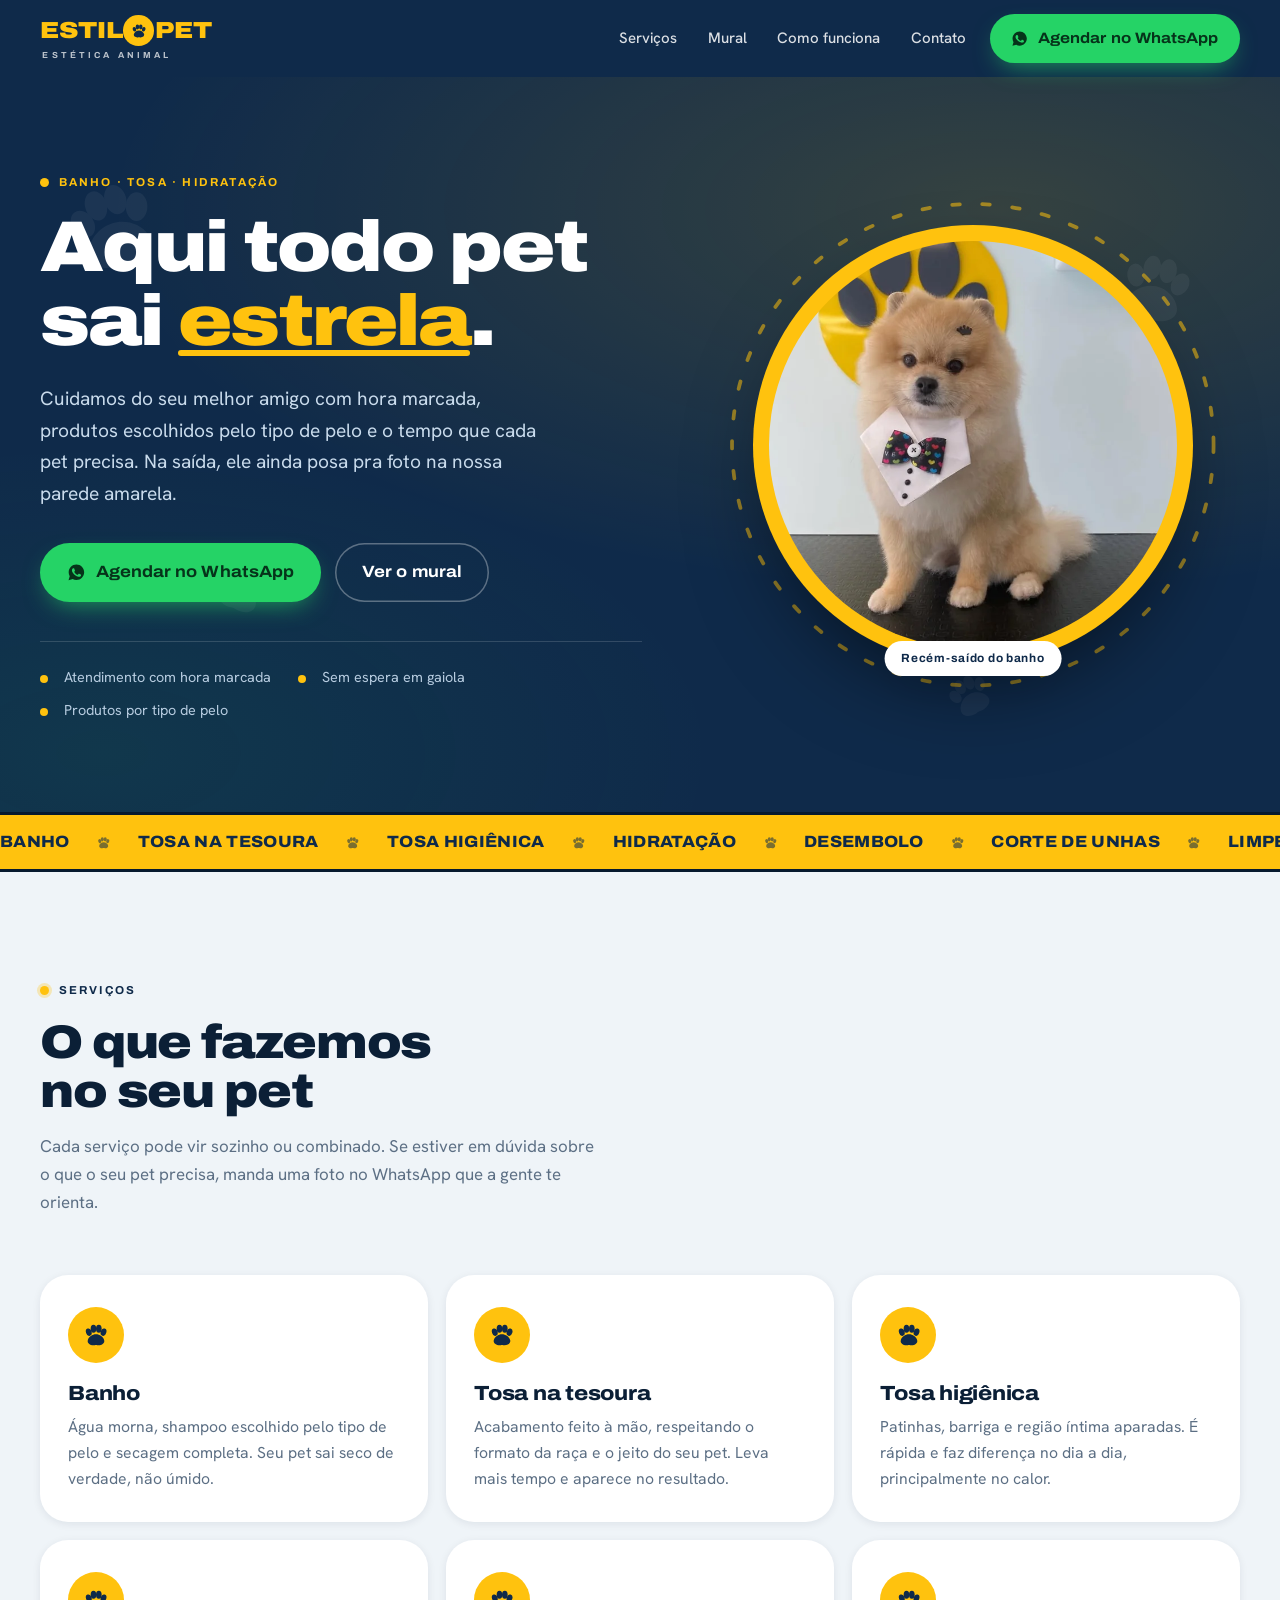
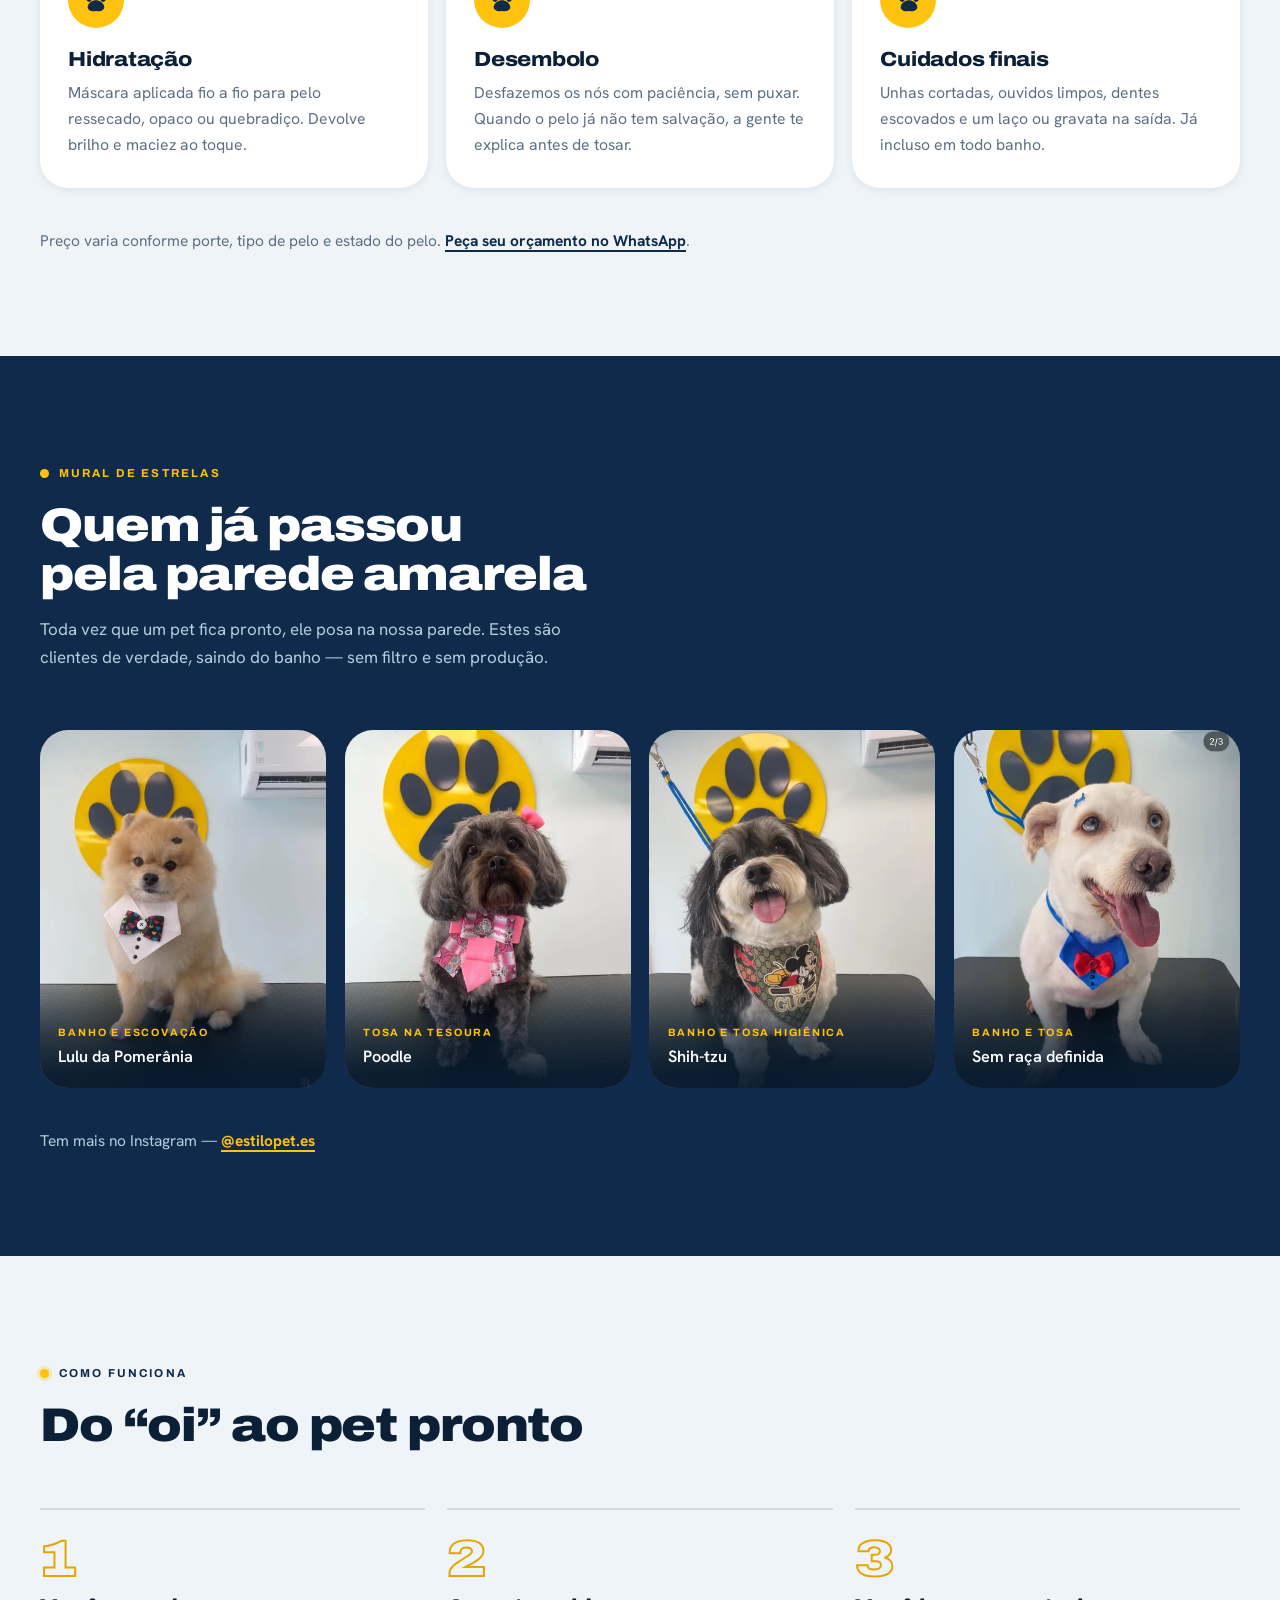
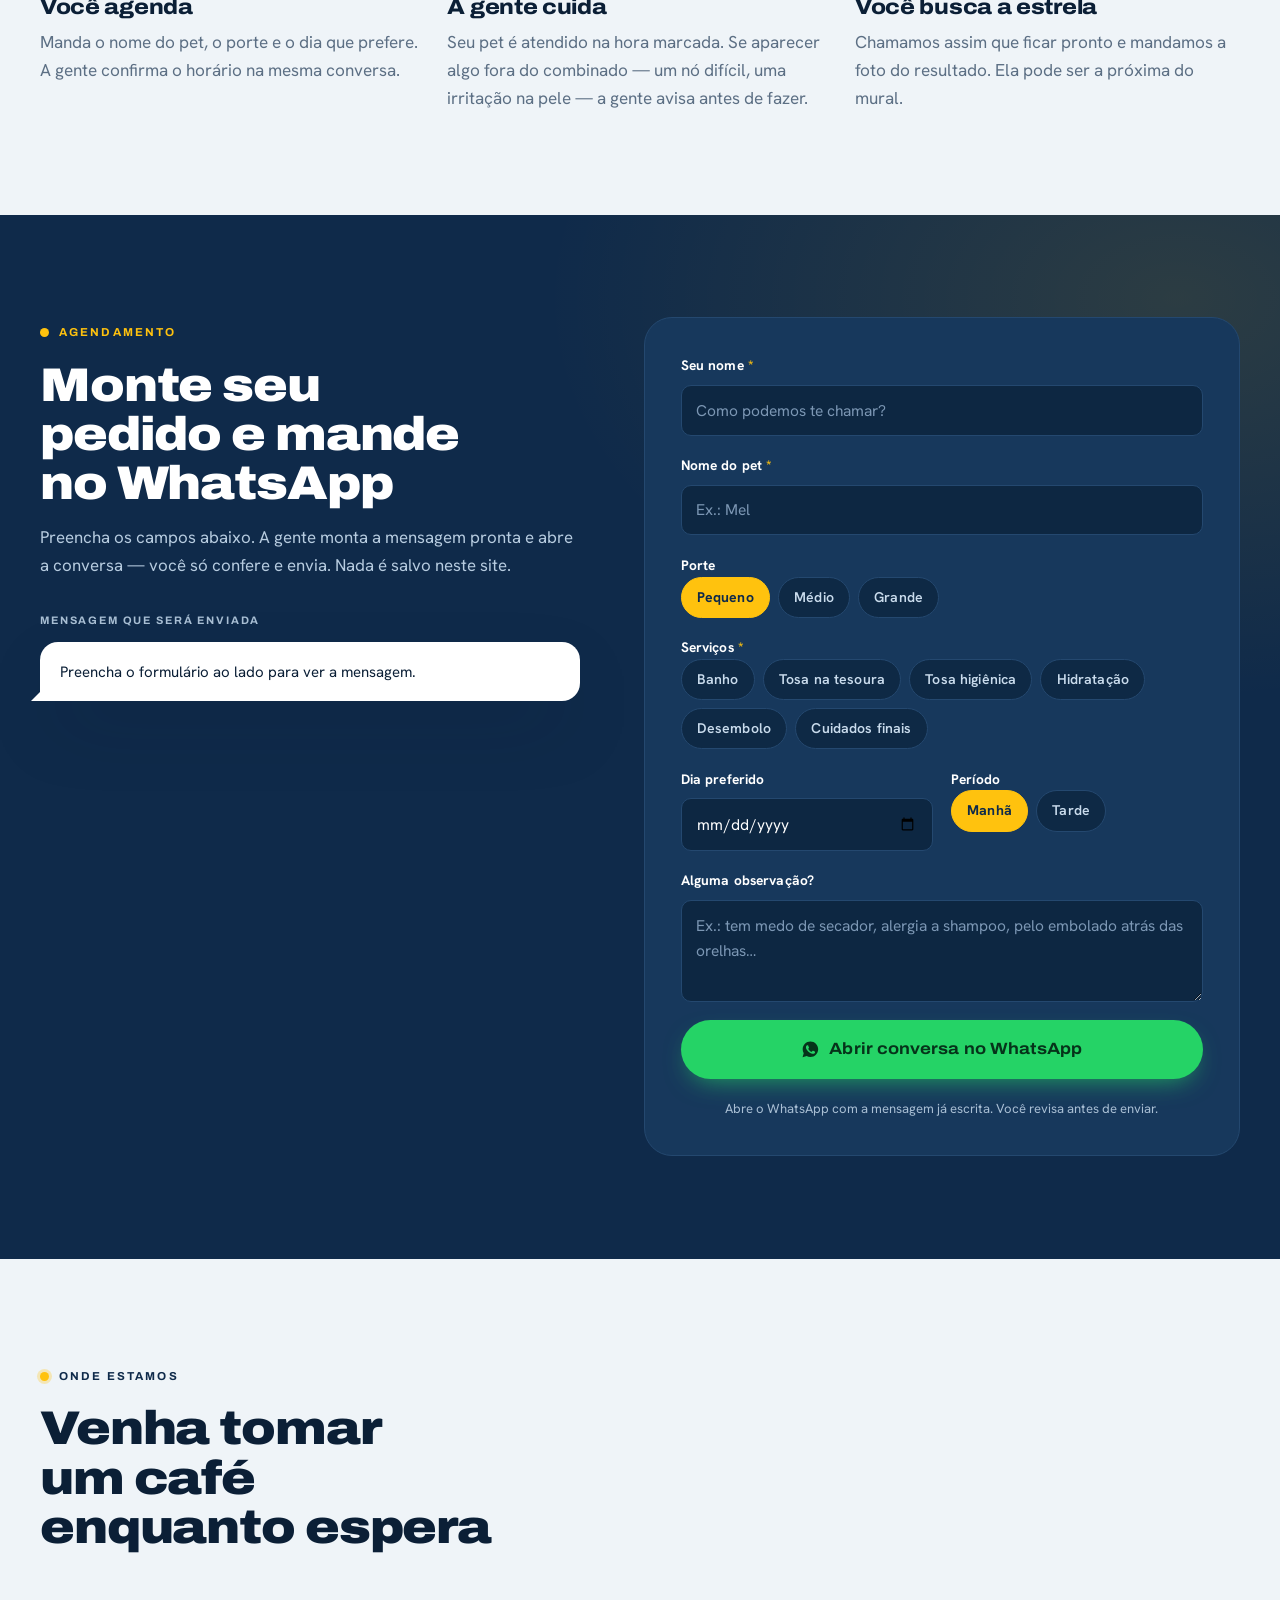
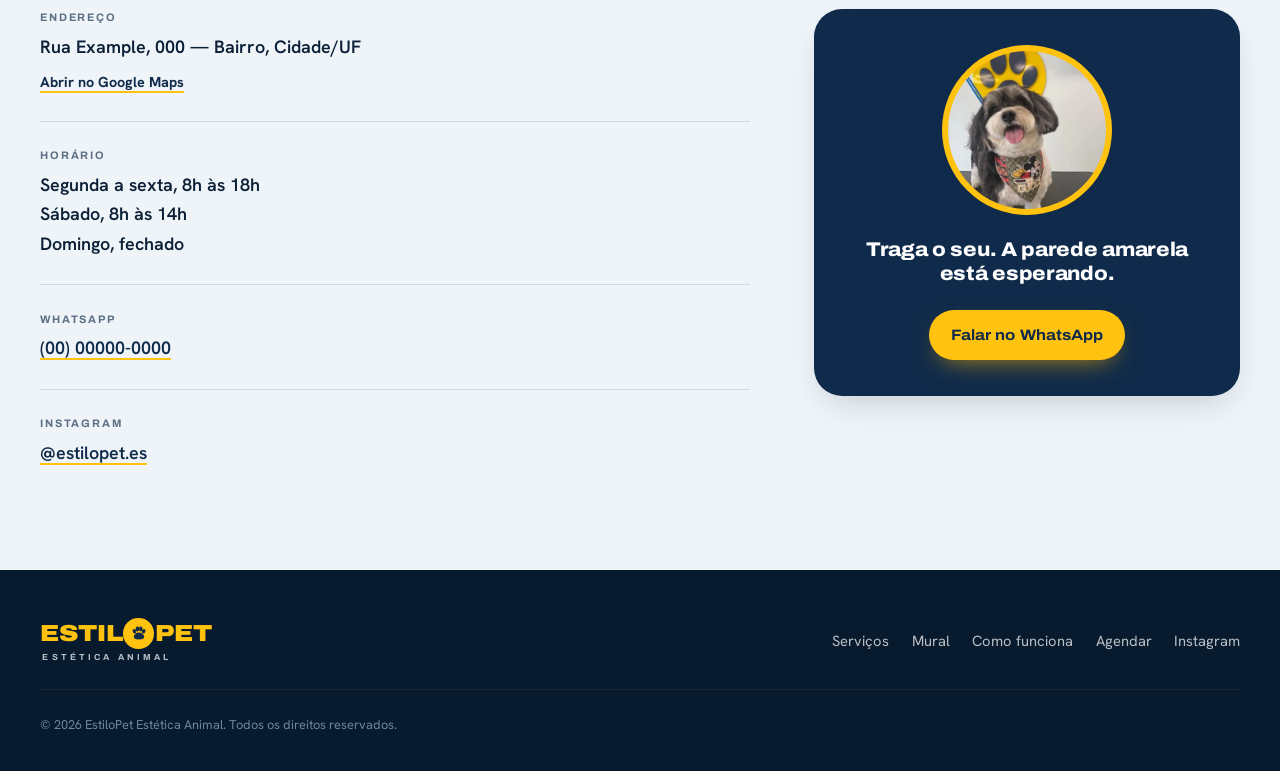
==== index.html @ cefeb0ab "Cria site institucional da EstiloPet com agendamento via WhatsApp Landing page estatica (HTML/CSS/JS" ====
<!doctype html>
<html lang="pt-BR">
<head>
<meta charset="utf-8">
<meta name="viewport" content="width=device-width, initial-scale=1">
<title>EstiloPet — Estética Animal | Banho, tosa e hidratação com hora marcada</title>
<meta name="description" content="EstiloPet Estética Animal: banho, tosa na tesoura, hidratação e cuidados finais com hora marcada. Agende pelo WhatsApp e busque seu pet cheiroso e pronto pra foto.">
<meta name="theme-color" content="#0F2A4A">
<link rel="canonical" href="https://estilopet.com.br/">

<meta property="og:type" content="website">
<meta property="og:title" content="EstiloPet — Estética Animal">
<meta property="og:description" content="Banho, tosa e hidratação com hora marcada. Agende pelo WhatsApp.">
<meta property="og:image" content="assets/img/og.jpg">
<meta property="og:locale" content="pt_BR">
<meta name="twitter:card" content="summary_large_image">

<link rel="icon" href="data:image/svg+xml,<svg xmlns='http://www.w3.org/2000/svg' viewBox='0 0 100 100'><circle cx='50' cy='50' r='50' fill='%23FFC20E'/><g fill='%230F2A4A'><ellipse cx='28' cy='42' rx='9' ry='12' transform='rotate(-18 28 42)'/><ellipse cx='43' cy='31' rx='9' ry='12.5'/><ellipse cx='60' cy='31' rx='9' ry='12.5'/><ellipse cx='75' cy='42' rx='9' ry='12' transform='rotate(18 75 42)'/><path d='M51 49c12 0 23 8 26 18 3 10-7 17-18 17-4 0-5-1-8-1s-4 1-8 1c-11 0-21-7-18-17 3-10 14-18 26-18Z'/></g></svg>">

<link rel="preload" href="assets/fonts/archivo-latin.woff2" as="font" type="font/woff2" crossorigin>
<link rel="preload" href="assets/fonts/hanken-grotesk-latin.woff2" as="font" type="font/woff2" crossorigin>
<link rel="stylesheet" href="assets/fonts/fonts.css">
<link rel="stylesheet" href="assets/css/style.css">
</head>
<body>

<a class="skip" href="#conteudo">Pular para o conteúdo</a>

<!-- Paw symbol reused throughout the page -->
<svg width="0" height="0" aria-hidden="true" style="position:absolute">
  <symbol id="paw" viewBox="0 0 100 100">
    <ellipse cx="28" cy="42" rx="9" ry="12" transform="rotate(-18 28 42)"/>
    <ellipse cx="43" cy="31" rx="9" ry="12.5"/>
    <ellipse cx="60" cy="31" rx="9" ry="12.5"/>
    <ellipse cx="75" cy="42" rx="9" ry="12" transform="rotate(18 75 42)"/>
    <path d="M51 49c12 0 23 8 26 18 3 10-7 17-18 17-4 0-5-1-8-1s-4 1-8 1c-11 0-21-7-18-17 3-10 14-18 26-18Z"/>
  </symbol>
</svg>

<header class="nav" id="nav">
  <div class="wrap nav__inner">
    <a class="logo" href="#topo" aria-label="EstiloPet, estética animal — início">
      <span class="logo__mark">
        <span class="logo__word">ESTIL</span>
        <span class="logo__disc"><svg class="logo__paw"><use href="#paw"/></svg></span>
        <span class="logo__word">PET</span>
      </span>
      <span class="logo__sub">Estética Animal</span>
    </a>

    <nav class="nav__links" aria-label="Navegação principal">
      <a href="#servicos">Serviços</a>
      <a href="#mural">Mural</a>
      <a href="#como">Como funciona</a>
      <a href="#contato">Contato</a>
    </nav>

    <a class="btn btn--zap nav__cta" data-wa data-wa-msg="Olá, EstiloPet! Gostaria de agendar um horário para o meu pet.">
      <svg class="ico-zap" viewBox="0 0 24 24" aria-hidden="true"><path d="M12.04 2C6.58 2 2.13 6.45 2.13 11.91c0 1.75.46 3.45 1.32 4.95L2 22l5.25-1.38a9.9 9.9 0 0 0 4.79 1.22h.01c5.46 0 9.91-4.45 9.91-9.91S17.5 2 12.04 2Zm5.8 14.17c-.25.69-1.44 1.31-1.99 1.36-.53.05-1.02.24-3.44-.72-2.9-1.14-4.75-4.1-4.9-4.29-.14-.19-1.17-1.56-1.17-2.97s.74-2.11 1-2.4c.26-.29.57-.36.76-.36l.55.01c.17 0 .41-.07.64.49.25.6.83 2.07.9 2.22.07.15.12.32.02.51-.1.19-.15.31-.29.48l-.44.51c-.15.14-.3.3-.13.59.17.29.75 1.24 1.61 2.01 1.11.99 2.04 1.3 2.33 1.44.29.15.46.12.63-.07.17-.19.73-.85.93-1.15.19-.29.39-.24.65-.14.26.09 1.66.78 1.95.93.29.14.48.21.55.33.07.12.07.7-.18 1.39Z"/></svg>
      Agendar no WhatsApp
    </a>

    <button class="burger" id="burger" aria-label="Abrir menu" aria-expanded="false" aria-controls="menu-mobile">
      <span></span><span></span><span></span>
    </button>
  </div>

  <div class="menu-mobile" id="menu-mobile" hidden>
    <a href="#servicos">Serviços</a>
    <a href="#mural">Mural</a>
    <a href="#como">Como funciona</a>
    <a href="#contato">Contato</a>
    <a class="btn btn--zap" data-wa data-wa-msg="Olá, EstiloPet! Gostaria de agendar um horário para o meu pet.">Agendar no WhatsApp</a>
  </div>
</header>

<main id="conteudo">

<!-- ══ HERO ══ -->
<section class="hero" id="topo">
  <div class="hero__paws" aria-hidden="true">
    <svg class="drift drift--1"><use href="#paw"/></svg>
    <svg class="drift drift--2"><use href="#paw"/></svg>
    <svg class="drift drift--3"><use href="#paw"/></svg>
    <svg class="drift drift--4"><use href="#paw"/></svg>
  </div>

  <div class="wrap hero__inner">
    <div class="hero__copy">
      <p class="eyebrow load" style="--d:0ms"><span class="eyebrow__dot"></span>Banho · Tosa · Hidratação</p>

      <h1 class="hero__title">
        <span class="line load" style="--d:80ms">Aqui todo pet</span>
        <span class="line load" style="--d:180ms">sai <em>estrela</em>.</span>
      </h1>

      <p class="hero__lead load" style="--d:300ms">
        Cuidamos do seu melhor amigo com hora marcada, produtos escolhidos pelo tipo de
        pelo e o tempo que cada pet precisa. Na saída, ele ainda posa pra foto na nossa
        parede amarela.
      </p>

      <div class="hero__actions load" style="--d:380ms">
        <a class="btn btn--zap btn--lg" data-wa data-wa-msg="Olá, EstiloPet! Gostaria de agendar um horário para o meu pet.">
          <svg class="ico-zap" viewBox="0 0 24 24" aria-hidden="true"><path d="M12.04 2C6.58 2 2.13 6.45 2.13 11.91c0 1.75.46 3.45 1.32 4.95L2 22l5.25-1.38a9.9 9.9 0 0 0 4.79 1.22h.01c5.46 0 9.91-4.45 9.91-9.91S17.5 2 12.04 2Zm5.8 14.17c-.25.69-1.44 1.31-1.99 1.36-.53.05-1.02.24-3.44-.72-2.9-1.14-4.75-4.1-4.9-4.29-.14-.19-1.17-1.56-1.17-2.97s.74-2.11 1-2.4c.26-.29.57-.36.76-.36l.55.01c.17 0 .41-.07.64.49.25.6.83 2.07.9 2.22.07.15.12.32.02.51-.1.19-.15.31-.29.48l-.44.51c-.15.14-.3.3-.13.59.17.29.75 1.24 1.61 2.01 1.11.99 2.04 1.3 2.33 1.44.29.15.46.12.63-.07.17-.19.73-.85.93-1.15.19-.29.39-.24.65-.14.26.09 1.66.78 1.95.93.29.14.48.21.55.33.07.12.07.7-.18 1.39Z"/></svg>
          Agendar no WhatsApp
        </a>
        <a class="btn btn--ghost btn--lg" href="#mural">Ver o mural</a>
      </div>

      <!-- ATUALIZAR: confirme estas três promessas com a equipe antes de publicar -->
      <ul class="hero__facts load" style="--d:460ms">
        <li>Atendimento com hora marcada</li>
        <li>Sem espera em gaiola</li>
        <li>Produtos por tipo de pelo</li>
      </ul>
    </div>

    <div class="hero__stage load load--disc" style="--d:220ms">
      <div class="disc">
        <svg class="disc__ring" viewBox="0 0 200 200" aria-hidden="true">
          <circle cx="100" cy="100" r="96" fill="none" stroke="currentColor" stroke-width="1.5"
                  stroke-dasharray="3 9" stroke-linecap="round"/>
        </svg>
        <div class="disc__plate"></div>
        <picture>
          <source type="image/webp" srcset="assets/img/pet-1-sq@sm.webp 400w, assets/img/pet-1-sq.webp 720w"
                  sizes="(max-width:720px) 78vw, 440px">
          <img class="disc__photo" src="assets/img/pet-1-sq.jpg" width="720" height="720"
               sizes="(max-width:720px) 78vw, 440px"
               srcset="assets/img/pet-1-sq@sm.jpg 400w, assets/img/pet-1-sq.jpg 720w"
               alt="Lulu da Pomerânia de pelo creme, escovado e com gravata, sentado na mesa de banho da EstiloPet."
               fetchpriority="high" decoding="async">
        </picture>
        <span class="disc__tag">Recém-saído do banho</span>
      </div>
    </div>
  </div>
</section>

<!-- ══ FAIXA DE SERVIÇOS (letreiro) ══ -->
<div class="marquee" aria-hidden="true">
  <div class="marquee__track">
    <span class="marquee__set">
      <b>Banho</b><svg class="marquee__paw"><use href="#paw"/></svg>
      <b>Tosa na tesoura</b><svg class="marquee__paw"><use href="#paw"/></svg>
      <b>Tosa higiênica</b><svg class="marquee__paw"><use href="#paw"/></svg>
      <b>Hidratação</b><svg class="marquee__paw"><use href="#paw"/></svg>
      <b>Desembolo</b><svg class="marquee__paw"><use href="#paw"/></svg>
      <b>Corte de unhas</b><svg class="marquee__paw"><use href="#paw"/></svg>
      <b>Limpeza de ouvidos</b><svg class="marquee__paw"><use href="#paw"/></svg>
      <b>Perfumaria</b><svg class="marquee__paw"><use href="#paw"/></svg>
    </span>
    <span class="marquee__set">
      <b>Banho</b><svg class="marquee__paw"><use href="#paw"/></svg>
      <b>Tosa na tesoura</b><svg class="marquee__paw"><use href="#paw"/></svg>
      <b>Tosa higiênica</b><svg class="marquee__paw"><use href="#paw"/></svg>
      <b>Hidratação</b><svg class="marquee__paw"><use href="#paw"/></svg>
      <b>Desembolo</b><svg class="marquee__paw"><use href="#paw"/></svg>
      <b>Corte de unhas</b><svg class="marquee__paw"><use href="#paw"/></svg>
      <b>Limpeza de ouvidos</b><svg class="marquee__paw"><use href="#paw"/></svg>
      <b>Perfumaria</b><svg class="marquee__paw"><use href="#paw"/></svg>
    </span>
  </div>
</div>

<!-- ══ SERVIÇOS ══ -->
<section class="sec sec--light" id="servicos">
  <div class="wrap">
    <header class="sec__head reveal">
      <p class="eyebrow eyebrow--dark"><span class="eyebrow__dot"></span>Serviços</p>
      <h2 class="sec__title">O que fazemos no seu pet</h2>
      <p class="sec__lead">
        Cada serviço pode vir sozinho ou combinado. Se estiver em dúvida sobre o que o seu
        pet precisa, manda uma foto no WhatsApp que a gente te orienta.
      </p>
    </header>

    <ul class="cards">
      <li class="card reveal">
        <span class="card__icon"><svg><use href="#paw"/></svg></span>
        <h3 class="card__title">Banho</h3>
        <p>Água morna, shampoo escolhido pelo tipo de pelo e secagem completa. Seu pet sai seco de verdade, não úmido.</p>
      </li>
      <li class="card reveal">
        <span class="card__icon"><svg><use href="#paw"/></svg></span>
        <h3 class="card__title">Tosa na tesoura</h3>
        <p>Acabamento feito à mão, respeitando o formato da raça e o jeito do seu pet. Leva mais tempo e aparece no resultado.</p>
      </li>
      <li class="card reveal">
        <span class="card__icon"><svg><use href="#paw"/></svg></span>
        <h3 class="card__title">Tosa higiênica</h3>
        <p>Patinhas, barriga e região íntima aparadas. É rápida e faz diferença no dia a dia, principalmente no calor.</p>
      </li>
      <li class="card reveal">
        <span class="card__icon"><svg><use href="#paw"/></svg></span>
        <h3 class="card__title">Hidratação</h3>
        <p>Máscara aplicada fio a fio para pelo ressecado, opaco ou quebradiço. Devolve brilho e maciez ao toque.</p>
      </li>
      <li class="card reveal">
        <span class="card__icon"><svg><use href="#paw"/></svg></span>
        <h3 class="card__title">Desembolo</h3>
        <p>Desfazemos os nós com paciência, sem puxar. Quando o pelo já não tem salvação, a gente te explica antes de tosar.</p>
      </li>
      <li class="card reveal">
        <span class="card__icon"><svg><use href="#paw"/></svg></span>
        <h3 class="card__title">Cuidados finais</h3>
        <p>Unhas cortadas, ouvidos limpos, dentes escovados e um laço ou gravata na saída. Já incluso em todo banho.</p>
      </li>
    </ul>

    <p class="sec__foot reveal">
      Preço varia conforme porte, tipo de pelo e estado do pelo.
      <a data-wa data-wa-msg="Olá, EstiloPet! Gostaria de saber o valor do banho e tosa para o meu pet.">Peça seu orçamento no WhatsApp</a>.
    </p>
  </div>
</section>

<!-- ══ MURAL ══ -->
<section class="sec sec--navy" id="mural">
  <div class="wrap">
    <header class="sec__head reveal">
      <p class="eyebrow"><span class="eyebrow__dot"></span>Mural de estrelas</p>
      <h2 class="sec__title">Quem já passou pela parede amarela</h2>
      <p class="sec__lead">
        Toda vez que um pet fica pronto, ele posa na nossa parede. Estes são clientes de
        verdade, saindo do banho — sem filtro e sem produção.
      </p>
    </header>

    <ul class="mural">
      <!-- ATUALIZAR: troque as legendas pelos nomes reais dos pets, se o tutor autorizar -->
      <li class="star reveal">
        <figure>
          <picture>
            <source type="image/webp" srcset="assets/img/pet-1@sm.webp 480w, assets/img/pet-1.webp 800w" sizes="(max-width:640px) 86vw, (max-width:1000px) 44vw, 23vw">
            <img src="assets/img/pet-1.jpg" width="800" height="1000" loading="lazy" decoding="async"
                 sizes="(max-width:640px) 86vw, (max-width:1000px) 44vw, 23vw"
                 srcset="assets/img/pet-1@sm.jpg 480w, assets/img/pet-1.jpg 800w"
                 alt="Lulu da Pomerânia creme com gravata branca, sentado em frente à parede com a pata amarela da EstiloPet.">
          </picture>
          <figcaption><span>Banho e escovação</span><b>Lulu da Pomerânia</b></figcaption>
        </figure>
      </li>
      <li class="star reveal">
        <figure>
          <picture>
            <source type="image/webp" srcset="assets/img/pet-2@sm.webp 480w, assets/img/pet-2.webp 800w" sizes="(max-width:640px) 86vw, (max-width:1000px) 44vw, 23vw">
            <img src="assets/img/pet-2.jpg" width="800" height="1000" loading="lazy" decoding="async"
                 sizes="(max-width:640px) 86vw, (max-width:1000px) 44vw, 23vw"
                 srcset="assets/img/pet-2@sm.jpg 480w, assets/img/pet-2.jpg 800w"
                 alt="Cachorro de pelo cinza cacheado com laço rosa, sentado em frente à pata amarela da EstiloPet.">
          </picture>
          <figcaption><span>Tosa na tesoura</span><b>Poodle</b></figcaption>
        </figure>
      </li>
      <li class="star reveal">
        <figure>
          <picture>
            <source type="image/webp" srcset="assets/img/pet-3@sm.webp 480w, assets/img/pet-3.webp 800w" sizes="(max-width:640px) 86vw, (max-width:1000px) 44vw, 23vw">
            <img src="assets/img/pet-3.jpg" width="800" height="1000" loading="lazy" decoding="async"
                 sizes="(max-width:640px) 86vw, (max-width:1000px) 44vw, 23vw"
                 srcset="assets/img/pet-3@sm.jpg 480w, assets/img/pet-3.jpg 800w"
                 alt="Cachorro preto e branco de pelo médio usando bandana, sorrindo em frente à pata amarela da EstiloPet.">
          </picture>
          <figcaption><span>Banho e tosa higiênica</span><b>Shih-tzu</b></figcaption>
        </figure>
      </li>
      <li class="star reveal">
        <figure>
          <picture>
            <source type="image/webp" srcset="assets/img/pet-4@sm.webp 480w, assets/img/pet-4.webp 800w" sizes="(max-width:640px) 86vw, (max-width:1000px) 44vw, 23vw">
            <img src="assets/img/pet-4.jpg" width="800" height="1000" loading="lazy" decoding="async"
                 sizes="(max-width:640px) 86vw, (max-width:1000px) 44vw, 23vw"
                 srcset="assets/img/pet-4@sm.jpg 480w, assets/img/pet-4.jpg 800w"
                 alt="Cachorro branco de olhos claros com gravata azul, sentado na mesa de banho da EstiloPet.">
          </picture>
          <figcaption><span>Banho e tosa</span><b>Sem raça definida</b></figcaption>
        </figure>
      </li>
    </ul>

    <p class="sec__foot sec__foot--light reveal">
      Tem mais no Instagram —
      <a href="https://instagram.com/estilopet.es" target="_blank" rel="noopener">@estilopet.es</a>
    </p>
  </div>
</section>

<!-- ══ COMO FUNCIONA ══ -->
<section class="sec sec--light" id="como">
  <div class="wrap">
    <header class="sec__head reveal">
      <p class="eyebrow eyebrow--dark"><span class="eyebrow__dot"></span>Como funciona</p>
      <h2 class="sec__title">Do “oi” ao pet pronto</h2>
    </header>

    <ol class="steps">
      <li class="step reveal">
        <span class="step__num">1</span>
        <h3 class="step__title">Você agenda</h3>
        <p>Manda o nome do pet, o porte e o dia que prefere. A gente confirma o horário na mesma conversa.</p>
      </li>
      <li class="step reveal">
        <span class="step__num">2</span>
        <h3 class="step__title">A gente cuida</h3>
        <p>Seu pet é atendido na hora marcada. Se aparecer algo fora do combinado — um nó difícil, uma irritação na pele — a gente avisa antes de fazer.</p>
      </li>
      <li class="step reveal">
        <span class="step__num">3</span>
        <h3 class="step__title">Você busca a estrela</h3>
        <p>Chamamos assim que ficar pronto e mandamos a foto do resultado. Ela pode ser a próxima do mural.</p>
      </li>
    </ol>
  </div>
</section>

<!-- ══ AGENDAMENTO ══ -->
<section class="sec sec--navy sec--form" id="agendar">
  <div class="wrap booking">
    <div class="booking__intro reveal">
      <p class="eyebrow"><span class="eyebrow__dot"></span>Agendamento</p>
      <h2 class="sec__title">Monte seu pedido e mande no WhatsApp</h2>
      <p class="sec__lead">
        Preencha os campos abaixo. A gente monta a mensagem pronta e abre a conversa — você
        só confere e envia. Nada é salvo neste site.
      </p>

      <div class="preview" aria-live="polite">
        <p class="preview__label">Mensagem que será enviada</p>
        <pre class="preview__text" id="preview">Preencha o formulário ao lado para ver a mensagem.</pre>
      </div>
    </div>

    <form class="form reveal" id="form-agendamento" novalidate>
      <div class="field">
        <label for="tutor">Seu nome <span class="req">*</span></label>
        <input id="tutor" name="tutor" type="text" autocomplete="name" required placeholder="Como podemos te chamar?">
        <p class="err" data-err="tutor"></p>
      </div>

      <div class="field">
        <label for="pet">Nome do pet <span class="req">*</span></label>
        <input id="pet" name="pet" type="text" required placeholder="Ex.: Mel">
        <p class="err" data-err="pet"></p>
      </div>

      <fieldset class="field">
        <legend>Porte</legend>
        <div class="chips" role="radiogroup" aria-label="Porte do pet">
          <label class="chip"><input type="radio" name="porte" value="Pequeno" checked><span>Pequeno</span></label>
          <label class="chip"><input type="radio" name="porte" value="Médio"><span>Médio</span></label>
          <label class="chip"><input type="radio" name="porte" value="Grande"><span>Grande</span></label>
        </div>
      </fieldset>

      <fieldset class="field">
        <legend>Serviços <span class="req">*</span></legend>
        <div class="chips">
          <label class="chip"><input type="checkbox" name="servico" value="Banho"><span>Banho</span></label>
          <label class="chip"><input type="checkbox" name="servico" value="Tosa na tesoura"><span>Tosa na tesoura</span></label>
          <label class="chip"><input type="checkbox" name="servico" value="Tosa higiênica"><span>Tosa higiênica</span></label>
          <label class="chip"><input type="checkbox" name="servico" value="Hidratação"><span>Hidratação</span></label>
          <label class="chip"><input type="checkbox" name="servico" value="Desembolo"><span>Desembolo</span></label>
          <label class="chip"><input type="checkbox" name="servico" value="Cuidados finais"><span>Cuidados finais</span></label>
        </div>
        <p class="err" data-err="servico"></p>
      </fieldset>

      <div class="field-row">
        <div class="field">
          <label for="dia">Dia preferido</label>
          <input id="dia" name="dia" type="date">
        </div>
        <fieldset class="field">
          <legend>Período</legend>
          <div class="chips chips--tight" role="radiogroup" aria-label="Período preferido">
            <label class="chip"><input type="radio" name="periodo" value="Manhã" checked><span>Manhã</span></label>
            <label class="chip"><input type="radio" name="periodo" value="Tarde"><span>Tarde</span></label>
          </div>
        </fieldset>
      </div>

      <div class="field">
        <label for="obs">Alguma observação?</label>
        <textarea id="obs" name="obs" rows="3" placeholder="Ex.: tem medo de secador, alergia a shampoo, pelo embolado atrás das orelhas…"></textarea>
      </div>

      <button class="btn btn--zap btn--lg btn--block" type="submit">
        <svg class="ico-zap" viewBox="0 0 24 24" aria-hidden="true"><path d="M12.04 2C6.58 2 2.13 6.45 2.13 11.91c0 1.75.46 3.45 1.32 4.95L2 22l5.25-1.38a9.9 9.9 0 0 0 4.79 1.22h.01c5.46 0 9.91-4.45 9.91-9.91S17.5 2 12.04 2Zm5.8 14.17c-.25.69-1.44 1.31-1.99 1.36-.53.05-1.02.24-3.44-.72-2.9-1.14-4.75-4.1-4.9-4.29-.14-.19-1.17-1.56-1.17-2.97s.74-2.11 1-2.4c.26-.29.57-.36.76-.36l.55.01c.17 0 .41-.07.64.49.25.6.83 2.07.9 2.22.07.15.12.32.02.51-.1.19-.15.31-.29.48l-.44.51c-.15.14-.3.3-.13.59.17.29.75 1.24 1.61 2.01 1.11.99 2.04 1.3 2.33 1.44.29.15.46.12.63-.07.17-.19.73-.85.93-1.15.19-.29.39-.24.65-.14.26.09 1.66.78 1.95.93.29.14.48.21.55.33.07.12.07.7-.18 1.39Z"/></svg>
        Abrir conversa no WhatsApp
      </button>
      <p class="form__note">Abre o WhatsApp com a mensagem já escrita. Você revisa antes de enviar.</p>
    </form>
  </div>
</section>

<!-- ══ CONTATO ══ -->
<section class="sec sec--light" id="contato">
  <div class="wrap">
    <header class="sec__head reveal">
      <p class="eyebrow eyebrow--dark"><span class="eyebrow__dot"></span>Onde estamos</p>
      <h2 class="sec__title">Venha tomar um café enquanto espera</h2>
    </header>

    <div class="contato">
      <!-- ATUALIZAR: endereço, horários e telefone reais -->
      <ul class="contato__list reveal">
        <li>
          <span class="contato__k">Endereço</span>
          <span class="contato__v" id="endereco">Rua Example, 000 — Bairro, Cidade/UF</span>
          <a class="contato__link" id="link-mapa" target="_blank" rel="noopener">Abrir no Google Maps</a>
        </li>
        <li>
          <span class="contato__k">Horário</span>
          <span class="contato__v">Segunda a sexta, 8h às 18h<br>Sábado, 8h às 14h<br>Domingo, fechado</span>
        </li>
        <li>
          <span class="contato__k">WhatsApp</span>
          <a class="contato__v contato__v--link" data-wa data-wa-text data-wa-msg="Olá, EstiloPet!"></a>
        </li>
        <li>
          <span class="contato__k">Instagram</span>
          <a class="contato__v contato__v--link" href="https://instagram.com/estilopet.es" target="_blank" rel="noopener">@estilopet.es</a>
        </li>
      </ul>

      <div class="contato__card reveal">
        <div class="contato__disc">
          <picture>
            <source type="image/webp" srcset="assets/img/pet-3-sq@sm.webp 400w, assets/img/pet-3-sq.webp 720w" sizes="(max-width:720px) 60vw, 300px">
            <img src="assets/img/pet-3-sq.jpg" width="720" height="720" loading="lazy" decoding="async"
                 sizes="(max-width:720px) 60vw, 300px"
                 srcset="assets/img/pet-3-sq@sm.jpg 400w, assets/img/pet-3-sq.jpg 720w" alt="">
          </picture>
        </div>
        <p class="contato__quote">Traga o seu. A parede amarela está esperando.</p>
        <a class="btn btn--yellow" data-wa data-wa-msg="Olá, EstiloPet! Gostaria de agendar um horário para o meu pet.">Falar no WhatsApp</a>
      </div>
    </div>
  </div>
</section>

</main>

<footer class="footer">
  <div class="wrap footer__inner">
    <a class="logo logo--footer" href="#topo">
      <span class="logo__mark">
        <span class="logo__word">ESTIL</span>
        <span class="logo__disc"><svg class="logo__paw"><use href="#paw"/></svg></span>
        <span class="logo__word">PET</span>
      </span>
      <span class="logo__sub">Estética Animal</span>
    </a>
    <nav class="footer__nav" aria-label="Rodapé">
      <a href="#servicos">Serviços</a>
      <a href="#mural">Mural</a>
      <a href="#como">Como funciona</a>
      <a href="#agendar">Agendar</a>
      <a href="https://instagram.com/estilopet.es" target="_blank" rel="noopener">Instagram</a>
    </nav>
    <p class="footer__legal">© <span id="ano"></span> EstiloPet Estética Animal. Todos os direitos reservados.</p>
  </div>
</footer>

<a class="fab" data-wa data-wa-msg="Olá, EstiloPet! Gostaria de agendar um horário para o meu pet." aria-label="Falar no WhatsApp">
  <svg viewBox="0 0 24 24" aria-hidden="true"><path d="M12.04 2C6.58 2 2.13 6.45 2.13 11.91c0 1.75.46 3.45 1.32 4.95L2 22l5.25-1.38a9.9 9.9 0 0 0 4.79 1.22h.01c5.46 0 9.91-4.45 9.91-9.91S17.5 2 12.04 2Zm5.8 14.17c-.25.69-1.44 1.31-1.99 1.36-.53.05-1.02.24-3.44-.72-2.9-1.14-4.75-4.1-4.9-4.29-.14-.19-1.17-1.56-1.17-2.97s.74-2.11 1-2.4c.26-.29.57-.36.76-.36l.55.01c.17 0 .41-.07.64.49.25.6.83 2.07.9 2.22.07.15.12.32.02.51-.1.19-.15.31-.29.48l-.44.51c-.15.14-.3.3-.13.59.17.29.75 1.24 1.61 2.01 1.11.99 2.04 1.3 2.33 1.44.29.15.46.12.63-.07.17-.19.73-.85.93-1.15.19-.29.39-.24.65-.14.26.09 1.66.78 1.95.93.29.14.48.21.55.33.07.12.07.7-.18 1.39Z"/></svg>
</a>

<script src="assets/js/main.js"></script>
</body>
</html>
---- assets/fonts/fonts.css ----
/* Archivo + Hanken Grotesk — variáveis, self-hosted (subsets latin e latin-ext) */

@font-face {
  font-family: 'Archivo';
  font-style: normal;
  font-weight: 400 900;
  font-stretch: 75% 125%;
  font-display: swap;
  src: url(archivo-latin-ext.woff2) format('woff2');
  unicode-range: U+0100-02BA, U+02BD-02C5, U+02C7-02CC, U+02CE-02D7, U+02DD-02FF, U+0304, U+0308, U+0329, U+1D00-1DBF, U+1E00-1E9F, U+1EF2-1EFF, U+2020, U+20A0-20AB, U+20AD-20C0, U+2113, U+2C60-2C7F, U+A720-A7FF;
}

@font-face {
  font-family: 'Archivo';
  font-style: normal;
  font-weight: 400 900;
  font-stretch: 75% 125%;
  font-display: swap;
  src: url(archivo-latin.woff2) format('woff2');
  unicode-range: U+0000-00FF, U+0131, U+0152-0153, U+02BB-02BC, U+02C6, U+02DA, U+02DC, U+0304, U+0308, U+0329, U+2000-206F, U+20AC, U+2122, U+2191, U+2193, U+2212, U+2215, U+FEFF, U+FFFD;
}

@font-face {
  font-family: 'Hanken Grotesk';
  font-style: normal;
  font-weight: 400 800;
  font-display: swap;
  src: url(hanken-grotesk-latin-ext.woff2) format('woff2');
  unicode-range: U+0100-02BA, U+02BD-02C5, U+02C7-02CC, U+02CE-02D7, U+02DD-02FF, U+0304, U+0308, U+0329, U+1D00-1DBF, U+1E00-1E9F, U+1EF2-1EFF, U+2020, U+20A0-20AB, U+20AD-20C0, U+2113, U+2C60-2C7F, U+A720-A7FF;
}

@font-face {
  font-family: 'Hanken Grotesk';
  font-style: normal;
  font-weight: 400 800;
  font-display: swap;
  src: url(hanken-grotesk-latin.woff2) format('woff2');
  unicode-range: U+0000-00FF, U+0131, U+0152-0153, U+02BB-02BC, U+02C6, U+02DA, U+02DC, U+0304, U+0308, U+0329, U+2000-206F, U+20AC, U+2122, U+2191, U+2193, U+2212, U+2215, U+FEFF, U+FFFD;
}
---- assets/css/style.css ----
/* ═══════════════════════════════════════════════════════════
   EstiloPet — Estética Animal
   Paleta tirada da fachada e da parede do salão:
   azul-marinho da placa, amarelo da pata, branco da parede.
   ═══════════════════════════════════════════════════════════ */

:root{
  --navy:        #0F2A4A;
  --navy-deep:   #071A2E;
  --navy-soft:   #17385C;
  --navy-line:   #24486F;

  --yellow:      #FFC20E;
  --yellow-deep: #E5A400;
  --yellow-soft: #FFE9A8;

  --white:       #FFFFFF;
  --porcelain:   #EFF4F8;
  --ink:         #0B1F36;
  --muted:       #5C6F84;
  --muted-light: #A9BFD4;

  --zap:         #25D366;
  --zap-dark:    #1EB855;

  --wrap: 1200px;
  --r-sm: 10px;
  --r-md: 18px;
  --r-lg: 28px;

  --ease: cubic-bezier(.22,.61,.36,1);
  --ease-out: cubic-bezier(.16,1,.3,1);

  --shadow-sm: 0 2px 8px rgba(11,31,54,.08);
  --shadow-md: 0 14px 34px -12px rgba(11,31,54,.22);
  --shadow-lg: 0 30px 70px -24px rgba(7,26,46,.5);
}

/* ── reset ─────────────────────────────────────────────── */
*,*::before,*::after{ box-sizing:border-box; }
html{ scroll-behavior:smooth; -webkit-text-size-adjust:100%; }
body{
  margin:0;
  background:var(--white);
  color:var(--ink);
  font-family:"Hanken Grotesk","Segoe UI",system-ui,sans-serif;
  font-size:clamp(1rem,.96rem + .2vw,1.075rem);
  line-height:1.65;
  -webkit-font-smoothing:antialiased;
  overflow-x:hidden;
}
img{ max-width:100%; height:auto; display:block; }
a{ color:inherit; }
button,input,textarea,select{ font:inherit; color:inherit; }
h1,h2,h3{ margin:0; line-height:1.04; }
p{ margin:0; }
ul,ol{ margin:0; padding:0; list-style:none; }
fieldset{ margin:0; padding:0; border:0; min-width:0; }
legend{ padding:0; }

::selection{ background:var(--yellow); color:var(--navy); }

:focus-visible{
  outline:3px solid var(--yellow);
  outline-offset:3px;
  border-radius:4px;
}

.skip{
  position:absolute; left:-9999px; top:0; z-index:200;
  background:var(--yellow); color:var(--navy);
  padding:.75rem 1.25rem; font-weight:700; border-radius:0 0 var(--r-sm) 0;
}
.skip:focus{ left:0; }

.wrap{ width:min(100% - 2.5rem, var(--wrap)); margin-inline:auto; }

/* ── tipografia de display ─────────────────────────────── */
.sec__title,
.hero__title,
.card__title,
.step__title,
.logo__word,
.marquee b,
.btn{
  font-family:Archivo,"Archivo Expanded","Segoe UI",system-ui,sans-serif;
  font-stretch:112%;
}

.eyebrow{
  display:inline-flex; align-items:center; gap:.6rem;
  font-family:Archivo,system-ui,sans-serif;
  font-stretch:100%;
  font-size:.72rem; font-weight:700; letter-spacing:.19em; text-transform:uppercase;
  color:var(--yellow); margin-bottom:1.15rem;
}
.eyebrow--dark{ color:var(--navy); }
.eyebrow__dot{
  width:9px; height:9px; border-radius:50%;
  background:var(--yellow); flex:none;
}
.eyebrow--dark .eyebrow__dot{ background:var(--yellow); box-shadow:0 0 0 3px rgba(255,194,14,.28); }

/* ── botões ────────────────────────────────────────────── */
.btn{
  --btn-bg:var(--yellow); --btn-fg:var(--navy);
  display:inline-flex; align-items:center; justify-content:center; gap:.6rem;
  background:var(--btn-bg); color:var(--btn-fg);
  font-weight:700; font-size:.94rem; letter-spacing:.005em;
  padding:.78rem 1.35rem; border:0; border-radius:100px;
  text-decoration:none; cursor:pointer; white-space:nowrap;
  transition:transform .22s var(--ease), box-shadow .22s var(--ease), background-color .22s var(--ease);
}
.btn:hover{ transform:translateY(-2px); }
.btn:active{ transform:translateY(0); }
.btn--lg{ padding:1rem 1.7rem; font-size:1.02rem; }
.btn--block{ width:100%; white-space:normal; }

.btn--zap{ --btn-bg:var(--zap); --btn-fg:#06331A; box-shadow:0 10px 26px -10px rgba(37,211,102,.75); }
.btn--zap:hover{ --btn-bg:var(--zap-dark); box-shadow:0 16px 34px -12px rgba(37,211,102,.85); }
.btn--yellow{ --btn-bg:var(--yellow); --btn-fg:var(--navy); box-shadow:0 10px 26px -12px rgba(229,164,0,.9); }
.btn--yellow:hover{ --btn-bg:var(--yellow-deep); }
.btn--ghost{
  --btn-bg:transparent; --btn-fg:var(--white);
  box-shadow:inset 0 0 0 1.5px rgba(255,255,255,.32);
}
.btn--ghost:hover{ --btn-bg:rgba(255,255,255,.09); box-shadow:inset 0 0 0 1.5px rgba(255,255,255,.6); }

.ico-zap{ width:1.15em; height:1.15em; fill:currentColor; flex:none; }

/* ── logo ──────────────────────────────────────────────── */
.logo{ display:inline-flex; flex-direction:column; gap:.12rem; text-decoration:none; flex:none; }
.logo__mark{ display:flex; align-items:center; gap:.06em; }
.logo__word{
  font-size:1.45rem; font-weight:900; letter-spacing:-.005em;
  color:var(--yellow); font-stretch:118%;
  line-height:1;
}
.logo__disc{
  width:1.32em; height:1.32em; font-size:1.45rem;
  display:grid; place-items:center; border-radius:50%;
  background:var(--yellow); flex:none;
  transition:transform .5s var(--ease-out);
}
.logo__paw{ width:64%; height:64%; fill:var(--navy); }
.logo:hover .logo__disc{ transform:rotate(-14deg) scale(1.06); }
.logo__sub{
  font-family:Archivo,system-ui,sans-serif; font-stretch:100%;
  font-size:.545rem; font-weight:700; letter-spacing:.36em; text-transform:uppercase;
  color:var(--white); opacity:.72; padding-left:.15rem;
}

/* ── navegação ─────────────────────────────────────────── */
.nav{
  position:sticky; top:0; z-index:100;
  background:var(--navy);
  transition:box-shadow .3s var(--ease), background-color .3s var(--ease);
}
.nav.is-stuck{ background:rgba(9,26,45,.93); backdrop-filter:blur(14px); box-shadow:0 10px 30px -18px rgba(0,0,0,.9); }
.nav__inner{ display:flex; align-items:center; gap:1.5rem; padding:.85rem 0; }
.nav__links{ display:flex; gap:1.9rem; margin-left:auto; }
.nav__links a{
  position:relative; text-decoration:none; color:var(--white);
  font-size:.94rem; font-weight:500; opacity:.85;
  transition:opacity .2s var(--ease);
}
.nav__links a::after{
  content:""; position:absolute; left:0; bottom:-6px;
  width:100%; height:2px; background:var(--yellow);
  transform:scaleX(0); transform-origin:left;
  transition:transform .3s var(--ease);
}
.nav__links a:hover{ opacity:1; }
.nav__links a:hover::after{ transform:scaleX(1); }

.burger{ display:none; background:none; border:0; padding:.5rem; cursor:pointer; margin-left:auto; }
.burger span{ display:block; width:24px; height:2px; background:var(--white); border-radius:2px; transition:transform .3s var(--ease), opacity .2s var(--ease); }
.burger span + span{ margin-top:5px; }
.burger[aria-expanded="true"] span:nth-child(1){ transform:translateY(7px) rotate(45deg); }
.burger[aria-expanded="true"] span:nth-child(2){ opacity:0; }
.burger[aria-expanded="true"] span:nth-child(3){ transform:translateY(-7px) rotate(-45deg); }

.menu-mobile[hidden]{ display:none; }
.menu-mobile{
  display:flex; flex-direction:column; gap:.35rem;
  padding:.5rem 1.25rem 1.5rem;
  background:var(--navy); border-top:1px solid var(--navy-line);
}
.menu-mobile a{
  text-decoration:none; color:var(--white); padding:.7rem 0;
  font-size:1.05rem; font-weight:500;
  border-bottom:1px solid rgba(255,255,255,.08);
}
.menu-mobile .btn{ margin-top:.9rem; border-bottom:0; justify-content:center; color:#06331A; }

/* ── hero ──────────────────────────────────────────────── */
.hero{
  position:relative; overflow:hidden;
  background:
    radial-gradient(120% 90% at 78% 18%, rgba(255,194,14,.16), transparent 58%),
    radial-gradient(80% 70% at 8% 92%, rgba(37,211,102,.08), transparent 60%),
    var(--navy);
  color:var(--white);
  padding:clamp(3.5rem,7vw,6.5rem) 0 clamp(4rem,7vw,7rem);
}
.hero__inner{
  display:grid; grid-template-columns:1.06fr .94fr;
  gap:clamp(2rem,5vw,4.5rem); align-items:center;
}
.hero__title{
  font-size:clamp(2.6rem,5.6vw,4.7rem);
  font-weight:900; letter-spacing:-.028em;
  font-stretch:116%;
  margin-bottom:1.5rem;
}
.hero__title .line{ display:block; overflow:hidden; }
.hero__title em{
  font-style:normal; position:relative; color:var(--yellow);
  white-space:nowrap;
}
.hero__title em::after{
  content:""; position:absolute; left:0; right:0; bottom:.06em;
  height:.085em; background:var(--yellow); border-radius:100px;
  transform:scaleX(0); transform-origin:left;
  animation:underline 1s var(--ease-out) 1.1s forwards;
}
.hero__lead{
  font-size:clamp(1.03rem,.98rem + .35vw,1.2rem);
  color:#C9DBEC; max-width:46ch; margin-bottom:2.1rem;
}
.hero__actions{ display:flex; flex-wrap:wrap; gap:.85rem; margin-bottom:2.4rem; }
.hero__facts{
  display:flex; flex-wrap:wrap; gap:.6rem 1.7rem;
  padding-top:1.5rem; border-top:1px solid rgba(255,255,255,.15);
}
.hero__facts li{
  position:relative; padding-left:1.5rem;
  font-size:.9rem; color:#B7CCE0;
}
.hero__facts li::before{
  content:""; position:absolute; left:0; top:.62em;
  width:8px; height:8px; border-radius:50%; background:var(--yellow);
}

/* patas flutuando ao fundo */
.hero__paws{ position:absolute; inset:0; pointer-events:none; }
.drift{
  position:absolute; fill:var(--white); opacity:.05;
  animation:drift 16s ease-in-out infinite;
}
.drift--1{ width:120px; height:120px; top:12%;  left:4%;  animation-delay:0s;   transform:rotate(-18deg); }
.drift--2{ width:74px;  height:74px;  top:64%;  left:16%; animation-delay:-4s;  transform:rotate(22deg); }
.drift--3{ width:96px;  height:96px;  top:22%;  right:6%; animation-delay:-8s;  transform:rotate(12deg); }
.drift--4{ width:58px;  height:58px;  bottom:12%; right:22%; animation-delay:-12s; transform:rotate(-28deg); }

/* ── o disco: a parede amarela virou moldura ───────────── */
.hero__stage{ display:grid; place-items:center; }
.disc{
  position:relative; width:min(100%,440px); aspect-ratio:1;
}
.disc__ring{
  position:absolute; inset:-7%; width:114%; height:114%;
  color:rgba(255,194,14,.55);
  animation:spin 46s linear infinite;
}
.disc__plate{
  position:absolute; inset:0; border-radius:50%;
  background:var(--yellow);
  box-shadow:0 40px 90px -30px rgba(0,0,0,.65);
}
.disc__photo{
  position:absolute; inset:3.6%;
  width:92.8%; height:92.8%;
  border-radius:50%; object-fit:cover; object-position:50% 32%;
}
.disc__tag{
  position:absolute; left:50%; bottom:-.7rem; transform:translateX(-50%);
  background:var(--white); color:var(--navy);
  font-family:Archivo,system-ui,sans-serif; font-stretch:100%;
  font-size:.74rem; font-weight:700; letter-spacing:.06em;
  padding:.5rem 1.05rem; border-radius:100px; white-space:nowrap;
  box-shadow:var(--shadow-md);
}

/* ── letreiro rolante ──────────────────────────────────── */
.marquee{
  background:var(--yellow); color:var(--navy);
  padding:.85rem 0; overflow:hidden;
  border-top:3px solid var(--navy-deep); border-bottom:3px solid var(--navy-deep);
}
.marquee__track{ display:flex; width:max-content; animation:slide 38s linear infinite; }
.marquee__set{ display:flex; align-items:center; flex:none; }
.marquee b{
  font-size:1.02rem; font-weight:800; letter-spacing:.02em;
  text-transform:uppercase; font-stretch:108%;
}
.marquee__paw{ width:17px; height:17px; fill:var(--navy); opacity:.55; margin:0 1.6rem; flex:none; }

/* ── seções ────────────────────────────────────────────── */
.sec{ padding:clamp(4rem,8vw,7rem) 0; }
.hero,.sec{ scroll-margin-top:5.5rem; }
.sec--light{ background:var(--porcelain); color:var(--ink); }
.sec--navy{ background:var(--navy); color:var(--white); }

.sec__head{ max-width:56ch; margin-bottom:clamp(2.4rem,4.5vw,3.6rem); }
.sec__title{
  font-size:clamp(1.95rem,1.35rem + 2.2vw,2.95rem);
  font-weight:900; letter-spacing:-.024em; text-wrap:balance;
  font-stretch:112%;
  margin-bottom:1.05rem;
}
.sec__lead{ font-size:1.06rem; color:var(--muted); }
.sec--navy .sec__lead{ color:#B7CCE0; }

.sec__foot{ margin-top:2.5rem; font-size:.97rem; color:var(--muted); }
.sec__foot a{ color:var(--navy); font-weight:700; text-underline-offset:4px; text-decoration-thickness:2px; }
.sec__foot--light{ color:#B7CCE0; }
.sec__foot--light a{ color:var(--yellow); }

/* ── cards de serviço ──────────────────────────────────── */
.cards{
  display:grid; gap:1.15rem;
  grid-template-columns:repeat(auto-fit,minmax(320px,1fr));
}
.card{
  position:relative; overflow:hidden;
  background:var(--white); border-radius:var(--r-lg);
  padding:2rem 1.75rem 1.85rem;
  box-shadow:var(--shadow-sm);
  transition:transform .35s var(--ease-out), box-shadow .35s var(--ease-out);
}
.card::before{
  content:""; position:absolute; top:0; left:0; right:0; height:4px;
  background:var(--yellow); transform:scaleX(0); transform-origin:left;
  transition:transform .4s var(--ease-out);
}
.card:hover{ transform:translateY(-7px); box-shadow:var(--shadow-md); }
.card:hover::before{ transform:scaleX(1); }
.card__icon{
  display:grid; place-items:center; width:56px; height:56px;
  border-radius:50%; background:var(--yellow); margin-bottom:1.3rem;
  transition:transform .45s var(--ease-out);
}
.card__icon svg{ width:56%; height:56%; fill:var(--navy); }
.card:hover .card__icon{ transform:rotate(-12deg) scale(1.08); }
.card__title{ font-size:1.28rem; font-weight:800; margin-bottom:.6rem; letter-spacing:-.012em; }
.card p{ color:var(--muted); font-size:.985rem; }

/* ── mural ─────────────────────────────────────────────── */
.mural{
  display:grid; gap:1.15rem;
  grid-template-columns:repeat(auto-fit,minmax(230px,1fr));
}
.star figure{ margin:0; position:relative; border-radius:var(--r-lg); overflow:hidden; background:var(--navy-soft); }
.star img{
  width:100%; aspect-ratio:4/5; object-fit:cover;
  transition:transform .7s var(--ease-out);
}
.star:hover img{ transform:scale(1.055); }
.star figcaption{
  position:absolute; left:0; right:0; bottom:0;
  display:flex; flex-direction:column; gap:.15rem;
  padding:2.6rem 1.15rem 1.05rem;
  background:linear-gradient(to top,rgba(7,26,46,.94) 12%,rgba(7,26,46,.6) 52%,transparent);
}
.star figcaption span{
  font-family:Archivo,system-ui,sans-serif; font-stretch:100%;
  font-size:.66rem; font-weight:700; letter-spacing:.17em; text-transform:uppercase;
  color:var(--yellow);
}
.star figcaption b{ font-size:1.02rem; font-weight:600; color:var(--white); }
.star figure::after{
  content:""; position:absolute; inset:0; border-radius:var(--r-lg);
  box-shadow:inset 0 0 0 0 var(--yellow);
  transition:box-shadow .35s var(--ease-out); pointer-events:none;
}
.star:hover figure::after{ box-shadow:inset 0 0 0 3px var(--yellow); }

/* ── passos ────────────────────────────────────────────── */
.steps{
  display:grid; gap:1.4rem;
  grid-template-columns:repeat(auto-fit,minmax(275px,1fr));
  counter-reset:passo;
}
.step{ position:relative; padding-top:1.5rem; border-top:2px solid rgba(15,42,74,.14); }
.step__num{
  display:block;
  font-family:Archivo,system-ui,sans-serif; font-stretch:118%;
  font-size:3.2rem; font-weight:900; line-height:1;
  color:transparent; -webkit-text-stroke:2px var(--yellow-deep);
  margin-bottom:.7rem;
}
.step__title{ font-size:1.34rem; font-weight:800; margin-bottom:.55rem; letter-spacing:-.014em; }
.step p{ color:var(--muted); }

/* ── agendamento ───────────────────────────────────────── */
.sec--form{
  background:
    radial-gradient(90% 70% at 92% 8%, rgba(255,194,14,.12), transparent 55%),
    var(--navy);
}
.booking > *{ min-width:0; }
.booking{ display:grid; grid-template-columns:.95fr 1.05fr; gap:clamp(2rem,5vw,4rem); align-items:start; }
.booking__intro .sec__title{ margin-bottom:1rem; }

/* balão de pré-visualização — parece a mensagem que vai sair */
.preview{ margin-top:2rem; }
.preview__label{
  font-family:Archivo,system-ui,sans-serif; font-stretch:100%;
  font-size:.68rem; font-weight:700; letter-spacing:.17em; text-transform:uppercase;
  color:var(--muted-light); margin-bottom:.75rem;
}
.preview__text{
  position:relative; margin:0;
  background:var(--white); color:var(--ink);
  border-radius:var(--r-md) var(--r-md) var(--r-md) 4px;
  padding:1.1rem 1.25rem;
  font-family:inherit; font-size:.94rem; line-height:1.6;
  white-space:pre-wrap; word-break:break-word;
  box-shadow:var(--shadow-lg);
}
.preview__text::after{
  content:""; position:absolute; left:-9px; bottom:0;
  border:10px solid transparent;
  border-right-color:var(--white); border-bottom-color:var(--white);
}

.form > *{ min-width:0; }
.form{
  background:var(--navy-soft); border:1px solid var(--navy-line);
  border-radius:var(--r-lg); padding:clamp(1.5rem,3vw,2.25rem);
  display:grid; gap:1.15rem;
}
.field{ display:grid; gap:.5rem; }
.field label,.field legend{
  font-size:.86rem; font-weight:700; color:var(--white); letter-spacing:.01em;
}
.req{ color:var(--yellow); }
.field input[type="text"],
.field input[type="date"],
.field textarea{
  width:100%; background:rgba(7,26,46,.55); color:var(--white);
  border:1.5px solid var(--navy-line); border-radius:var(--r-sm);
  padding:.72rem .9rem; font-size:.97rem;
  transition:border-color .2s var(--ease), background-color .2s var(--ease);
}
.field input::placeholder,.field textarea::placeholder{ color:#7C97B4; }
.field input:focus,.field textarea:focus{
  outline:none; border-color:var(--yellow); background:rgba(7,26,46,.8);
}
.field textarea{ resize:vertical; min-height:80px; }
.field-row{ display:grid; grid-template-columns:1fr 1fr; gap:1.15rem; align-items:start; }

.chips{ display:flex; flex-wrap:wrap; gap:.5rem; }
.chip{ position:relative; cursor:pointer; }
.chip input{ position:absolute; opacity:0; width:0; height:0; }
.chip span{
  display:block; padding:.5rem .95rem; border-radius:100px;
  background:rgba(7,26,46,.5); border:1.5px solid var(--navy-line);
  font-size:.88rem; font-weight:600; color:#C9DBEC;
  transition:all .2s var(--ease); user-select:none;
}
.chip:hover span{ border-color:var(--muted-light); color:var(--white); }
.chip input:checked + span{
  background:var(--yellow); border-color:var(--yellow);
  color:var(--navy); font-weight:700;
}
.chip input:focus-visible + span{ outline:3px solid var(--white); outline-offset:2px; }

.err{ font-size:.82rem; color:#FFB4A8; min-height:0; }
.err:empty{ display:none; }
.form__note{ font-size:.82rem; color:var(--muted-light); text-align:center; }

/* ── contato ───────────────────────────────────────────── */
.contato{ display:grid; grid-template-columns:1.25fr .75fr; gap:clamp(2rem,5vw,4rem); align-items:start; }
.contato__list{ display:grid; gap:1.6rem; }
.contato__list li{
  display:grid; gap:.3rem;
  padding-bottom:1.6rem; border-bottom:1px solid rgba(15,42,74,.13);
}
.contato__list li:last-child{ border-bottom:0; padding-bottom:0; }
.contato__k{
  font-family:Archivo,system-ui,sans-serif; font-stretch:100%;
  font-size:.68rem; font-weight:700; letter-spacing:.17em; text-transform:uppercase;
  color:var(--muted);
}
.contato__v{ font-size:1.12rem; font-weight:600; color:var(--ink); }
.contato__v--link,.contato__link{
  color:var(--navy); text-decoration:underline; text-underline-offset:4px;
  text-decoration-thickness:2px; text-decoration-color:var(--yellow);
  cursor:pointer; transition:color .2s var(--ease);
}
.contato__v--link:hover,.contato__link:hover{ color:var(--yellow-deep); }
.contato__link{ font-size:.9rem; font-weight:700; justify-self:start; margin-top:.3rem; }

.contato__card{
  background:var(--navy); color:var(--white);
  border-radius:var(--r-lg); padding:2.25rem 1.75rem;
  text-align:center; box-shadow:var(--shadow-md);
}
.contato__disc{
  width:170px; aspect-ratio:1; margin:0 auto 1.4rem;
  border-radius:50%; padding:6px; background:var(--yellow);
}
.contato__disc img{ width:100%; height:100%; border-radius:50%; object-fit:cover; object-position:50% 30%; }
.contato__quote{
  font-family:Archivo,system-ui,sans-serif; font-stretch:110%;
  font-size:1.24rem; font-weight:800; line-height:1.22; letter-spacing:-.015em;
  margin-bottom:1.5rem;
}

/* ── rodapé ────────────────────────────────────────────── */
.footer{ background:var(--navy-deep); color:var(--white); padding:3rem 0 2.25rem; }
.footer__inner{ display:flex; flex-wrap:wrap; align-items:center; gap:1.5rem 2.5rem; }
.footer__nav{ display:flex; flex-wrap:wrap; gap:1.4rem; margin-left:auto; }
.footer__nav a{ text-decoration:none; font-size:.92rem; opacity:.72; transition:opacity .2s var(--ease); }
.footer__nav a:hover{ opacity:1; color:var(--yellow); }
.footer__legal{ width:100%; font-size:.8rem; color:var(--muted-light); opacity:.65;
  padding-top:1.5rem; border-top:1px solid rgba(255,255,255,.1); }

/* ── botão flutuante ───────────────────────────────────── */
.fab{
  position:fixed; right:1.15rem; bottom:1.15rem; z-index:90;
  display:grid; place-items:center; width:56px; height:56px;
  border-radius:50%; background:var(--zap); color:#fff;
  box-shadow:0 12px 30px -8px rgba(37,211,102,.7);
  opacity:0; visibility:hidden; transform:scale(.7);
  transition:opacity .3s var(--ease), transform .3s var(--ease-out), visibility .3s;
}
.fab.is-on{ opacity:1; visibility:visible; transform:scale(1); }
.fab:hover{ transform:scale(1.08); }
.fab svg{ width:29px; height:29px; fill:currentColor; }

/* ── animações ─────────────────────────────────────────── */
@keyframes rise{ from{ opacity:0; transform:translateY(26px); } to{ opacity:1; transform:none; } }
@keyframes pop{ from{ opacity:0; transform:scale(.86); } to{ opacity:1; transform:none; } }
@keyframes spin{ to{ transform:rotate(360deg); } }
@keyframes slide{ to{ transform:translateX(-50%); } }
@keyframes underline{ to{ transform:scaleX(1); } }
@keyframes drift{
  0%,100%{ transform:translate(0,0) rotate(0deg); }
  50%    { transform:translate(14px,-22px) rotate(9deg); }
}

.load{ animation:rise .85s var(--ease-out) both; animation-delay:var(--d,0ms); }
.load--disc{ animation-name:pop; animation-duration:1s; }

html.js .reveal{ opacity:0; transform:translateY(26px); }
html.js .reveal.is-in{
  opacity:1; transform:none;
  transition:opacity .75s var(--ease-out), transform .75s var(--ease-out);
  transition-delay:var(--d,0ms);
}

/* ── responsivo ────────────────────────────────────────── */
@media (max-width:1000px){
  .hero__inner{ grid-template-columns:1fr; text-align:left; }
  .hero__stage{ order:-1; }
  .disc{ width:min(78%,340px); }
  .booking,.contato{ grid-template-columns:1fr; }
  .contato__card{ max-width:420px; }
}

@media (max-width:860px){
  .nav__links,.nav__cta{ display:none; }
  .burger{ display:block; }
}

@media (min-width:861px){
  .menu-mobile{ display:none !important; }
}

@media (max-width:560px){
  .wrap{ width:min(100% - 2rem, var(--wrap)); }
  .hero__actions .btn{ flex:1 1 100%; }
  .btn--lg{ padding:.95rem 1.15rem; }
  .hero__facts{ gap:.55rem; flex-direction:column; }
  .field-row{ grid-template-columns:1fr; }
  .footer__nav{ margin-left:0; }
  .mural{ grid-template-columns:1fr 1fr; gap:.75rem; }
  .star figcaption{ padding:1.9rem .8rem .8rem; }
  .star figcaption b{ font-size:.88rem; }
  .marquee b{ font-size:.9rem; }
  .marquee__paw{ margin:0 1.1rem; }
}

/* ── movimento reduzido ────────────────────────────────── */
@media (prefers-reduced-motion:reduce){
  html{ scroll-behavior:auto; }
  *,*::before,*::after{
    animation-duration:.001ms !important;
    animation-iteration-count:1 !important;
    transition-duration:.001ms !important;
  }
  .load{ opacity:1; transform:none; }
  html.js .reveal{ opacity:1; transform:none; }
  .hero__title em::after{ transform:scaleX(1); }
  .marquee__track{ animation:none; }
}
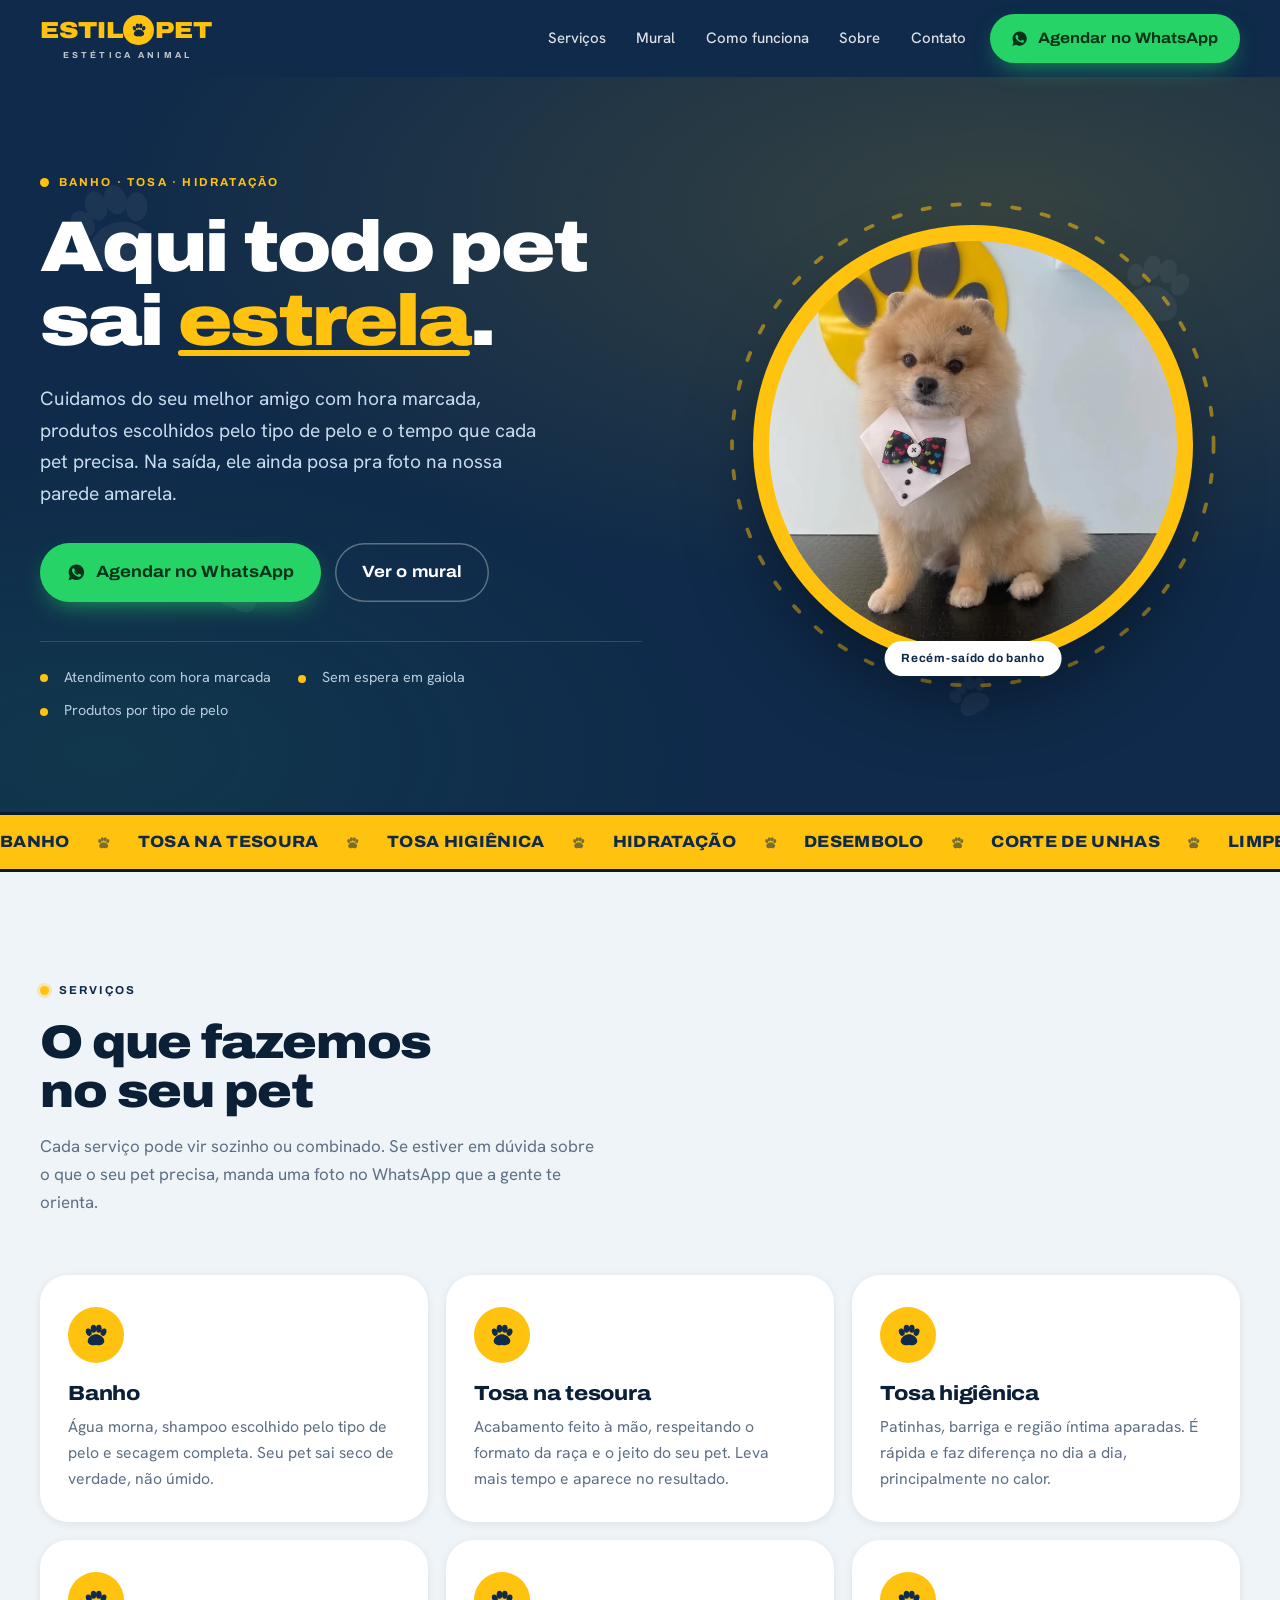
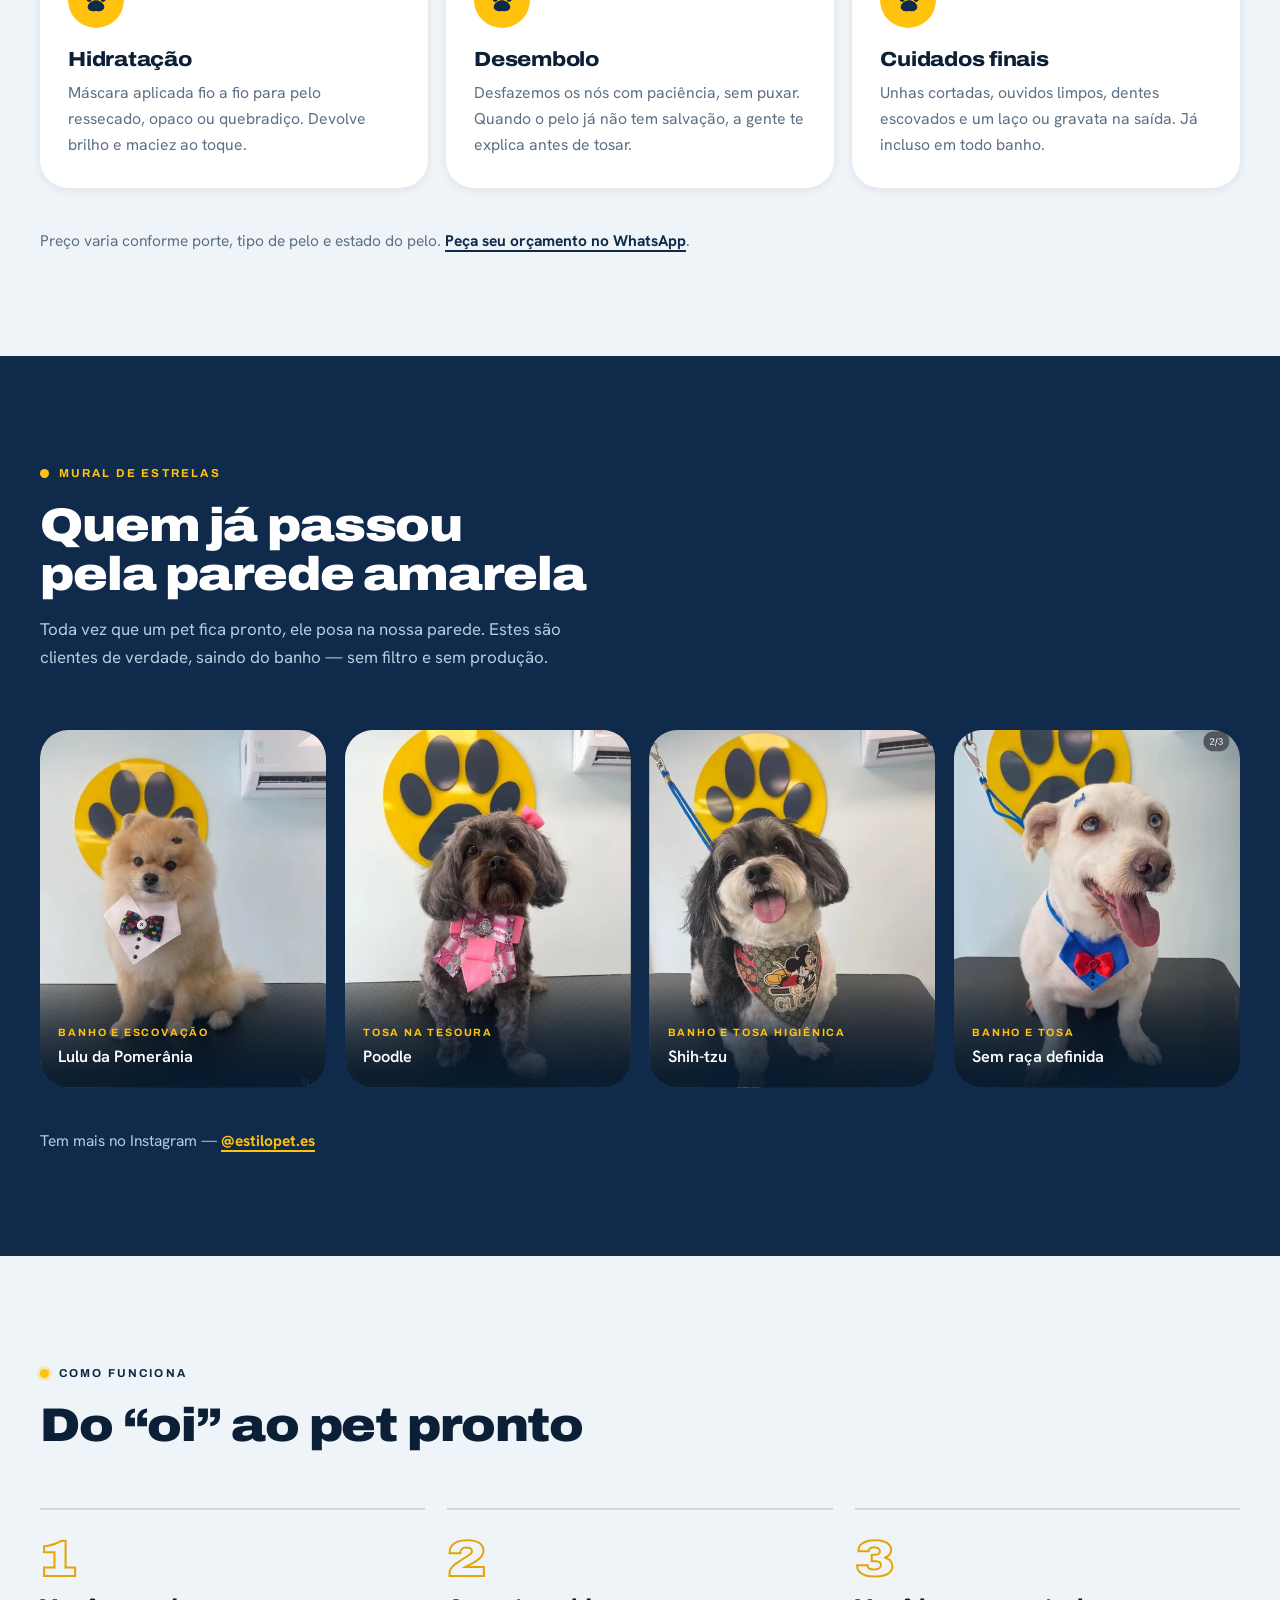
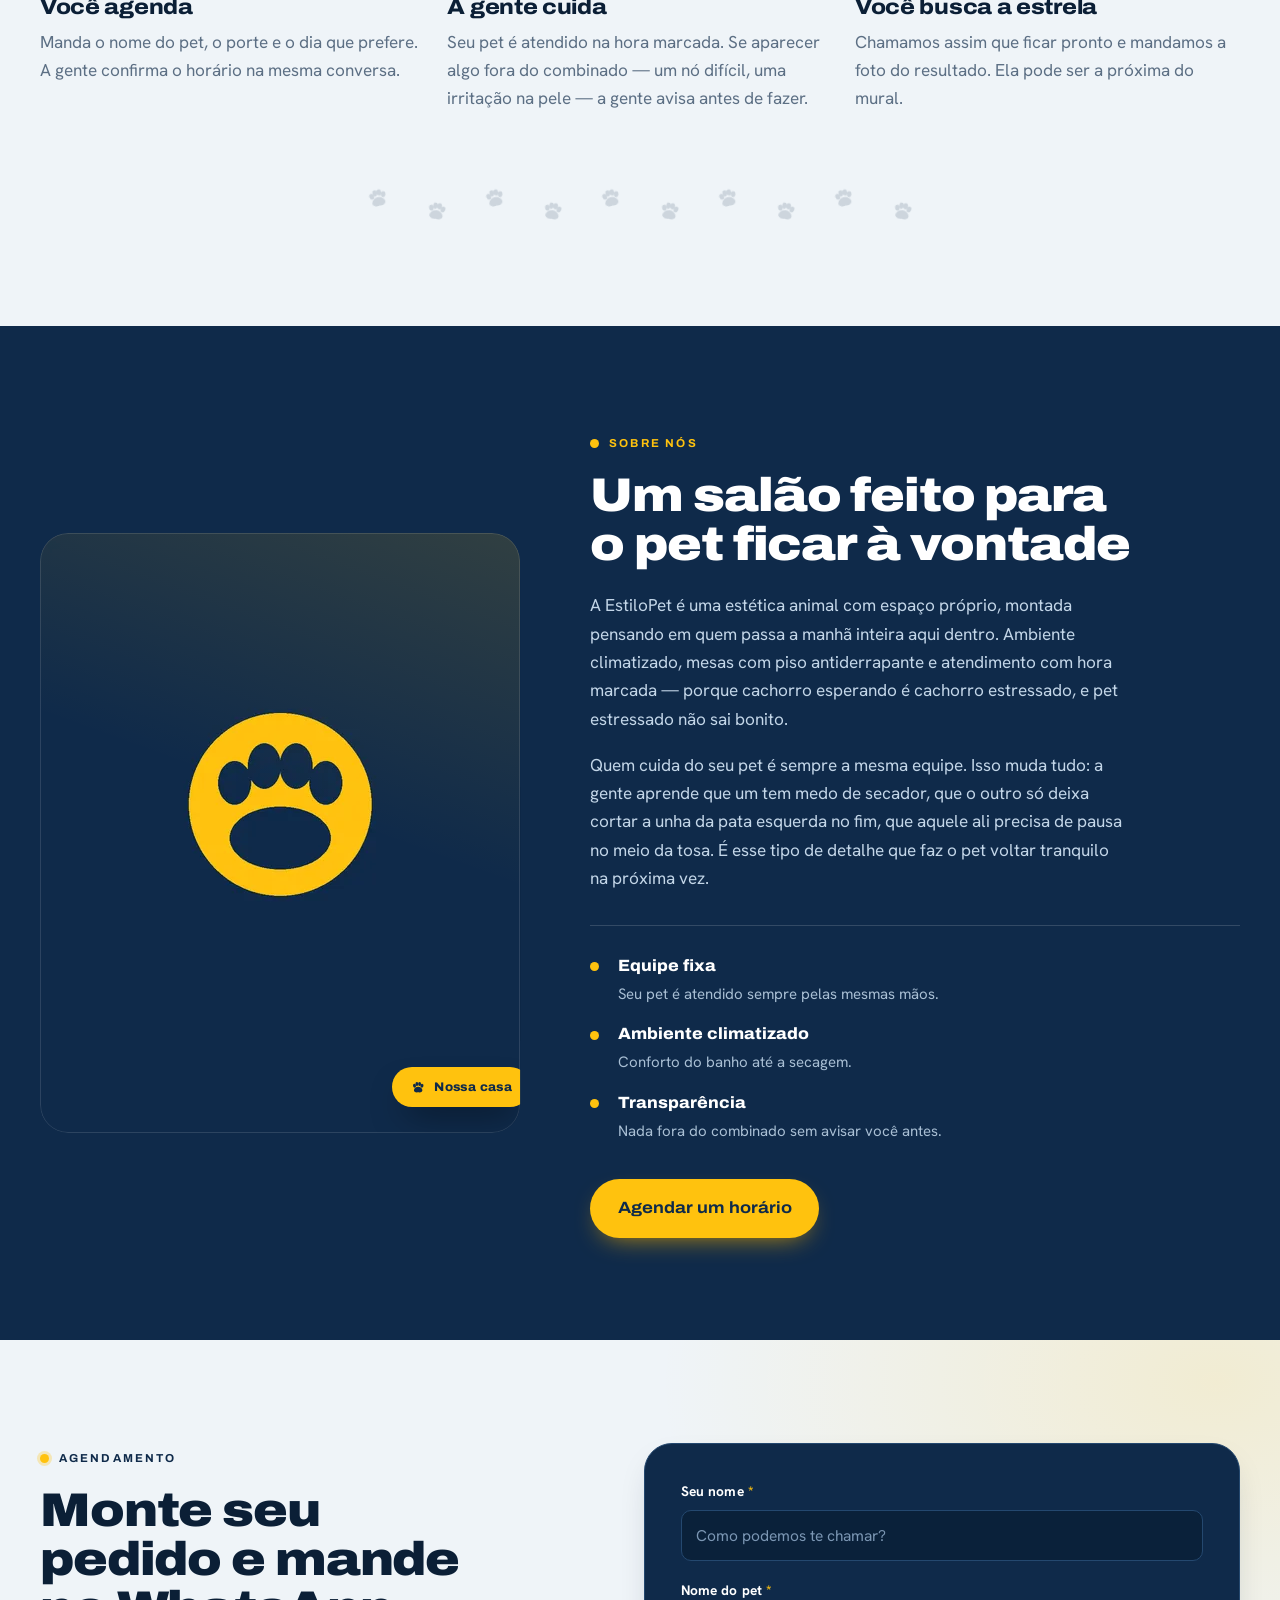
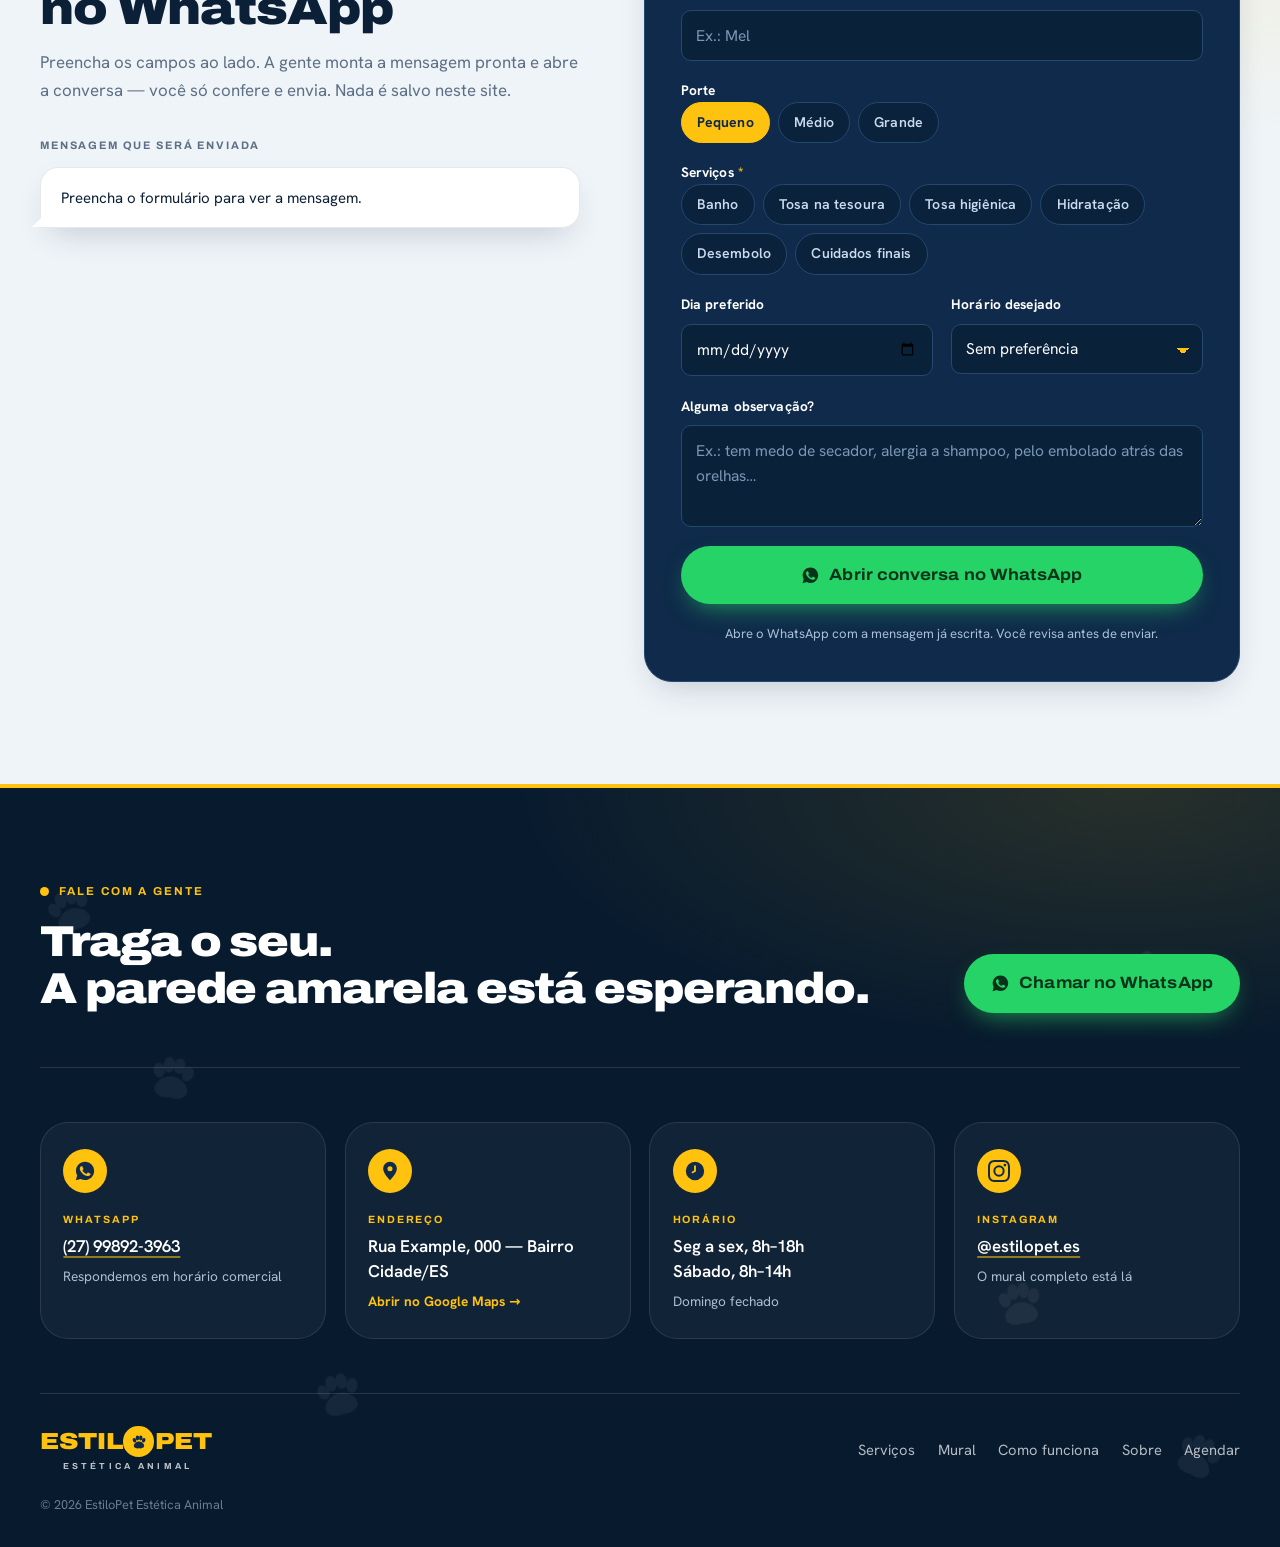
==== commit a5f63de1: "Adiciona secao Sobre, rodape de contato e ajustes de navegacao Numero WhatsApp (27) 99892-3963 confi" ====
--- a/index.html
+++ b/index.html
@@ -4,7 +4,7 @@
 <meta charset="utf-8">
 <meta name="viewport" content="width=device-width, initial-scale=1">
 <title>EstiloPet — Estética Animal | Banho, tosa e hidratação com hora marcada</title>
-<meta name="description" content="EstiloPet Estética Animal: banho, tosa na tesoura, hidratação e cuidados finais com hora marcada. Agende pelo WhatsApp e busque seu pet cheiroso e pronto pra foto.">
+<meta name="description" content="EstiloPet Estética Animal: banho, tosa na tesoura, hidratação e cuidados finais com hora marcada. Monte seu agendamento e envie direto no WhatsApp.">
 <meta name="theme-color" content="#0F2A4A">
 <link rel="canonical" href="https://estilopet.com.br/">
 
@@ -26,7 +26,6 @@
 
 <a class="skip" href="#conteudo">Pular para o conteúdo</a>
 
-<!-- Paw symbol reused throughout the page -->
 <svg width="0" height="0" aria-hidden="true" style="position:absolute">
   <symbol id="paw" viewBox="0 0 100 100">
     <ellipse cx="28" cy="42" rx="9" ry="12" transform="rotate(-18 28 42)"/>
@@ -34,6 +33,15 @@
     <ellipse cx="60" cy="31" rx="9" ry="12.5"/>
     <ellipse cx="75" cy="42" rx="9" ry="12" transform="rotate(18 75 42)"/>
     <path d="M51 49c12 0 23 8 26 18 3 10-7 17-18 17-4 0-5-1-8-1s-4 1-8 1c-11 0-21-7-18-17 3-10 14-18 26-18Z"/>
+  </symbol>
+  <symbol id="ico-pin" viewBox="0 0 24 24">
+    <path d="M12 2a7.5 7.5 0 0 0-7.5 7.5c0 5.25 7.5 12.5 7.5 12.5s7.5-7.25 7.5-12.5A7.5 7.5 0 0 0 12 2Zm0 10.25a2.75 2.75 0 1 1 0-5.5 2.75 2.75 0 0 1 0 5.5Z"/>
+  </symbol>
+  <symbol id="ico-clock" viewBox="0 0 24 24">
+    <path d="M12 2a10 10 0 1 0 0 20 10 10 0 0 0 0-20Zm1 10.6-3.9 2.25-1-1.73L11 11.4V6h2Z"/>
+  </symbol>
+  <symbol id="ico-insta" viewBox="0 0 24 24">
+    <path d="M12 2.16c3.2 0 3.58.01 4.85.07 3.25.15 4.77 1.69 4.92 4.92.06 1.27.07 1.65.07 4.85s-.01 3.58-.07 4.85c-.15 3.23-1.66 4.77-4.92 4.92-1.27.06-1.65.07-4.85.07s-3.58-.01-4.85-.07c-3.26-.15-4.77-1.7-4.92-4.92C2.17 15.58 2.16 15.2 2.16 12s.01-3.58.07-4.85C2.38 3.92 3.9 2.38 7.15 2.23 8.42 2.17 8.8 2.16 12 2.16ZM12 0C8.74 0 8.33.01 7.05.07c-4.35.2-6.78 2.62-6.98 6.98C.01 8.33 0 8.74 0 12s.01 3.67.07 4.95c.2 4.36 2.62 6.78 6.98 6.98C8.33 23.99 8.74 24 12 24s3.67-.01 4.95-.07c4.35-.2 6.78-2.62 6.98-6.98.06-1.28.07-1.69.07-4.95s-.01-3.67-.07-4.95c-.2-4.35-2.62-6.78-6.98-6.98C15.67.01 15.26 0 12 0Zm0 5.84a6.16 6.16 0 1 0 0 12.32 6.16 6.16 0 0 0 0-12.32ZM12 16a4 4 0 1 1 0-8 4 4 0 0 1 0 8Zm6.41-11.85a1.44 1.44 0 1 0 0 2.88 1.44 1.44 0 0 0 0-2.88Z"/>
   </symbol>
 </svg>
 
@@ -52,10 +60,11 @@
       <a href="#servicos">Serviços</a>
       <a href="#mural">Mural</a>
       <a href="#como">Como funciona</a>
+      <a href="#sobre">Sobre</a>
       <a href="#contato">Contato</a>
     </nav>
 
-    <a class="btn btn--zap nav__cta" data-wa data-wa-msg="Olá, EstiloPet! Gostaria de agendar um horário para o meu pet.">
+    <a class="btn btn--zap nav__cta" href="#agendar">
       <svg class="ico-zap" viewBox="0 0 24 24" aria-hidden="true"><path d="M12.04 2C6.58 2 2.13 6.45 2.13 11.91c0 1.75.46 3.45 1.32 4.95L2 22l5.25-1.38a9.9 9.9 0 0 0 4.79 1.22h.01c5.46 0 9.91-4.45 9.91-9.91S17.5 2 12.04 2Zm5.8 14.17c-.25.69-1.44 1.31-1.99 1.36-.53.05-1.02.24-3.44-.72-2.9-1.14-4.75-4.1-4.9-4.29-.14-.19-1.17-1.56-1.17-2.97s.74-2.11 1-2.4c.26-.29.57-.36.76-.36l.55.01c.17 0 .41-.07.64.49.25.6.83 2.07.9 2.22.07.15.12.32.02.51-.1.19-.15.31-.29.48l-.44.51c-.15.14-.3.3-.13.59.17.29.75 1.24 1.61 2.01 1.11.99 2.04 1.3 2.33 1.44.29.15.46.12.63-.07.17-.19.73-.85.93-1.15.19-.29.39-.24.65-.14.26.09 1.66.78 1.95.93.29.14.48.21.55.33.07.12.07.7-.18 1.39Z"/></svg>
       Agendar no WhatsApp
     </a>
@@ -64,13 +73,15 @@
       <span></span><span></span><span></span>
     </button>
   </div>
+  <div class="nav__progress" id="progresso" aria-hidden="true"></div>
 
   <div class="menu-mobile" id="menu-mobile" hidden>
     <a href="#servicos">Serviços</a>
     <a href="#mural">Mural</a>
     <a href="#como">Como funciona</a>
+    <a href="#sobre">Sobre</a>
     <a href="#contato">Contato</a>
-    <a class="btn btn--zap" data-wa data-wa-msg="Olá, EstiloPet! Gostaria de agendar um horário para o meu pet.">Agendar no WhatsApp</a>
+    <a class="btn btn--zap" href="#agendar">Agendar no WhatsApp</a>
   </div>
 </header>
 
@@ -101,7 +112,7 @@
       </p>
 
       <div class="hero__actions load" style="--d:380ms">
-        <a class="btn btn--zap btn--lg" data-wa data-wa-msg="Olá, EstiloPet! Gostaria de agendar um horário para o meu pet.">
+        <a class="btn btn--zap btn--lg" href="#agendar">
           <svg class="ico-zap" viewBox="0 0 24 24" aria-hidden="true"><path d="M12.04 2C6.58 2 2.13 6.45 2.13 11.91c0 1.75.46 3.45 1.32 4.95L2 22l5.25-1.38a9.9 9.9 0 0 0 4.79 1.22h.01c5.46 0 9.91-4.45 9.91-9.91S17.5 2 12.04 2Zm5.8 14.17c-.25.69-1.44 1.31-1.99 1.36-.53.05-1.02.24-3.44-.72-2.9-1.14-4.75-4.1-4.9-4.29-.14-.19-1.17-1.56-1.17-2.97s.74-2.11 1-2.4c.26-.29.57-.36.76-.36l.55.01c.17 0 .41-.07.64.49.25.6.83 2.07.9 2.22.07.15.12.32.02.51-.1.19-.15.31-.29.48l-.44.51c-.15.14-.3.3-.13.59.17.29.75 1.24 1.61 2.01 1.11.99 2.04 1.3 2.33 1.44.29.15.46.12.63-.07.17-.19.73-.85.93-1.15.19-.29.39-.24.65-.14.26.09 1.66.78 1.95.93.29.14.48.21.55.33.07.12.07.7-.18 1.39Z"/></svg>
           Agendar no WhatsApp
         </a>
@@ -138,7 +149,7 @@
   </div>
 </section>
 
-<!-- ══ FAIXA DE SERVIÇOS (letreiro) ══ -->
+<!-- ══ LETREIRO ══ -->
 <div class="marquee" aria-hidden="true">
   <div class="marquee__track">
     <span class="marquee__set">
@@ -211,7 +222,7 @@
 
     <p class="sec__foot reveal">
       Preço varia conforme porte, tipo de pelo e estado do pelo.
-      <a data-wa data-wa-msg="Olá, EstiloPet! Gostaria de saber o valor do banho e tosa para o meu pet.">Peça seu orçamento no WhatsApp</a>.
+      <a data-wa data-wa-msg="Olá, EstiloPet! Vim pelo site e gostaria de saber o valor do banho e tosa para o meu pet.">Peça seu orçamento no WhatsApp</a>.
     </p>
   </div>
 </section>
@@ -230,7 +241,7 @@
 
     <ul class="mural">
       <!-- ATUALIZAR: troque as legendas pelos nomes reais dos pets, se o tutor autorizar -->
-      <li class="star reveal">
+      <li class="star reveal reveal--img">
         <figure>
           <picture>
             <source type="image/webp" srcset="assets/img/pet-1@sm.webp 480w, assets/img/pet-1.webp 800w" sizes="(max-width:640px) 86vw, (max-width:1000px) 44vw, 23vw">
@@ -242,7 +253,7 @@
           <figcaption><span>Banho e escovação</span><b>Lulu da Pomerânia</b></figcaption>
         </figure>
       </li>
-      <li class="star reveal">
+      <li class="star reveal reveal--img">
         <figure>
           <picture>
             <source type="image/webp" srcset="assets/img/pet-2@sm.webp 480w, assets/img/pet-2.webp 800w" sizes="(max-width:640px) 86vw, (max-width:1000px) 44vw, 23vw">
@@ -254,7 +265,7 @@
           <figcaption><span>Tosa na tesoura</span><b>Poodle</b></figcaption>
         </figure>
       </li>
-      <li class="star reveal">
+      <li class="star reveal reveal--img">
         <figure>
           <picture>
             <source type="image/webp" srcset="assets/img/pet-3@sm.webp 480w, assets/img/pet-3.webp 800w" sizes="(max-width:640px) 86vw, (max-width:1000px) 44vw, 23vw">
@@ -266,7 +277,7 @@
           <figcaption><span>Banho e tosa higiênica</span><b>Shih-tzu</b></figcaption>
         </figure>
       </li>
-      <li class="star reveal">
+      <li class="star reveal reveal--img">
         <figure>
           <picture>
             <source type="image/webp" srcset="assets/img/pet-4@sm.webp 480w, assets/img/pet-4.webp 800w" sizes="(max-width:640px) 86vw, (max-width:1000px) 44vw, 23vw">
@@ -312,23 +323,86 @@
         <p>Chamamos assim que ficar pronto e mandamos a foto do resultado. Ela pode ser a próxima do mural.</p>
       </li>
     </ol>
+
+    <!-- rastro de patinhas: aparecem uma a uma na rolagem -->
+    <div class="trilha reveal" aria-hidden="true">
+      <svg style="--i:0"><use href="#paw"/></svg>
+      <svg style="--i:1"><use href="#paw"/></svg>
+      <svg style="--i:2"><use href="#paw"/></svg>
+      <svg style="--i:3"><use href="#paw"/></svg>
+      <svg style="--i:4"><use href="#paw"/></svg>
+      <svg style="--i:5"><use href="#paw"/></svg>
+      <svg style="--i:6"><use href="#paw"/></svg>
+      <svg style="--i:7"><use href="#paw"/></svg>
+      <svg style="--i:8"><use href="#paw"/></svg>
+      <svg style="--i:9"><use href="#paw"/></svg>
+    </div>
   </div>
 </section>
 
+<!-- ══ SOBRE ══ -->
+<section class="sec sec--navy sobre" id="sobre">
+  <div class="wrap sobre__inner">
+    <div class="sobre__media reveal reveal--img">
+      <div class="sobre__frame">
+        <!-- ATUALIZAR: troque por assets/img/fachada.jpg com a foto real da loja -->
+        <picture>
+          <source type="image/webp" srcset="assets/img/fachada@sm.webp 480w, assets/img/fachada.webp 1000w" sizes="(max-width:1000px) 88vw, 460px">
+          <img src="assets/img/fachada.jpg" width="1000" height="1250" loading="lazy" decoding="async"
+               sizes="(max-width:1000px) 88vw, 460px"
+               srcset="assets/img/fachada@sm.jpg 480w, assets/img/fachada.jpg 1000w"
+               alt="Fachada da EstiloPet Estética Animal, com o letreiro amarelo sobre o painel azul-marinho.">
+        </picture>
+      </div>
+      <span class="sobre__selo">
+        <svg><use href="#paw"/></svg>
+        Nossa casa
+      </span>
+    </div>
+
+    <div class="sobre__copy">
+      <p class="eyebrow reveal"><span class="eyebrow__dot"></span>Sobre nós</p>
+      <h2 class="sec__title reveal">Um salão feito para o pet ficar à vontade</h2>
+
+      <!-- ATUALIZAR: confirme os detalhes deste texto com a equipe -->
+      <p class="sobre__texto reveal">
+        A EstiloPet é uma estética animal com espaço próprio, montada pensando em quem
+        passa a manhã inteira aqui dentro. Ambiente climatizado, mesas com piso
+        antiderrapante e atendimento com hora marcada — porque cachorro esperando é
+        cachorro estressado, e pet estressado não sai bonito.
+      </p>
+      <p class="sobre__texto reveal">
+        Quem cuida do seu pet é sempre a mesma equipe. Isso muda tudo: a gente aprende
+        que um tem medo de secador, que o outro só deixa cortar a unha da pata esquerda
+        no fim, que aquele ali precisa de pausa no meio da tosa. É esse tipo de detalhe
+        que faz o pet voltar tranquilo na próxima vez.
+      </p>
+
+      <ul class="sobre__lista">
+        <li class="reveal"><b>Equipe fixa</b><span>Seu pet é atendido sempre pelas mesmas mãos.</span></li>
+        <li class="reveal"><b>Ambiente climatizado</b><span>Conforto do banho até a secagem.</span></li>
+        <li class="reveal"><b>Transparência</b><span>Nada fora do combinado sem avisar você antes.</span></li>
+      </ul>
+
+      <a class="btn btn--yellow btn--lg reveal" href="#agendar">Agendar um horário</a>
+    </div>
+  </div>
+</section>
+
 <!-- ══ AGENDAMENTO ══ -->
-<section class="sec sec--navy sec--form" id="agendar">
+<section class="sec sec--light sec--form" id="agendar">
   <div class="wrap booking">
-    <div class="booking__intro reveal">
-      <p class="eyebrow"><span class="eyebrow__dot"></span>Agendamento</p>
-      <h2 class="sec__title">Monte seu pedido e mande no WhatsApp</h2>
-      <p class="sec__lead">
-        Preencha os campos abaixo. A gente monta a mensagem pronta e abre a conversa — você
-        só confere e envia. Nada é salvo neste site.
+    <div class="booking__intro">
+      <p class="eyebrow eyebrow--dark reveal"><span class="eyebrow__dot"></span>Agendamento</p>
+      <h2 class="sec__title reveal">Monte seu pedido e mande no WhatsApp</h2>
+      <p class="sec__lead reveal">
+        Preencha os campos ao lado. A gente monta a mensagem pronta e abre a conversa —
+        você só confere e envia. Nada é salvo neste site.
       </p>
 
-      <div class="preview" aria-live="polite">
+      <div class="preview reveal" aria-live="polite">
         <p class="preview__label">Mensagem que será enviada</p>
-        <pre class="preview__text" id="preview">Preencha o formulário ao lado para ver a mensagem.</pre>
+        <pre class="preview__text" id="preview">Preencha o formulário para ver a mensagem.</pre>
       </div>
     </div>
 
@@ -372,13 +446,21 @@
           <label for="dia">Dia preferido</label>
           <input id="dia" name="dia" type="date">
         </div>
-        <fieldset class="field">
-          <legend>Período</legend>
-          <div class="chips chips--tight" role="radiogroup" aria-label="Período preferido">
-            <label class="chip"><input type="radio" name="periodo" value="Manhã" checked><span>Manhã</span></label>
-            <label class="chip"><input type="radio" name="periodo" value="Tarde"><span>Tarde</span></label>
-          </div>
-        </fieldset>
+        <div class="field">
+          <label for="hora">Horário desejado</label>
+          <select id="hora" name="hora">
+            <option value="">Sem preferência</option>
+            <option>08:00</option><option>08:30</option>
+            <option>09:00</option><option>09:30</option>
+            <option>10:00</option><option>10:30</option>
+            <option>11:00</option><option>11:30</option>
+            <option>13:00</option><option>13:30</option>
+            <option>14:00</option><option>14:30</option>
+            <option>15:00</option><option>15:30</option>
+            <option>16:00</option><option>16:30</option>
+            <option>17:00</option>
+          </select>
+        </div>
       </div>
 
       <div class="field">
@@ -395,77 +477,89 @@
   </div>
 </section>
 
-<!-- ══ CONTATO ══ -->
-<section class="sec sec--light" id="contato">
+</main>
+
+<!-- ══ CONTATO + RODAPÉ ══ -->
+<footer class="rodape" id="contato">
+  <div class="rodape__patas" aria-hidden="true">
+    <svg style="--i:0"><use href="#paw"/></svg>
+    <svg style="--i:1"><use href="#paw"/></svg>
+    <svg style="--i:2"><use href="#paw"/></svg>
+    <svg style="--i:3"><use href="#paw"/></svg>
+    <svg style="--i:4"><use href="#paw"/></svg>
+    <svg style="--i:5"><use href="#paw"/></svg>
+  </div>
+
   <div class="wrap">
-    <header class="sec__head reveal">
-      <p class="eyebrow eyebrow--dark"><span class="eyebrow__dot"></span>Onde estamos</p>
-      <h2 class="sec__title">Venha tomar um café enquanto espera</h2>
-    </header>
-
-    <div class="contato">
-      <!-- ATUALIZAR: endereço, horários e telefone reais -->
-      <ul class="contato__list reveal">
-        <li>
-          <span class="contato__k">Endereço</span>
-          <span class="contato__v" id="endereco">Rua Example, 000 — Bairro, Cidade/UF</span>
-          <a class="contato__link" id="link-mapa" target="_blank" rel="noopener">Abrir no Google Maps</a>
-        </li>
-        <li>
-          <span class="contato__k">Horário</span>
-          <span class="contato__v">Segunda a sexta, 8h às 18h<br>Sábado, 8h às 14h<br>Domingo, fechado</span>
-        </li>
-        <li>
-          <span class="contato__k">WhatsApp</span>
-          <a class="contato__v contato__v--link" data-wa data-wa-text data-wa-msg="Olá, EstiloPet!"></a>
-        </li>
-        <li>
-          <span class="contato__k">Instagram</span>
-          <a class="contato__v contato__v--link" href="https://instagram.com/estilopet.es" target="_blank" rel="noopener">@estilopet.es</a>
-        </li>
-      </ul>
-
-      <div class="contato__card reveal">
-        <div class="contato__disc">
-          <picture>
-            <source type="image/webp" srcset="assets/img/pet-3-sq@sm.webp 400w, assets/img/pet-3-sq.webp 720w" sizes="(max-width:720px) 60vw, 300px">
-            <img src="assets/img/pet-3-sq.jpg" width="720" height="720" loading="lazy" decoding="async"
-                 sizes="(max-width:720px) 60vw, 300px"
-                 srcset="assets/img/pet-3-sq@sm.jpg 400w, assets/img/pet-3-sq.jpg 720w" alt="">
-          </picture>
-        </div>
-        <p class="contato__quote">Traga o seu. A parede amarela está esperando.</p>
-        <a class="btn btn--yellow" data-wa data-wa-msg="Olá, EstiloPet! Gostaria de agendar um horário para o meu pet.">Falar no WhatsApp</a>
-      </div>
-    </div>
-  </div>
-</section>
-
-</main>
-
-<footer class="footer">
-  <div class="wrap footer__inner">
-    <a class="logo logo--footer" href="#topo">
-      <span class="logo__mark">
-        <span class="logo__word">ESTIL</span>
-        <span class="logo__disc"><svg class="logo__paw"><use href="#paw"/></svg></span>
-        <span class="logo__word">PET</span>
-      </span>
-      <span class="logo__sub">Estética Animal</span>
-    </a>
-    <nav class="footer__nav" aria-label="Rodapé">
-      <a href="#servicos">Serviços</a>
-      <a href="#mural">Mural</a>
-      <a href="#como">Como funciona</a>
-      <a href="#agendar">Agendar</a>
-      <a href="https://instagram.com/estilopet.es" target="_blank" rel="noopener">Instagram</a>
-    </nav>
-    <p class="footer__legal">© <span id="ano"></span> EstiloPet Estética Animal. Todos os direitos reservados.</p>
+    <div class="rodape__topo reveal">
+      <div>
+        <p class="eyebrow"><span class="eyebrow__dot"></span>Fale com a gente</p>
+        <h2 class="rodape__titulo">Traga o seu.<br>A parede amarela está esperando.</h2>
+      </div>
+      <a class="btn btn--zap btn--lg" data-wa data-wa-msg="Olá, EstiloPet! Vim pelo site de vocês e gostaria de agendar um horário para o meu pet 🐾">
+        <svg class="ico-zap" viewBox="0 0 24 24" aria-hidden="true"><path d="M12.04 2C6.58 2 2.13 6.45 2.13 11.91c0 1.75.46 3.45 1.32 4.95L2 22l5.25-1.38a9.9 9.9 0 0 0 4.79 1.22h.01c5.46 0 9.91-4.45 9.91-9.91S17.5 2 12.04 2Zm5.8 14.17c-.25.69-1.44 1.31-1.99 1.36-.53.05-1.02.24-3.44-.72-2.9-1.14-4.75-4.1-4.9-4.29-.14-.19-1.17-1.56-1.17-2.97s.74-2.11 1-2.4c.26-.29.57-.36.76-.36l.55.01c.17 0 .41-.07.64.49.25.6.83 2.07.9 2.22.07.15.12.32.02.51-.1.19-.15.31-.29.48l-.44.51c-.15.14-.3.3-.13.59.17.29.75 1.24 1.61 2.01 1.11.99 2.04 1.3 2.33 1.44.29.15.46.12.63-.07.17-.19.73-.85.93-1.15.19-.29.39-.24.65-.14.26.09 1.66.78 1.95.93.29.14.48.21.55.33.07.12.07.7-.18 1.39Z"/></svg>
+        Chamar no WhatsApp
+      </a>
+    </div>
+
+    <ul class="resumo">
+      <li class="resumo__item reveal">
+        <span class="resumo__ico">
+          <svg class="ico-zap" viewBox="0 0 24 24" aria-hidden="true"><path d="M12.04 2C6.58 2 2.13 6.45 2.13 11.91c0 1.75.46 3.45 1.32 4.95L2 22l5.25-1.38a9.9 9.9 0 0 0 4.79 1.22h.01c5.46 0 9.91-4.45 9.91-9.91S17.5 2 12.04 2Zm5.8 14.17c-.25.69-1.44 1.31-1.99 1.36-.53.05-1.02.24-3.44-.72-2.9-1.14-4.75-4.1-4.9-4.29-.14-.19-1.17-1.56-1.17-2.97s.74-2.11 1-2.4c.26-.29.57-.36.76-.36l.55.01c.17 0 .41-.07.64.49.25.6.83 2.07.9 2.22.07.15.12.32.02.51-.1.19-.15.31-.29.48l-.44.51c-.15.14-.3.3-.13.59.17.29.75 1.24 1.61 2.01 1.11.99 2.04 1.3 2.33 1.44.29.15.46.12.63-.07.17-.19.73-.85.93-1.15.19-.29.39-.24.65-.14.26.09 1.66.78 1.95.93.29.14.48.21.55.33.07.12.07.7-.18 1.39Z"/></svg>
+        </span>
+        <span class="resumo__k">WhatsApp</span>
+        <a class="resumo__v resumo__v--link" data-wa data-wa-text data-wa-msg="Olá, EstiloPet! Vim pelo site de vocês 🐾"></a>
+        <span class="resumo__extra">Respondemos em horário comercial</span>
+      </li>
+
+      <li class="resumo__item reveal">
+        <span class="resumo__ico"><svg viewBox="0 0 24 24"><use href="#ico-pin"/></svg></span>
+        <span class="resumo__k">Endereço</span>
+        <!-- ATUALIZAR: endereço real da loja -->
+        <span class="resumo__v" id="endereco">Rua Example, 000 — Bairro<br>Cidade/ES</span>
+        <a class="resumo__extra resumo__extra--link" id="link-mapa" target="_blank" rel="noopener">Abrir no Google Maps →</a>
+      </li>
+
+      <li class="resumo__item reveal">
+        <span class="resumo__ico"><svg viewBox="0 0 24 24"><use href="#ico-clock"/></svg></span>
+        <span class="resumo__k">Horário</span>
+        <!-- ATUALIZAR: horários reais -->
+        <span class="resumo__v">Seg a sex, 8h–18h<br>Sábado, 8h–14h</span>
+        <span class="resumo__extra">Domingo fechado</span>
+      </li>
+
+      <li class="resumo__item reveal">
+        <span class="resumo__ico"><svg viewBox="0 0 24 24"><use href="#ico-insta"/></svg></span>
+        <span class="resumo__k">Instagram</span>
+        <a class="resumo__v resumo__v--link" href="https://instagram.com/estilopet.es" target="_blank" rel="noopener">@estilopet.es</a>
+        <span class="resumo__extra">O mural completo está lá</span>
+      </li>
+    </ul>
+
+    <div class="rodape__base">
+      <a class="logo logo--footer" href="#topo">
+        <span class="logo__mark">
+          <span class="logo__word">ESTIL</span>
+          <span class="logo__disc"><svg class="logo__paw"><use href="#paw"/></svg></span>
+          <span class="logo__word">PET</span>
+        </span>
+        <span class="logo__sub">Estética Animal</span>
+      </a>
+      <nav class="rodape__nav" aria-label="Rodapé">
+        <a href="#servicos">Serviços</a>
+        <a href="#mural">Mural</a>
+        <a href="#como">Como funciona</a>
+        <a href="#sobre">Sobre</a>
+        <a href="#agendar">Agendar</a>
+      </nav>
+      <p class="rodape__legal">© <span id="ano"></span> EstiloPet Estética Animal</p>
+    </div>
   </div>
 </footer>
 
-<a class="fab" data-wa data-wa-msg="Olá, EstiloPet! Gostaria de agendar um horário para o meu pet." aria-label="Falar no WhatsApp">
+<a class="fab" data-wa data-wa-msg="Olá, EstiloPet! Vim pelo site de vocês e gostaria de saber mais sobre banho e tosa para o meu pet 🐾" aria-label="Falar no WhatsApp">
   <svg viewBox="0 0 24 24" aria-hidden="true"><path d="M12.04 2C6.58 2 2.13 6.45 2.13 11.91c0 1.75.46 3.45 1.32 4.95L2 22l5.25-1.38a9.9 9.9 0 0 0 4.79 1.22h.01c5.46 0 9.91-4.45 9.91-9.91S17.5 2 12.04 2Zm5.8 14.17c-.25.69-1.44 1.31-1.99 1.36-.53.05-1.02.24-3.44-.72-2.9-1.14-4.75-4.1-4.9-4.29-.14-.19-1.17-1.56-1.17-2.97s.74-2.11 1-2.4c.26-.29.57-.36.76-.36l.55.01c.17 0 .41-.07.64.49.25.6.83 2.07.9 2.22.07.15.12.32.02.51-.1.19-.15.31-.29.48l-.44.51c-.15.14-.3.3-.13.59.17.29.75 1.24 1.61 2.01 1.11.99 2.04 1.3 2.33 1.44.29.15.46.12.63-.07.17-.19.73-.85.93-1.15.19-.29.39-.24.65-.14.26.09 1.66.78 1.95.93.29.14.48.21.55.33.07.12.07.7-.18 1.39Z"/></svg>
+  <span class="fab__balao">Fale com a gente</span>
 </a>
 
 <script src="assets/js/main.js"></script>
--- a/assets/css/style.css
+++ b/assets/css/style.css
@@ -30,6 +30,7 @@
 
   --ease: cubic-bezier(.22,.61,.36,1);
   --ease-out: cubic-bezier(.16,1,.3,1);
+  --ease-soft: cubic-bezier(.25,.8,.25,1);
 
   --shadow-sm: 0 2px 8px rgba(11,31,54,.08);
   --shadow-md: 0 14px 34px -12px rgba(11,31,54,.22);
@@ -129,7 +130,7 @@
 .ico-zap{ width:1.15em; height:1.15em; fill:currentColor; flex:none; }
 
 /* ── logo ──────────────────────────────────────────────── */
-.logo{ display:inline-flex; flex-direction:column; gap:.12rem; text-decoration:none; flex:none; }
+.logo{ display:inline-flex; flex-direction:column; align-items:center; gap:.14rem; text-decoration:none; flex:none; }
 .logo__mark{ display:flex; align-items:center; gap:.06em; }
 .logo__word{
   font-size:1.45rem; font-weight:900; letter-spacing:-.005em;
@@ -147,7 +148,8 @@
 .logo__sub{
   font-family:Archivo,system-ui,sans-serif; font-stretch:100%;
   font-size:.545rem; font-weight:700; letter-spacing:.36em; text-transform:uppercase;
-  color:var(--white); opacity:.72; padding-left:.15rem;
+  color:var(--white); opacity:.75;
+  text-indent:.36em;   /* compensa o espaço final do letter-spacing */
 }
 
 /* ── navegação ─────────────────────────────────────────── */
@@ -471,56 +473,133 @@
 .err:empty{ display:none; }
 .form__note{ font-size:.82rem; color:var(--muted-light); text-align:center; }
 
-/* ── contato ───────────────────────────────────────────── */
-.contato{ display:grid; grid-template-columns:1.25fr .75fr; gap:clamp(2rem,5vw,4rem); align-items:start; }
-.contato__list{ display:grid; gap:1.6rem; }
-.contato__list li{
-  display:grid; gap:.3rem;
-  padding-bottom:1.6rem; border-bottom:1px solid rgba(15,42,74,.13);
-}
-.contato__list li:last-child{ border-bottom:0; padding-bottom:0; }
-.contato__k{
+/* ── barra de progresso da leitura ──────────────────────── */
+.nav__progress{
+  position:absolute; left:0; bottom:0; height:2px; width:100%;
+  background:var(--yellow); transform:scaleX(0); transform-origin:left;
+  opacity:.9;
+}
+
+/* ── rastro de patinhas (detalhe discreto) ─────────────── */
+.trilha{
+  display:flex; align-items:center; justify-content:center;
+  gap:clamp(.9rem,2.6vw,2.1rem); flex-wrap:nowrap;
+  margin-top:clamp(3rem,6vw,4.5rem); padding:0 1rem;
+}
+.trilha svg{
+  width:clamp(17px,2.2vw,25px); height:clamp(17px,2.2vw,25px);
+  fill:var(--navy); flex:none;
+  opacity:0; transform:translateY(9px) scale(.65);
+}
+/* passos alternando de lado, como pegadas de verdade */
+.trilha svg:nth-child(odd){  transform-origin:50% 50%; margin-top:-.85rem; rotate:-13deg; }
+.trilha svg:nth-child(even){ margin-top:.85rem; rotate:9deg; }
+.trilha.is-in svg{
+  animation:pisada .55s var(--ease-out) forwards;
+  animation-delay:calc(var(--i) * 105ms);
+}
+@keyframes pisada{ to{ opacity:.16; transform:translateY(0) scale(1); } }
+
+/* ── rodapé / contato ──────────────────────────────────── */
+.rodape{
+  position:relative; overflow:hidden;
+  background:
+    radial-gradient(85% 60% at 88% 0%, rgba(255,194,14,.13), transparent 58%),
+    var(--navy-deep);
+  color:var(--white);
+  border-top:4px solid var(--yellow);
+  padding:clamp(3.5rem,7vw,5.5rem) 0 2rem;
+  scroll-margin-top:5.5rem;
+}
+.rodape__patas{ position:absolute; inset:0; pointer-events:none; }
+.rodape__patas svg{
+  position:absolute; width:clamp(34px,5vw,62px); height:clamp(34px,5vw,62px);
+  fill:var(--white); opacity:0; transform:translateY(12px) scale(.7);
+}
+.rodape.is-in .rodape__patas svg{
+  animation:pisada-clara .8s var(--ease-out) forwards;
+  animation-delay:calc(var(--i) * 150ms + 250ms);
+}
+@keyframes pisada-clara{ to{ opacity:.055; transform:translateY(0) scale(1); } }
+.rodape__patas svg:nth-child(1){ top:12%;  left:3%;   rotate:-22deg; }
+.rodape__patas svg:nth-child(2){ top:34%;  left:11%;  rotate:8deg; }
+.rodape__patas svg:nth-child(3){ bottom:16%; left:24%; rotate:-14deg; }
+.rodape__patas svg:nth-child(4){ top:20%;  right:8%;  rotate:17deg; }
+.rodape__patas svg:nth-child(5){ bottom:28%; right:18%; rotate:-9deg; }
+.rodape__patas svg:nth-child(6){ bottom:8%; right:4%;  rotate:24deg; }
+
+.rodape .wrap{ position:relative; z-index:1; }
+
+.rodape__topo{
+  display:flex; flex-wrap:wrap; align-items:flex-end; justify-content:space-between;
+  gap:1.75rem; padding-bottom:clamp(2.4rem,5vw,3.4rem);
+  border-bottom:1px solid rgba(255,255,255,.13);
+}
+.rodape__titulo{
+  font-family:Archivo,system-ui,sans-serif; font-stretch:112%;
+  font-size:clamp(1.75rem,1.2rem + 2.1vw,2.7rem);
+  font-weight:900; letter-spacing:-.025em; line-height:1.08;
+}
+
+/* resumo das informações */
+.resumo{
+  display:grid; gap:1.15rem;
+  grid-template-columns:repeat(auto-fit,minmax(230px,1fr));
+  padding:clamp(2.4rem,5vw,3.4rem) 0;
+}
+.resumo__item{
+  display:grid; gap:.4rem; align-content:start;
+  background:rgba(255,255,255,.045);
+  border:1px solid rgba(255,255,255,.1);
+  border-radius:var(--r-lg); padding:1.6rem 1.4rem;
+  transition:transform .4s var(--ease-out), border-color .4s var(--ease-out), background-color .4s var(--ease-out);
+}
+.resumo__item:hover{
+  transform:translateY(-5px);
+  background:rgba(255,255,255,.07); border-color:rgba(255,194,14,.5);
+}
+.resumo__ico{
+  display:grid; place-items:center; width:44px; height:44px;
+  border-radius:50%; background:var(--yellow); margin-bottom:.7rem;
+  transition:transform .45s var(--ease-out);
+}
+.resumo__ico svg{ width:22px; height:22px; fill:var(--navy); }
+.resumo__item:hover .resumo__ico{ transform:rotate(-10deg) scale(1.07); }
+.resumo__k{
   font-family:Archivo,system-ui,sans-serif; font-stretch:100%;
-  font-size:.68rem; font-weight:700; letter-spacing:.17em; text-transform:uppercase;
-  color:var(--muted);
-}
-.contato__v{ font-size:1.12rem; font-weight:600; color:var(--ink); }
-.contato__v--link,.contato__link{
-  color:var(--navy); text-decoration:underline; text-underline-offset:4px;
-  text-decoration-thickness:2px; text-decoration-color:var(--yellow);
-  cursor:pointer; transition:color .2s var(--ease);
-}
-.contato__v--link:hover,.contato__link:hover{ color:var(--yellow-deep); }
-.contato__link{ font-size:.9rem; font-weight:700; justify-self:start; margin-top:.3rem; }
-
-.contato__card{
-  background:var(--navy); color:var(--white);
-  border-radius:var(--r-lg); padding:2.25rem 1.75rem;
-  text-align:center; box-shadow:var(--shadow-md);
-}
-.contato__disc{
-  width:170px; aspect-ratio:1; margin:0 auto 1.4rem;
-  border-radius:50%; padding:6px; background:var(--yellow);
-}
-.contato__disc img{ width:100%; height:100%; border-radius:50%; object-fit:cover; object-position:50% 30%; }
-.contato__quote{
-  font-family:Archivo,system-ui,sans-serif; font-stretch:110%;
-  font-size:1.24rem; font-weight:800; line-height:1.22; letter-spacing:-.015em;
-  margin-bottom:1.5rem;
-}
-
-/* ── rodapé ────────────────────────────────────────────── */
-.footer{ background:var(--navy-deep); color:var(--white); padding:3rem 0 2.25rem; }
-.footer__inner{ display:flex; flex-wrap:wrap; align-items:center; gap:1.5rem 2.5rem; }
-.footer__nav{ display:flex; flex-wrap:wrap; gap:1.4rem; margin-left:auto; }
-.footer__nav a{ text-decoration:none; font-size:.92rem; opacity:.72; transition:opacity .2s var(--ease); }
-.footer__nav a:hover{ opacity:1; color:var(--yellow); }
-.footer__legal{ width:100%; font-size:.8rem; color:var(--muted-light); opacity:.65;
-  padding-top:1.5rem; border-top:1px solid rgba(255,255,255,.1); }
+  font-size:.66rem; font-weight:700; letter-spacing:.18em; text-transform:uppercase;
+  color:var(--yellow);
+}
+.resumo__v{ font-size:1.06rem; font-weight:600; line-height:1.45; color:var(--white); }
+.resumo__v--link{
+  text-decoration:underline; text-underline-offset:4px;
+  text-decoration-thickness:2px; text-decoration-color:rgba(255,194,14,.55);
+  transition:text-decoration-color .25s var(--ease);
+}
+.resumo__v--link:hover{ text-decoration-color:var(--yellow); }
+.resumo__extra{ font-size:.85rem; color:var(--muted-light); }
+.resumo__extra--link{
+  color:var(--yellow); font-weight:700; text-decoration:none; justify-self:start;
+  transition:transform .25s var(--ease);
+}
+.resumo__extra--link:hover{ transform:translateX(3px); }
+
+.rodape__base{
+  display:flex; flex-wrap:wrap; align-items:center; gap:1.25rem 2.5rem;
+  padding-top:2rem; border-top:1px solid rgba(255,255,255,.13);
+}
+.rodape__nav{ display:flex; flex-wrap:wrap; gap:1.4rem; margin-left:auto; }
+.rodape__nav a{
+  text-decoration:none; font-size:.92rem; opacity:.7;
+  transition:opacity .2s var(--ease), color .2s var(--ease);
+}
+.rodape__nav a:hover{ opacity:1; color:var(--yellow); }
+.rodape__legal{ width:100%; font-size:.8rem; color:var(--muted-light); opacity:.6; }
 
 /* ── botão flutuante ───────────────────────────────────── */
 .fab{
   position:fixed; right:1.15rem; bottom:1.15rem; z-index:90;
+  isolation:isolate;
   display:grid; place-items:center; width:56px; height:56px;
   border-radius:50%; background:var(--zap); color:#fff;
   box-shadow:0 12px 30px -8px rgba(37,211,102,.7);
@@ -530,6 +609,100 @@
 .fab.is-on{ opacity:1; visibility:visible; transform:scale(1); }
 .fab:hover{ transform:scale(1.08); }
 .fab svg{ width:29px; height:29px; fill:currentColor; }
+
+
+/* ── sobre ─────────────────────────────────────────────── */
+.sobre{ overflow:hidden; }
+.sobre__inner{
+  display:grid; grid-template-columns:.85fr 1.15fr;
+  gap:clamp(2.2rem,5.5vw,4.5rem); align-items:center;
+}
+.sobre__media{ position:relative; }
+.sobre__frame{
+  position:relative; border-radius:var(--r-lg); overflow:hidden;
+  box-shadow:var(--shadow-lg);
+  outline:1px solid rgba(255,255,255,.12); outline-offset:-1px;
+}
+.sobre__frame::after{
+  content:""; position:absolute; inset:0;
+  background:linear-gradient(200deg, rgba(255,194,14,.14), transparent 46%);
+  pointer-events:none;
+}
+.sobre__frame img{ width:100%; aspect-ratio:4/5; object-fit:cover; }
+.sobre__selo{
+  position:absolute; right:-.6rem; bottom:1.6rem;
+  display:inline-flex; align-items:center; gap:.55rem;
+  background:var(--yellow); color:var(--navy);
+  font-family:Archivo,system-ui,sans-serif; font-stretch:104%;
+  font-size:.78rem; font-weight:800; letter-spacing:.03em;
+  padding:.62rem 1.1rem; border-radius:100px;
+  box-shadow:0 16px 34px -14px rgba(0,0,0,.8);
+}
+.sobre__selo svg{ width:16px; height:16px; fill:var(--navy); }
+
+.sobre__copy .sec__title{ margin-bottom:1.35rem; }
+.sobre__texto{ color:#C3D6E8; margin-bottom:1.1rem; max-width:54ch; }
+.sobre__lista{
+  display:grid; gap:.9rem;
+  margin:2rem 0 2.2rem; padding-top:1.7rem;
+  border-top:1px solid rgba(255,255,255,.15);
+}
+.sobre__lista li{ display:grid; gap:.15rem; position:relative; padding-left:1.7rem; }
+.sobre__lista li::before{
+  content:""; position:absolute; left:0; top:.55em;
+  width:9px; height:9px; border-radius:50%; background:var(--yellow);
+}
+.sobre__lista b{
+  font-family:Archivo,system-ui,sans-serif; font-stretch:106%;
+  font-size:1.02rem; font-weight:800; color:var(--white);
+}
+.sobre__lista span{ font-size:.94rem; color:var(--muted-light); }
+
+/* ── formulário em fundo claro ─────────────────────────── */
+.sec--form{
+  background:
+    radial-gradient(75% 60% at 95% 4%, rgba(255,194,14,.16), transparent 58%),
+    var(--porcelain);
+}
+.sec--form .preview__label{ color:var(--muted); }
+.sec--form .preview__text{
+  border:1px solid rgba(15,42,74,.1);
+  box-shadow:var(--shadow-md);
+}
+.sec--form .preview__text::after{ border-right-color:var(--white); border-bottom-color:var(--white); }
+.sec--form .form{
+  background:var(--navy);
+  border-color:var(--navy-line);
+  box-shadow:var(--shadow-md);
+}
+
+/* select do horário, no mesmo estilo dos outros campos */
+.field select{
+  width:100%; background:rgba(7,26,46,.55); color:var(--white);
+  border:1.5px solid var(--navy-line); border-radius:var(--r-sm);
+  padding:.72rem .9rem; font-size:.97rem; cursor:pointer;
+  appearance:none;
+  background-image:linear-gradient(45deg,transparent 50%,var(--yellow) 50%),
+                   linear-gradient(135deg,var(--yellow) 50%,transparent 50%);
+  background-position:calc(100% - 19px) 55%, calc(100% - 13px) 55%;
+  background-size:6px 6px, 6px 6px;
+  background-repeat:no-repeat;
+  transition:border-color .2s var(--ease), background-color .2s var(--ease);
+}
+.field select:focus{ outline:none; border-color:var(--yellow); }
+.field select option{ background:var(--navy); color:var(--white); }
+
+/* ── balão do botão flutuante ──────────────────────────── */
+.fab__balao{
+  position:absolute; right:calc(100% + .65rem); top:50%; translate:0 -50%;
+  background:var(--navy); color:var(--white);
+  font-size:.82rem; font-weight:700; white-space:nowrap;
+  padding:.5rem .85rem; border-radius:100px;
+  box-shadow:var(--shadow-md);
+  opacity:0; translate:8px -50%; pointer-events:none;
+  transition:opacity .3s var(--ease), translate .3s var(--ease-out);
+}
+.fab:hover .fab__balao,.fab:focus-visible .fab__balao{ opacity:1; translate:0 -50%; }
 
 /* ── animações ─────────────────────────────────────────── */
 @keyframes rise{ from{ opacity:0; transform:translateY(26px); } to{ opacity:1; transform:none; } }
@@ -545,20 +718,35 @@
 .load{ animation:rise .85s var(--ease-out) both; animation-delay:var(--d,0ms); }
 .load--disc{ animation-name:pop; animation-duration:1s; }
 
-html.js .reveal{ opacity:0; transform:translateY(26px); }
+html.js .reveal{
+  opacity:0; transform:translateY(18px);
+  filter:blur(6px);
+  will-change:opacity,transform,filter;
+}
 html.js .reveal.is-in{
-  opacity:1; transform:none;
-  transition:opacity .75s var(--ease-out), transform .75s var(--ease-out);
+  opacity:1; transform:none; filter:none;
+  transition:opacity .9s var(--ease-soft), transform .9s var(--ease-soft), filter .7s var(--ease-soft);
+  transition-delay:var(--d,0ms);
+}
+html.js .reveal.is-in{ will-change:auto; }
+
+/* imagens entram com um leve corte que abre de baixo para cima */
+html.js .reveal--img{ clip-path:inset(12% 0 0 0 round var(--r-lg)); transform:translateY(18px) scale(1.03); }
+html.js .reveal--img.is-in{
+  clip-path:inset(0 0 0 0 round var(--r-lg)); transform:none;
+  transition:opacity .9s var(--ease-soft), transform 1.05s var(--ease-soft),
+             clip-path 1.05s var(--ease-soft), filter .7s var(--ease-soft);
   transition-delay:var(--d,0ms);
 }
 
 /* ── responsivo ────────────────────────────────────────── */
 @media (max-width:1000px){
+  .sobre__inner{ grid-template-columns:1fr; }
+  .sobre__media{ max-width:440px; }
   .hero__inner{ grid-template-columns:1fr; text-align:left; }
   .hero__stage{ order:-1; }
   .disc{ width:min(78%,340px); }
-  .booking,.contato{ grid-template-columns:1fr; }
-  .contato__card{ max-width:420px; }
+  .booking{ grid-template-columns:1fr; }
 }
 
 @media (max-width:860px){
@@ -576,7 +764,10 @@
   .btn--lg{ padding:.95rem 1.15rem; }
   .hero__facts{ gap:.55rem; flex-direction:column; }
   .field-row{ grid-template-columns:1fr; }
-  .footer__nav{ margin-left:0; }
+  .rodape__nav{ margin-left:0; gap:1rem; }
+  .rodape__topo .btn{ width:100%; }
+  .trilha{ gap:.55rem; }
+  .fab__balao{ display:none; }
   .mural{ grid-template-columns:1fr 1fr; gap:.75rem; }
   .star figcaption{ padding:1.9rem .8rem .8rem; }
   .star figcaption b{ font-size:.88rem; }
@@ -593,7 +784,9 @@
     transition-duration:.001ms !important;
   }
   .load{ opacity:1; transform:none; }
-  html.js .reveal{ opacity:1; transform:none; }
+  html.js .reveal,
+  html.js .reveal--img{ opacity:1; transform:none; filter:none; clip-path:none; }
+  .trilha svg,.rodape__patas svg{ opacity:var(--op,.12); transform:none; }
   .hero__title em::after{ transform:scaleX(1); }
   .marquee__track{ animation:none; }
 }
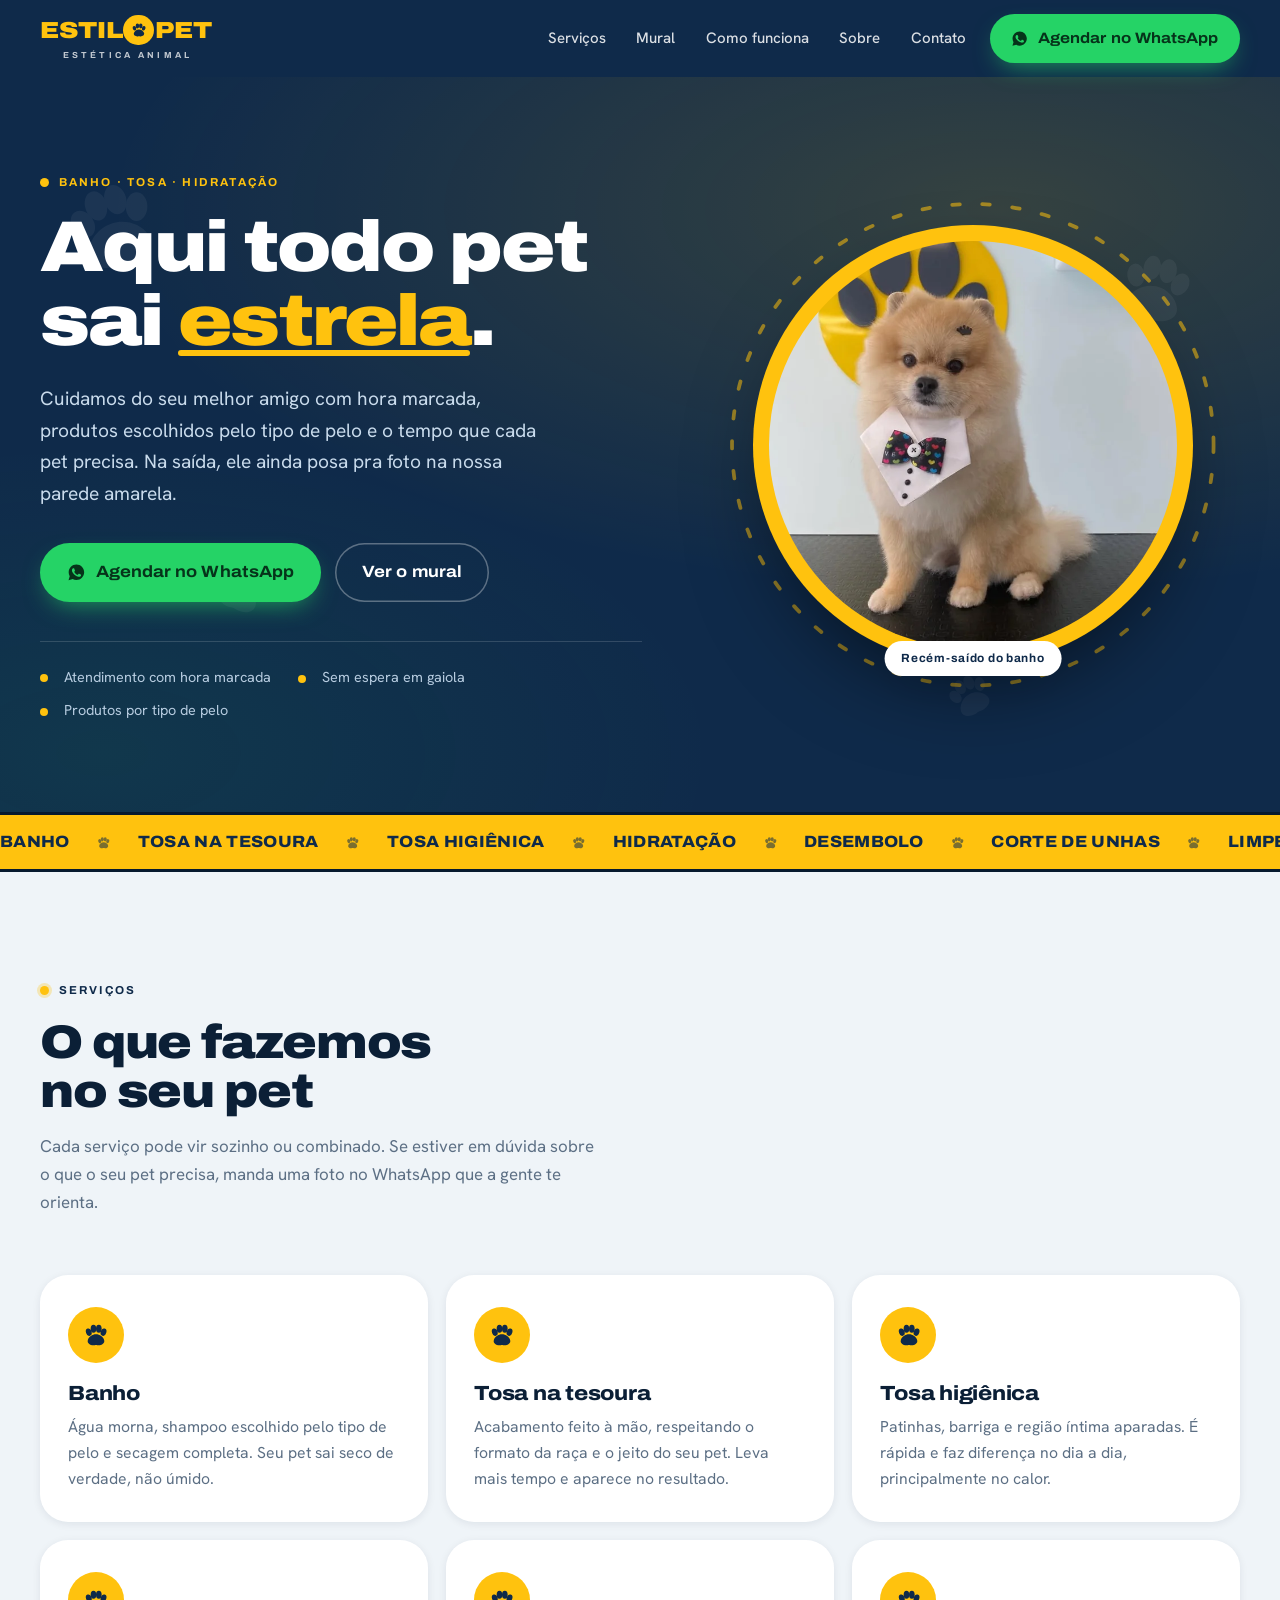
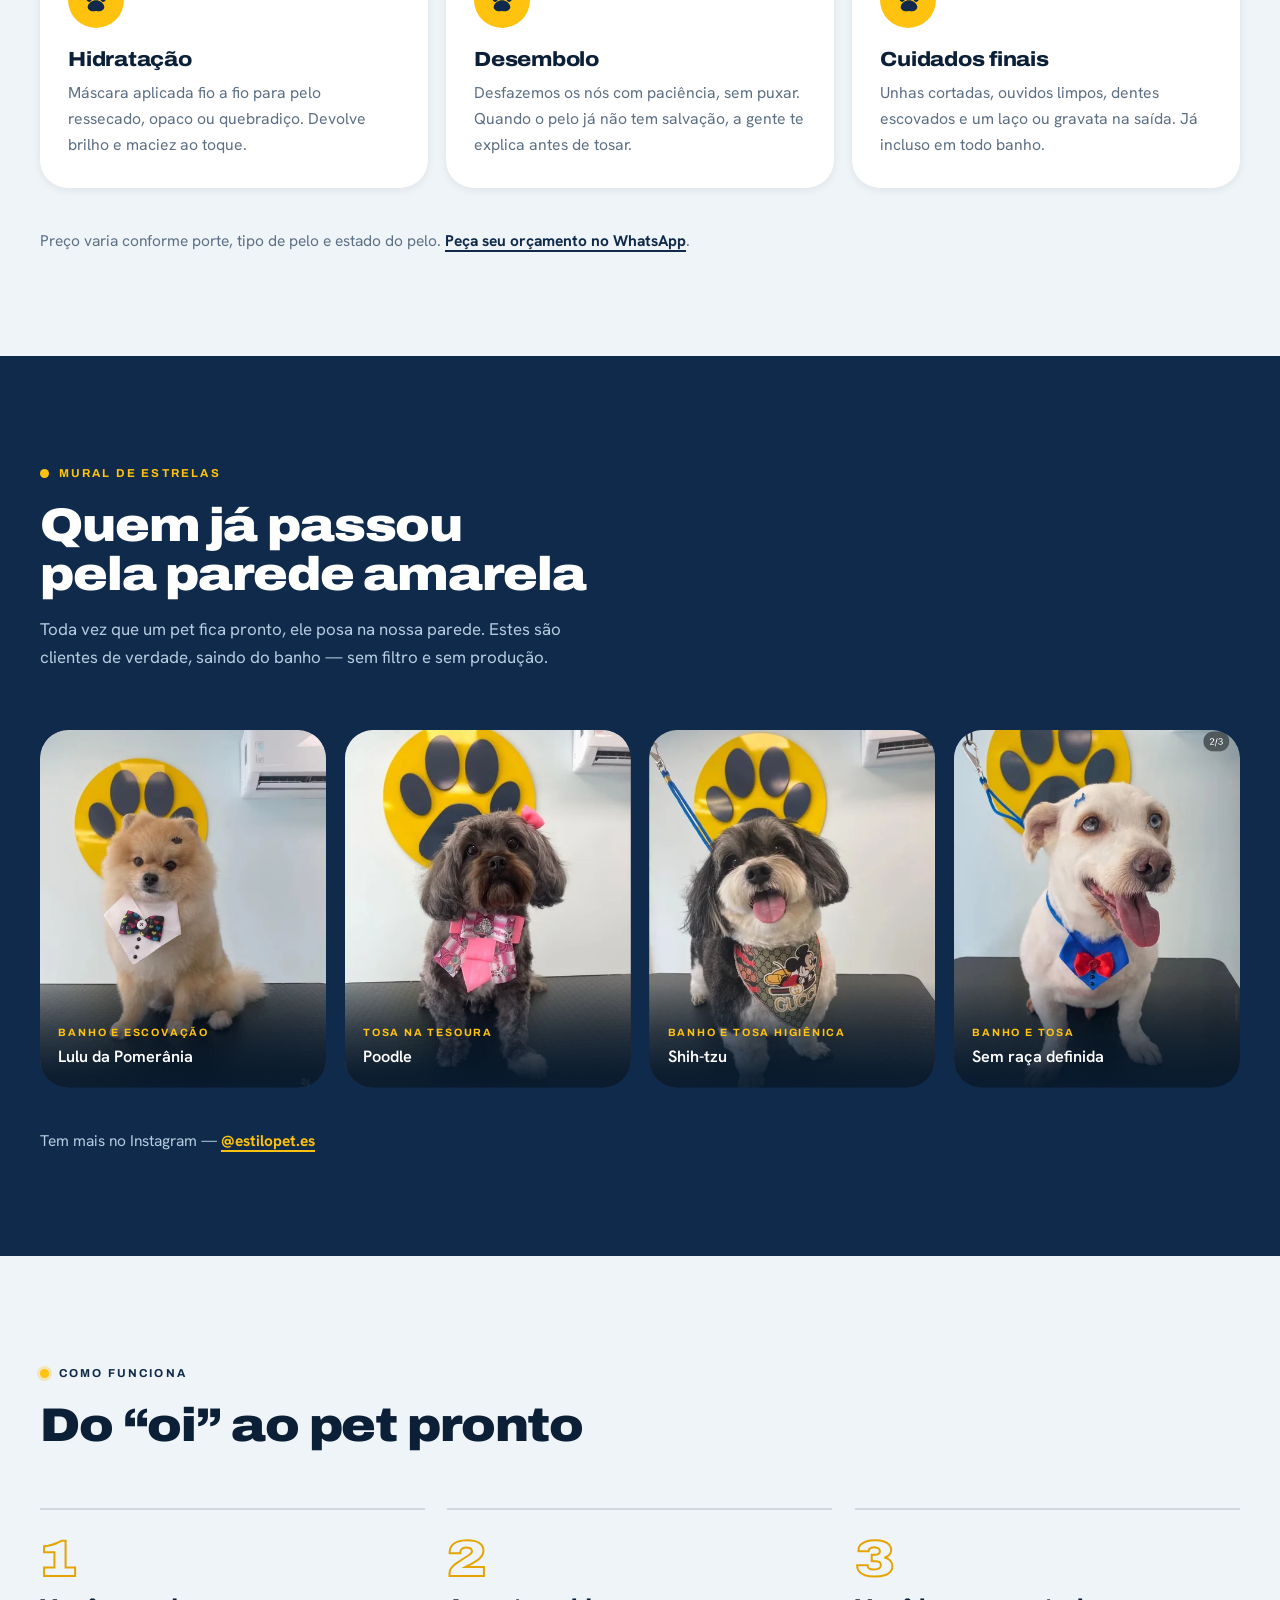
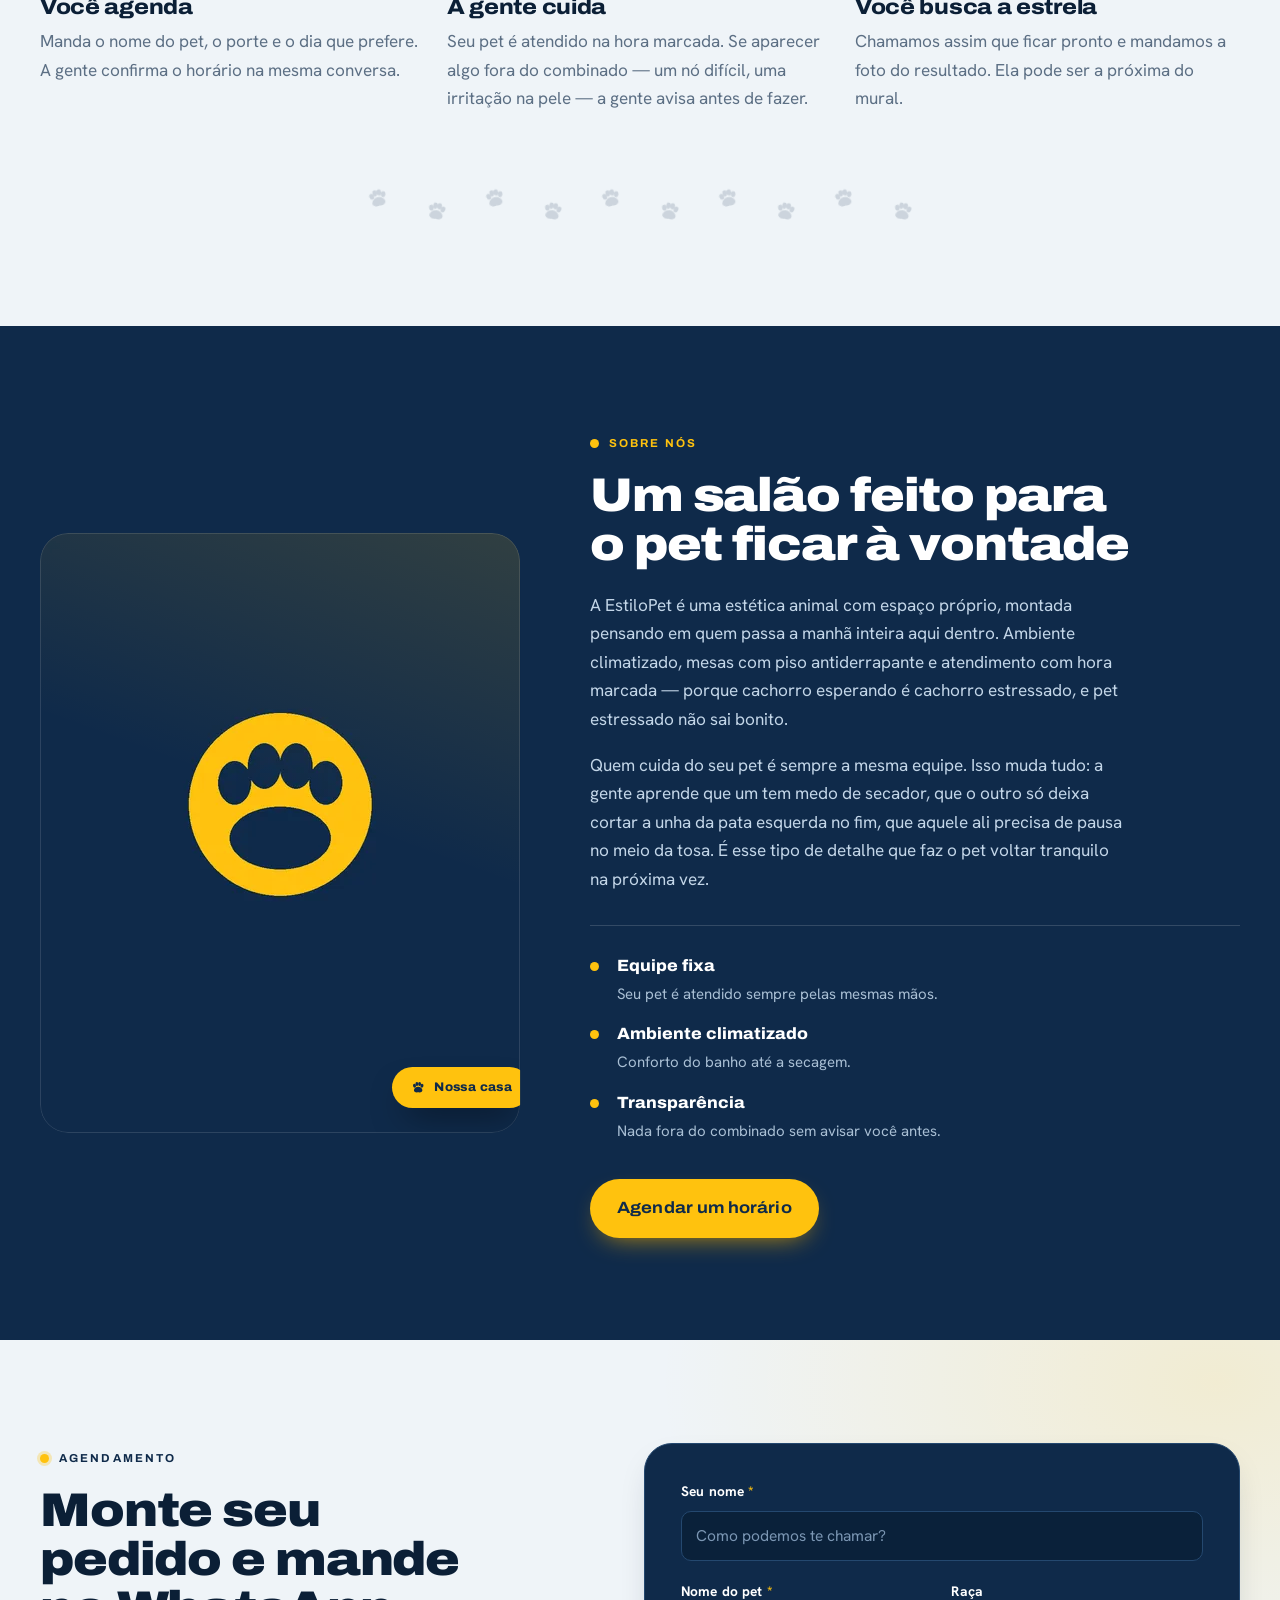
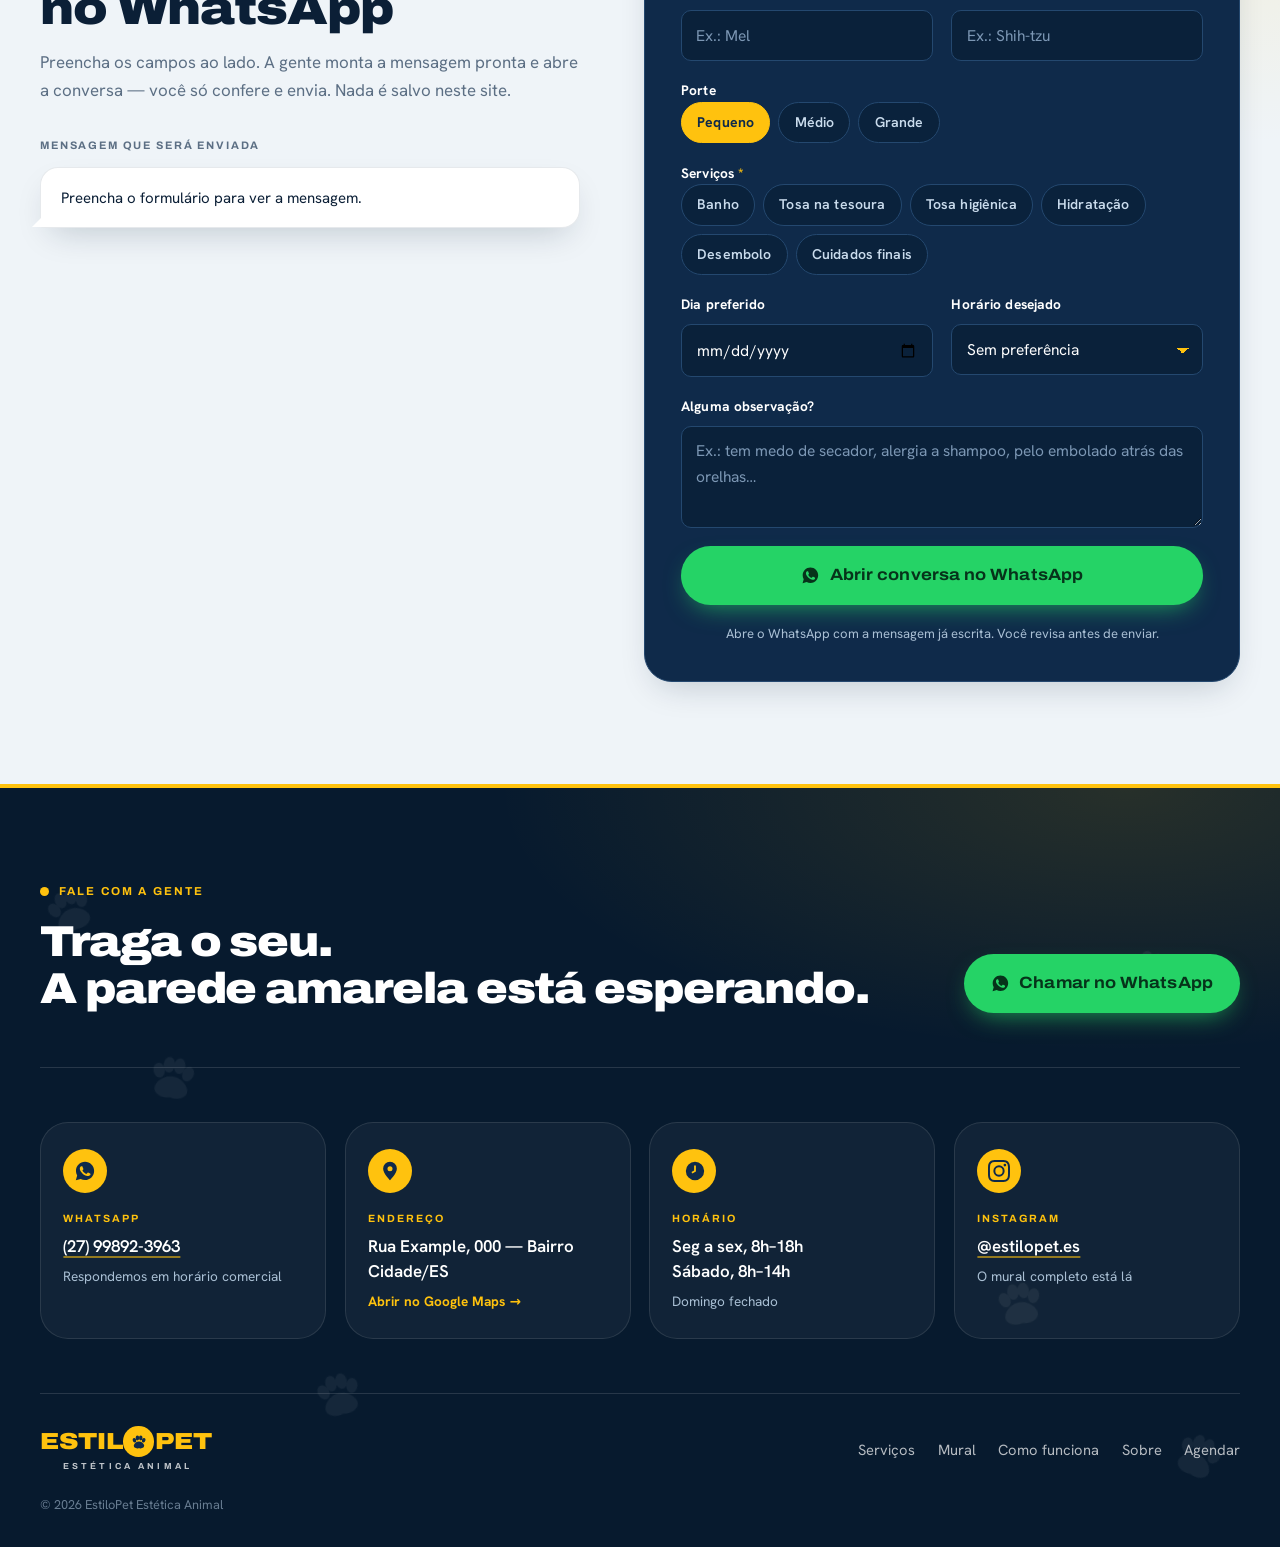
==== commit 2fd0911e: "Adiciona painel interno e melhora desempenho do site Desempenho e rolagem - Rolagem suave propria em" ====
--- a/index.html
+++ b/index.html
@@ -413,11 +413,29 @@
         <p class="err" data-err="tutor"></p>
       </div>
 
-      <div class="field">
-        <label for="pet">Nome do pet <span class="req">*</span></label>
-        <input id="pet" name="pet" type="text" required placeholder="Ex.: Mel">
-        <p class="err" data-err="pet"></p>
-      </div>
+      <div class="field-row">
+        <div class="field">
+          <label for="pet">Nome do pet <span class="req">*</span></label>
+          <input id="pet" name="pet" type="text" required placeholder="Ex.: Mel">
+          <p class="err" data-err="pet"></p>
+        </div>
+        <div class="field">
+          <label for="raca">Raça</label>
+          <input id="raca" name="raca" type="text" list="racas" placeholder="Ex.: Shih-tzu">
+        </div>
+      </div>
+
+      <datalist id="racas">
+        <option>Sem raça definida</option><option>Shih-tzu</option><option>Poodle</option>
+        <option>Lulu da Pomerânia</option><option>Yorkshire</option><option>Maltês</option>
+        <option>Lhasa Apso</option><option>Pinscher</option><option>Pug</option>
+        <option>Bulldog Francês</option><option>Golden Retriever</option><option>Labrador</option>
+        <option>Border Collie</option><option>Beagle</option><option>Schnauzer</option>
+        <option>Chihuahua</option><option>Rottweiler</option><option>Pastor Alemão</option>
+        <option>Dachshund</option><option>Cocker Spaniel</option><option>Husky Siberiano</option>
+        <option>Akita</option><option>Boxer</option><option>Pit Bull</option>
+        <option>Gato</option>
+      </datalist>
 
       <fieldset class="field">
         <legend>Porte</legend>
--- a/assets/css/style.css
+++ b/assets/css/style.css
@@ -31,6 +31,7 @@
   --ease: cubic-bezier(.22,.61,.36,1);
   --ease-out: cubic-bezier(.16,1,.3,1);
   --ease-soft: cubic-bezier(.25,.8,.25,1);
+  --ease-suave: cubic-bezier(.22,.68,.24,1);
 
   --shadow-sm: 0 2px 8px rgba(11,31,54,.08);
   --shadow-md: 0 14px 34px -12px rgba(11,31,54,.22);
@@ -39,7 +40,9 @@
 
 /* ── reset ─────────────────────────────────────────────── */
 *,*::before,*::after{ box-sizing:border-box; }
-html{ scroll-behavior:smooth; -webkit-text-size-adjust:100%; }
+html{ -webkit-text-size-adjust:100%; }
+/* sem JS, o navegador ainda rola suave nas âncoras */
+html:not(.js){ scroll-behavior:smooth; }
 body{
   margin:0;
   background:var(--white);
@@ -158,7 +161,7 @@
   background:var(--navy);
   transition:box-shadow .3s var(--ease), background-color .3s var(--ease);
 }
-.nav.is-stuck{ background:rgba(9,26,45,.93); backdrop-filter:blur(14px); box-shadow:0 10px 30px -18px rgba(0,0,0,.9); }
+.nav.is-stuck{ background:#0A1E36; box-shadow:0 10px 30px -18px rgba(0,0,0,.9); }
 .nav__inner{ display:flex; align-items:center; gap:1.5rem; padding:.85rem 0; }
 .nav__links{ display:flex; gap:1.9rem; margin-left:auto; }
 .nav__links a{
@@ -495,8 +498,8 @@
 .trilha svg:nth-child(odd){  transform-origin:50% 50%; margin-top:-.85rem; rotate:-13deg; }
 .trilha svg:nth-child(even){ margin-top:.85rem; rotate:9deg; }
 .trilha.is-in svg{
-  animation:pisada .55s var(--ease-out) forwards;
-  animation-delay:calc(var(--i) * 105ms);
+  animation:pisada .7s var(--ease-suave) forwards;
+  animation-delay:calc(var(--i) * 115ms);
 }
 @keyframes pisada{ to{ opacity:.16; transform:translateY(0) scale(1); } }
 
@@ -705,7 +708,7 @@
 .fab:hover .fab__balao,.fab:focus-visible .fab__balao{ opacity:1; translate:0 -50%; }
 
 /* ── animações ─────────────────────────────────────────── */
-@keyframes rise{ from{ opacity:0; transform:translateY(26px); } to{ opacity:1; transform:none; } }
+@keyframes rise{ from{ opacity:0; transform:translate3d(0,20px,0); } to{ opacity:1; transform:none; } }
 @keyframes pop{ from{ opacity:0; transform:scale(.86); } to{ opacity:1; transform:none; } }
 @keyframes spin{ to{ transform:rotate(360deg); } }
 @keyframes slide{ to{ transform:translateX(-50%); } }
@@ -715,29 +718,39 @@
   50%    { transform:translate(14px,-22px) rotate(9deg); }
 }
 
-.load{ animation:rise .85s var(--ease-out) both; animation-delay:var(--d,0ms); }
+.load{ animation:rise 1s var(--ease-suave) both; animation-delay:var(--d,0ms); }
 .load--disc{ animation-name:pop; animation-duration:1s; }
 
 html.js .reveal{
-  opacity:0; transform:translateY(18px);
-  filter:blur(6px);
-  will-change:opacity,transform,filter;
+  opacity:0;
+  transform:translate3d(0,14px,0);
+  filter:blur(2.5px);          /* leve: só tira o "corte seco" da entrada */
 }
 html.js .reveal.is-in{
-  opacity:1; transform:none; filter:none;
-  transition:opacity .9s var(--ease-soft), transform .9s var(--ease-soft), filter .7s var(--ease-soft);
+  opacity:1; transform:translate3d(0,0,0); filter:blur(0);
+  transition:opacity 1.05s var(--ease-suave),
+             transform 1.05s var(--ease-suave),
+             filter .55s linear;
   transition-delay:var(--d,0ms);
 }
-html.js .reveal.is-in{ will-change:auto; }
-
-/* imagens entram com um leve corte que abre de baixo para cima */
-html.js .reveal--img{ clip-path:inset(12% 0 0 0 round var(--r-lg)); transform:translateY(18px) scale(1.03); }
+
+/* imagens abrem num recorte de baixo para cima — sem desfoque, que é caro */
+html.js .reveal--img{
+  filter:none;
+  clip-path:inset(10% 0 0 0 round var(--r-lg));
+  transform:translate3d(0,14px,0) scale(1.02);
+}
 html.js .reveal--img.is-in{
-  clip-path:inset(0 0 0 0 round var(--r-lg)); transform:none;
-  transition:opacity .9s var(--ease-soft), transform 1.05s var(--ease-soft),
-             clip-path 1.05s var(--ease-soft), filter .7s var(--ease-soft);
+  clip-path:inset(0 0 0 0 round var(--r-lg));
+  transform:translate3d(0,0,0) scale(1);
+  transition:opacity 1s var(--ease-suave),
+             transform 1.15s var(--ease-suave),
+             clip-path 1.15s var(--ease-suave);
   transition-delay:var(--d,0ms);
 }
+
+/* liga a aceleração só enquanto o elemento está prestes a animar */
+html.js .reveal.vai-animar{ will-change:opacity,transform,filter; }
 
 /* ── responsivo ────────────────────────────────────────── */
 @media (max-width:1000px){
@@ -785,7 +798,7 @@
   }
   .load{ opacity:1; transform:none; }
   html.js .reveal,
-  html.js .reveal--img{ opacity:1; transform:none; filter:none; clip-path:none; }
+  html.js .reveal--img{ opacity:1; transform:none; filter:none; clip-path:none; will-change:auto; }
   .trilha svg,.rodape__patas svg{ opacity:var(--op,.12); transform:none; }
   .hero__title em::after{ transform:scaleX(1); }
   .marquee__track{ animation:none; }
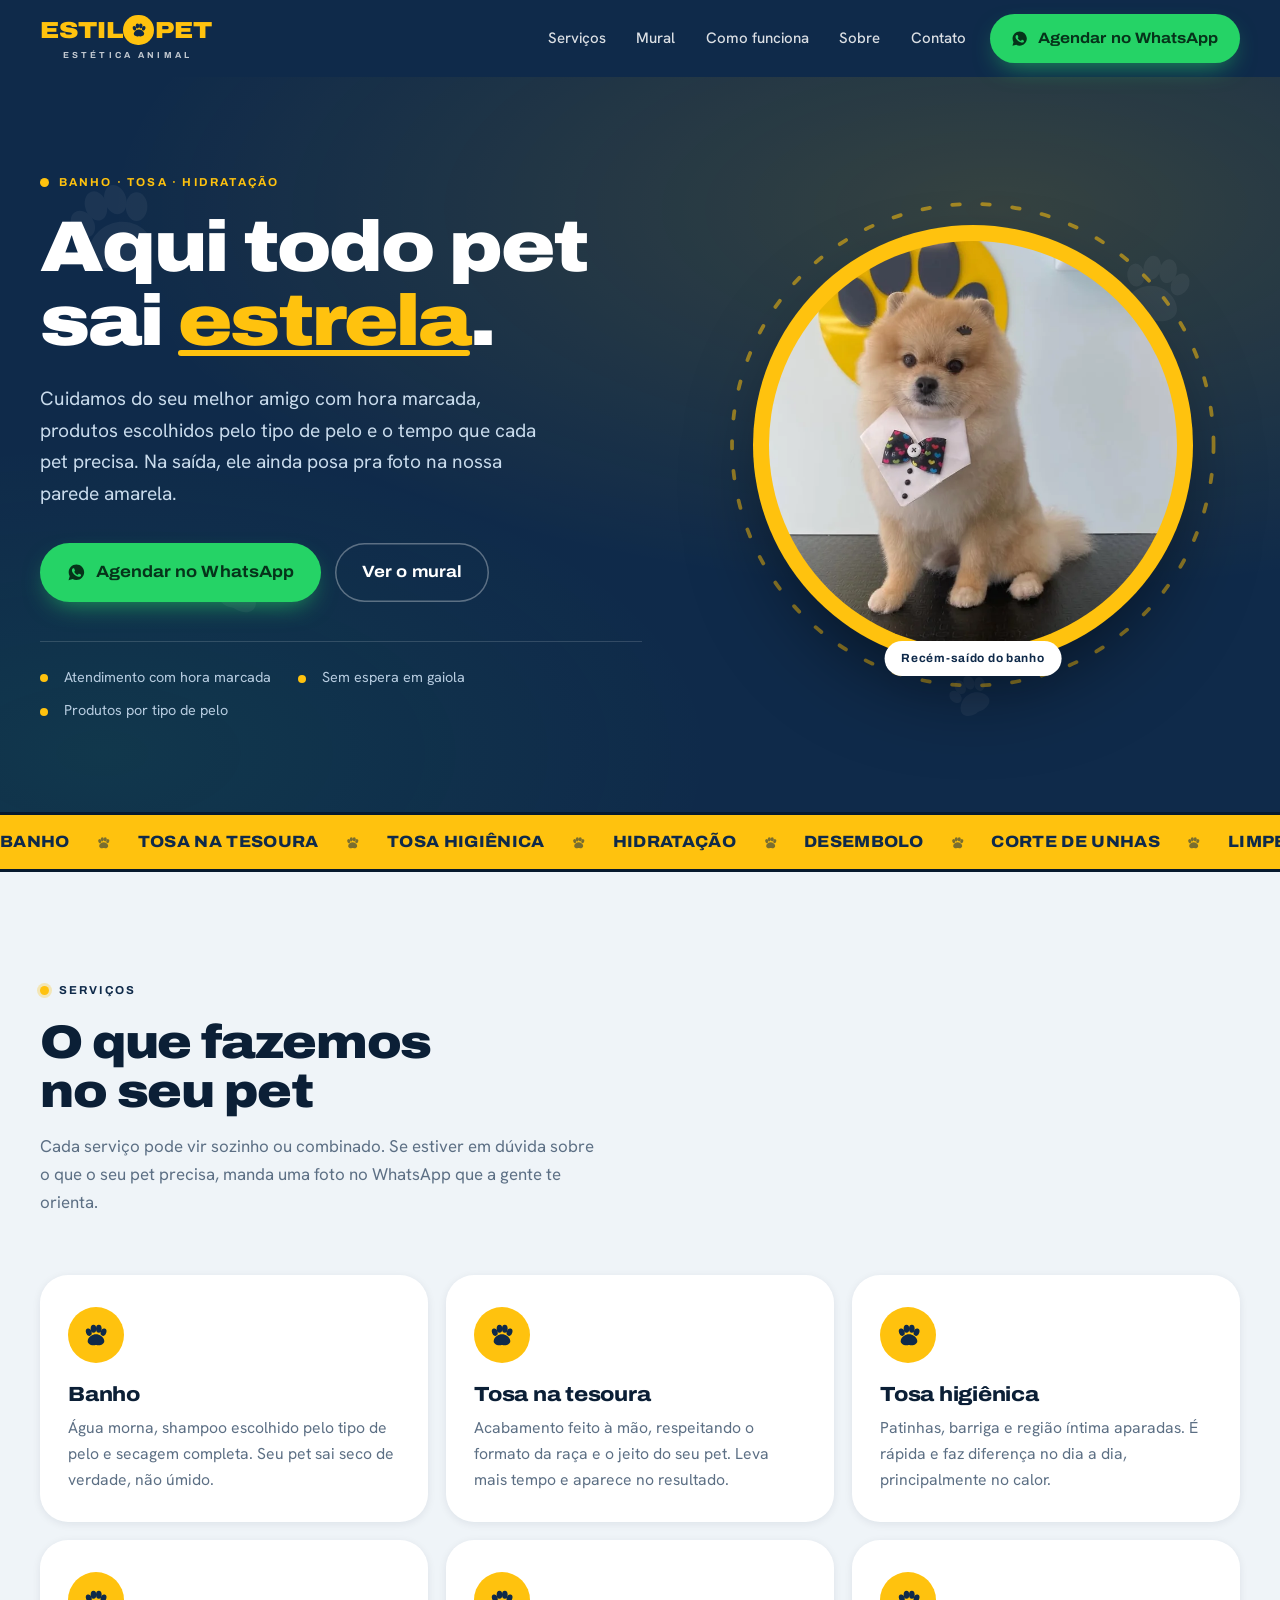
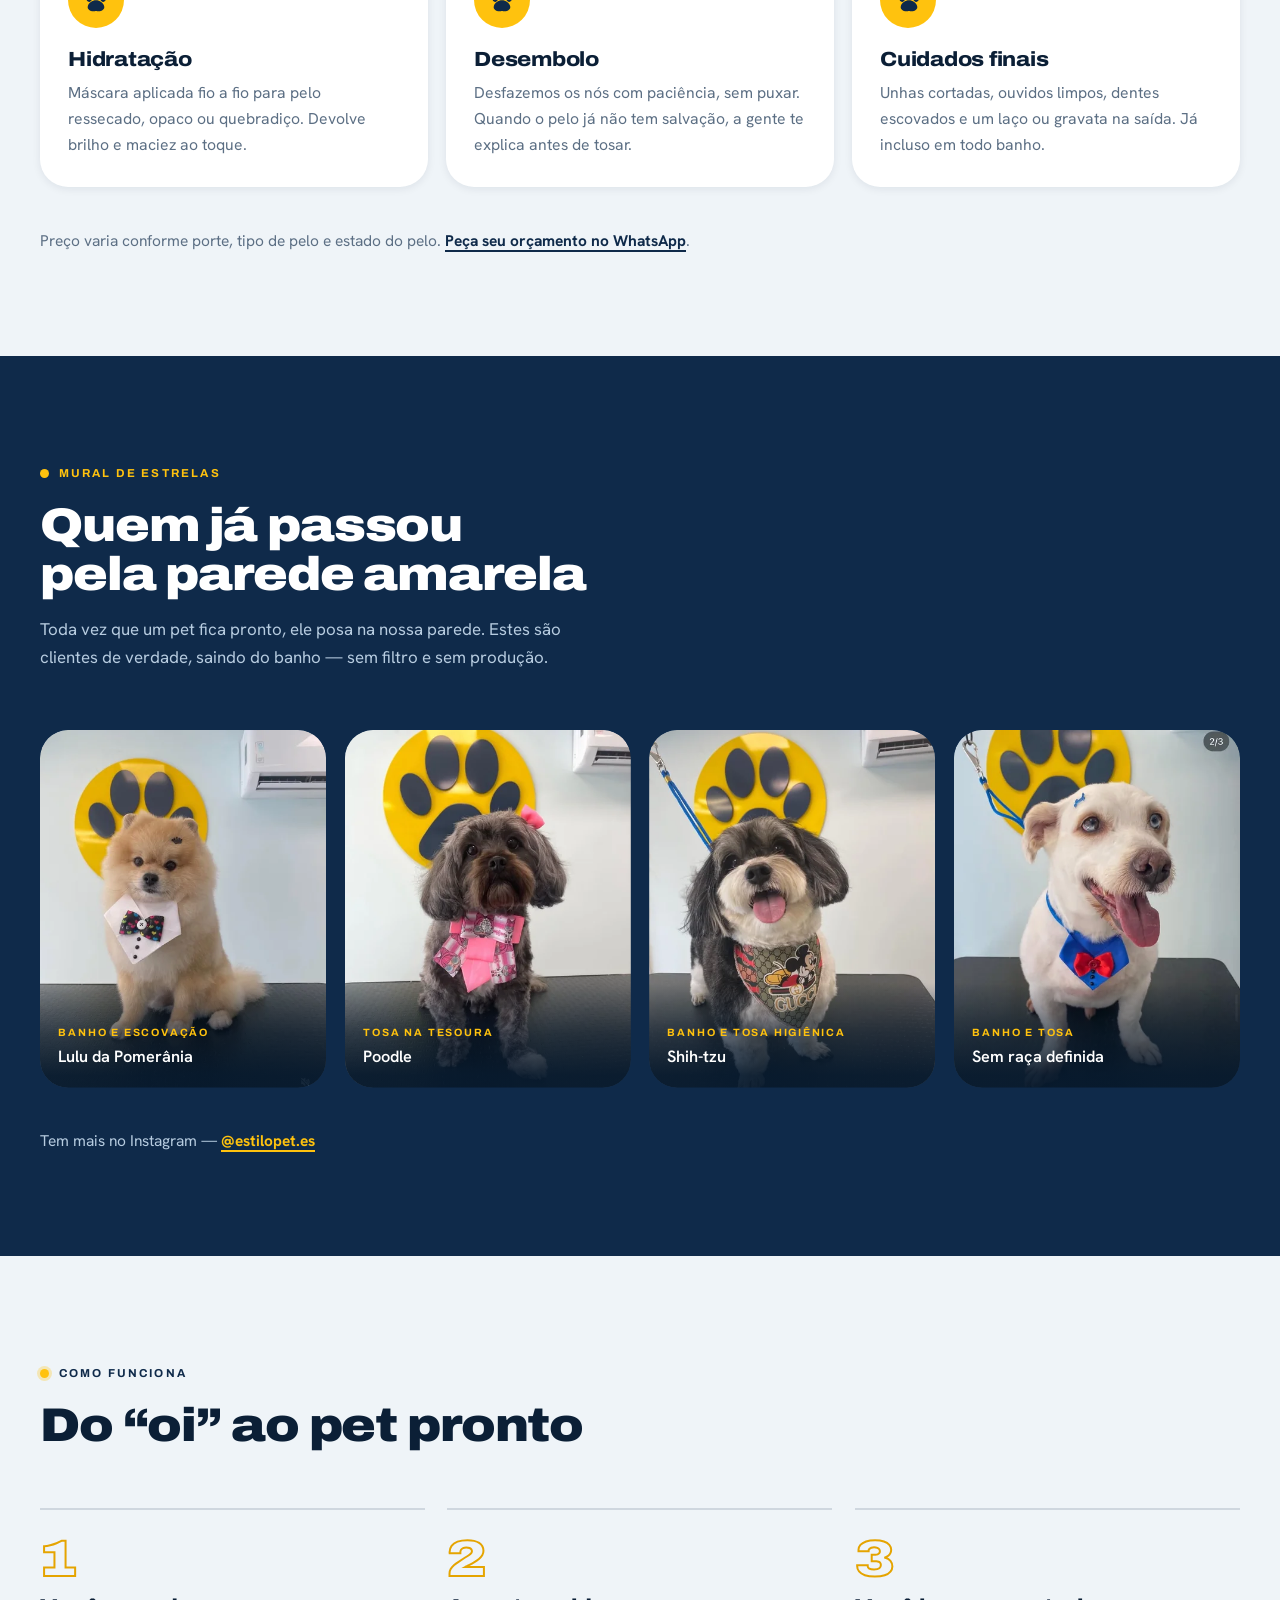
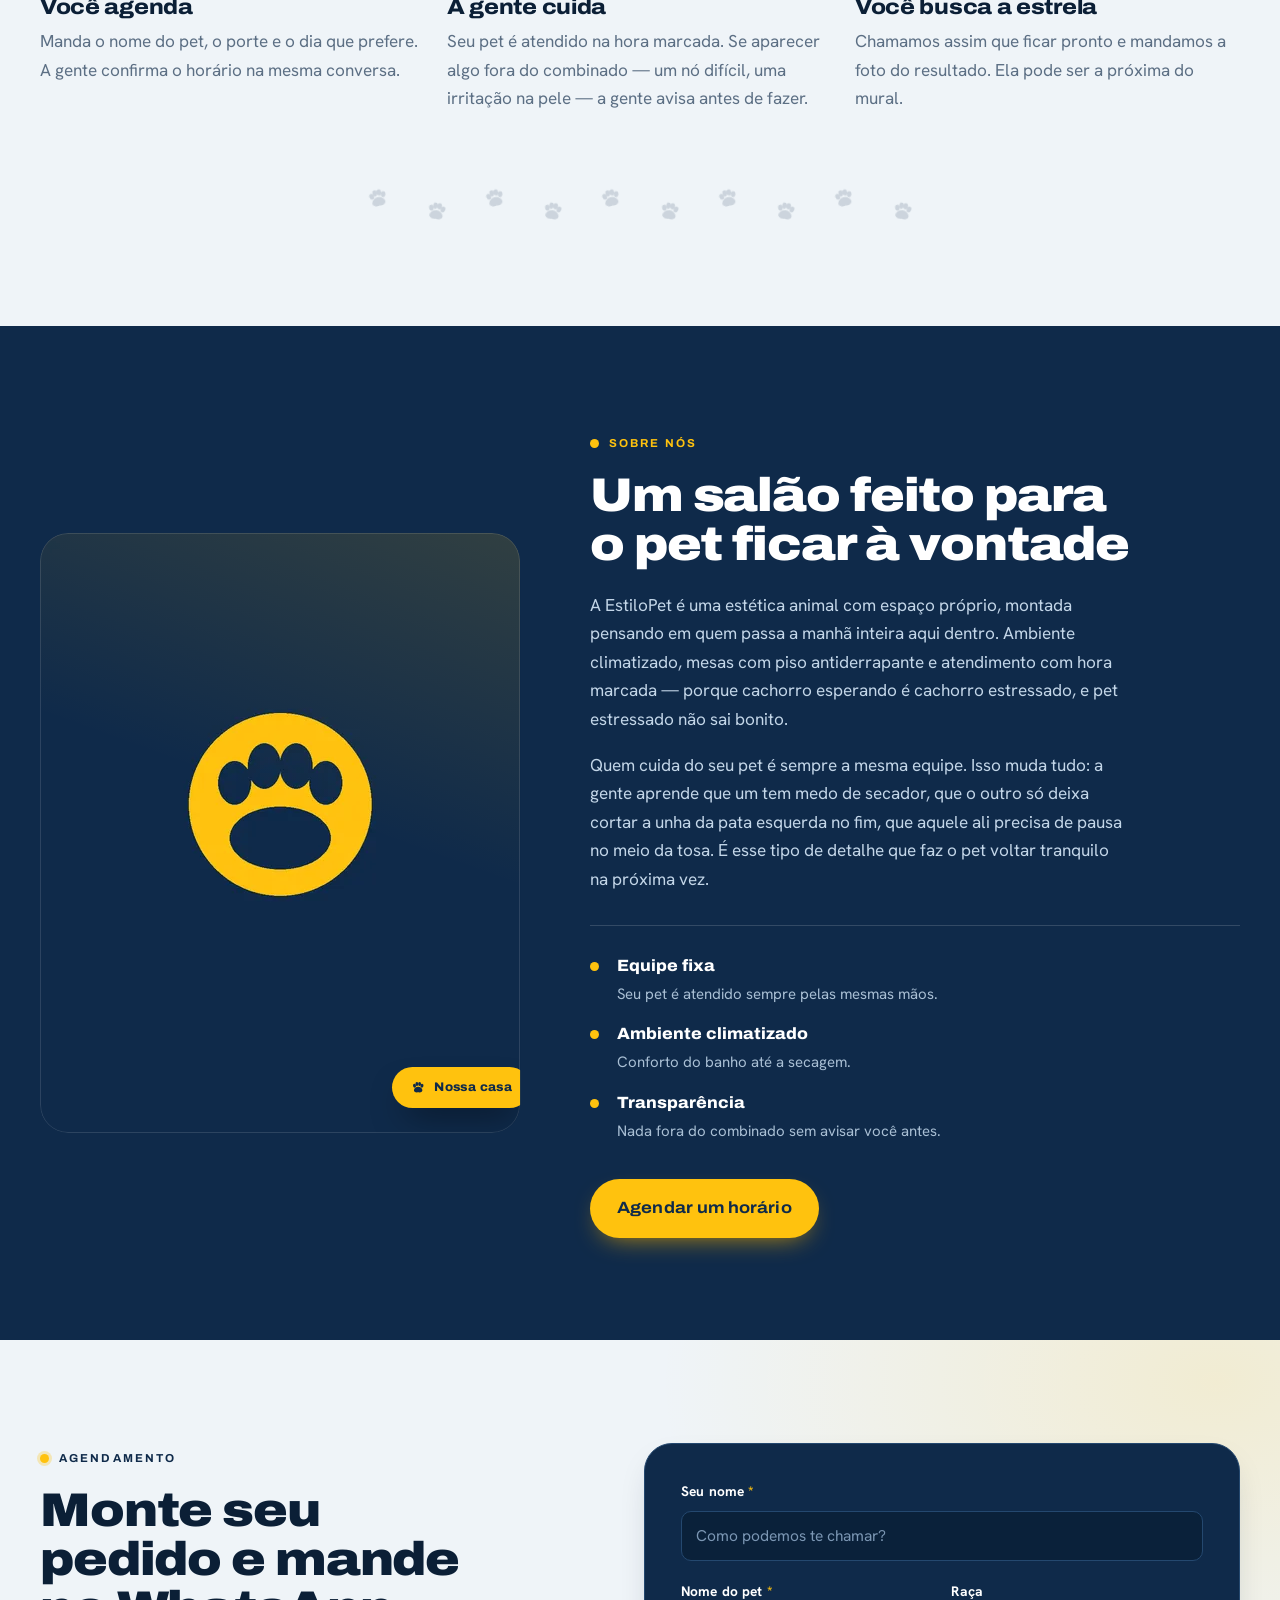
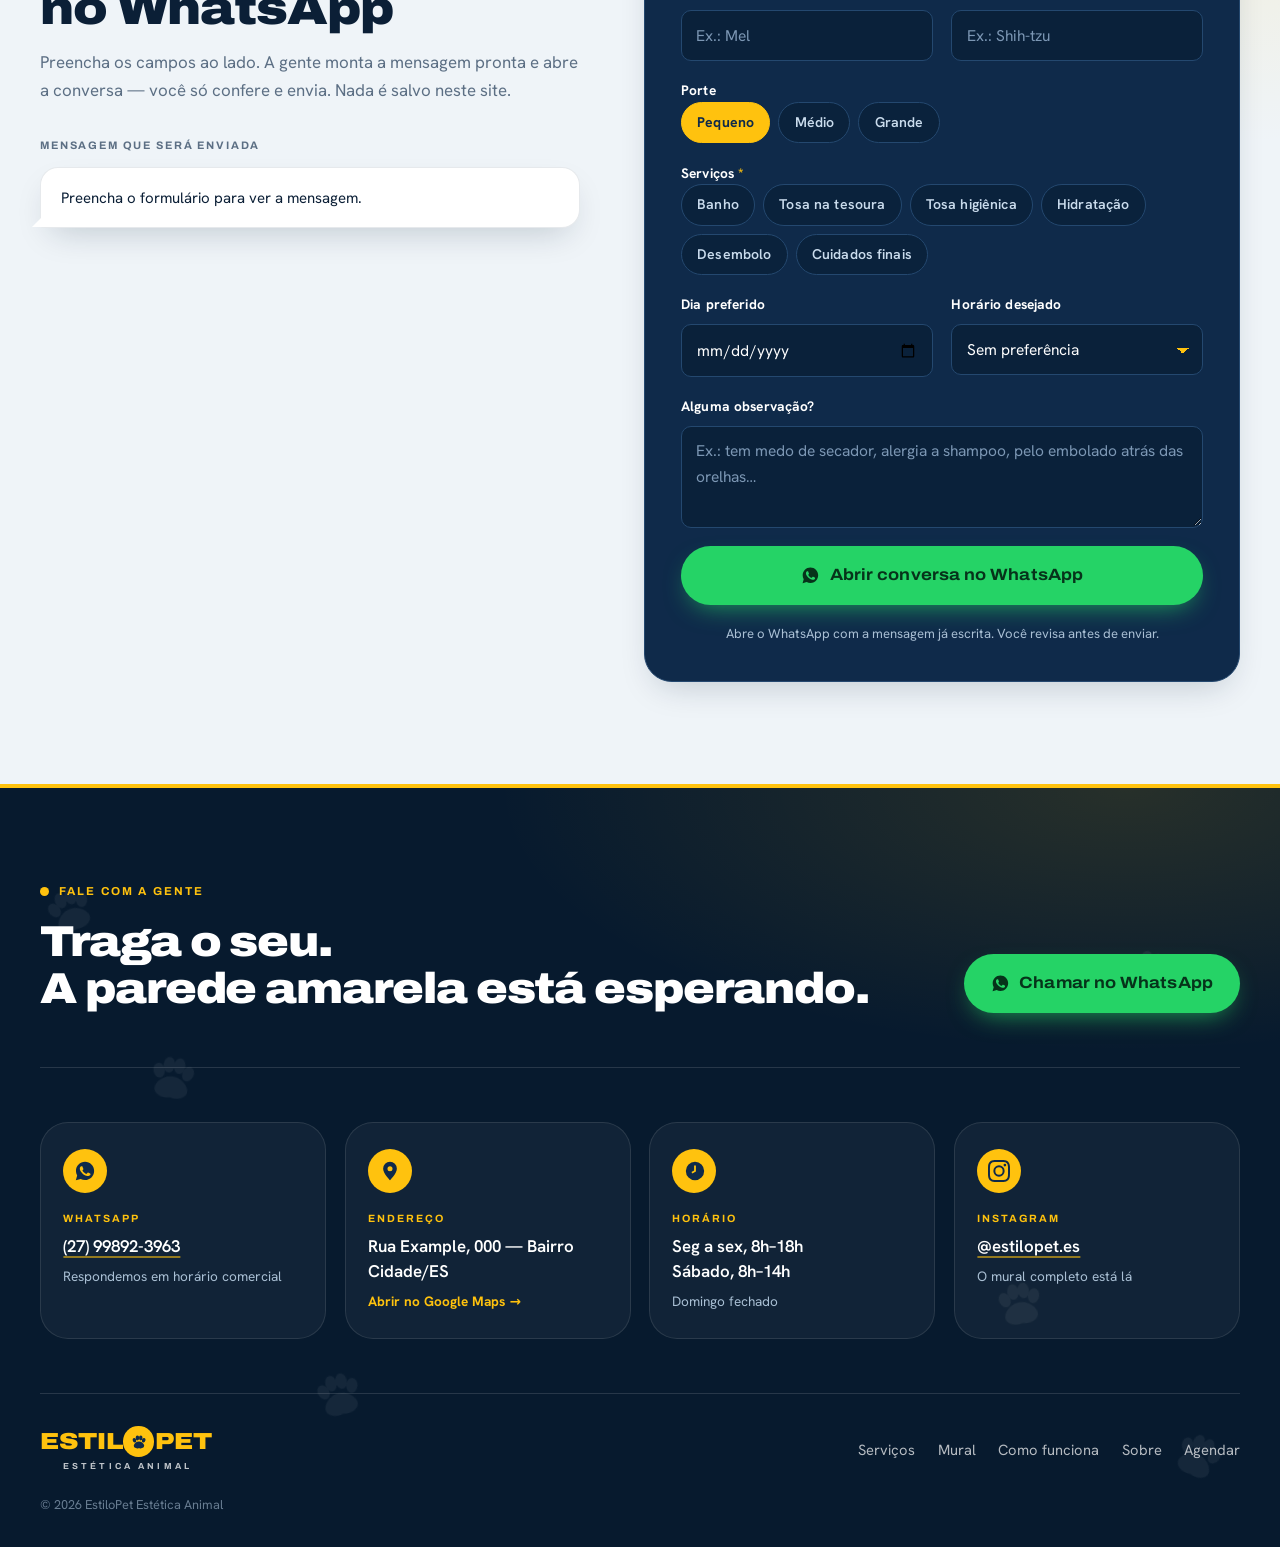
==== commit 2d2a82da: "Refaz o painel e liga os agendamentos do site a ele Painel: visual novo Fundo quase preto com luzes " ====
--- a/index.html
+++ b/index.html
@@ -580,6 +580,8 @@
   <span class="fab__balao">Fale com a gente</span>
 </a>
 
+<script src="assets/js/config.js"></script>
+<script src="assets/js/dados.js"></script>
 <script src="assets/js/main.js"></script>
 </body>
 </html>
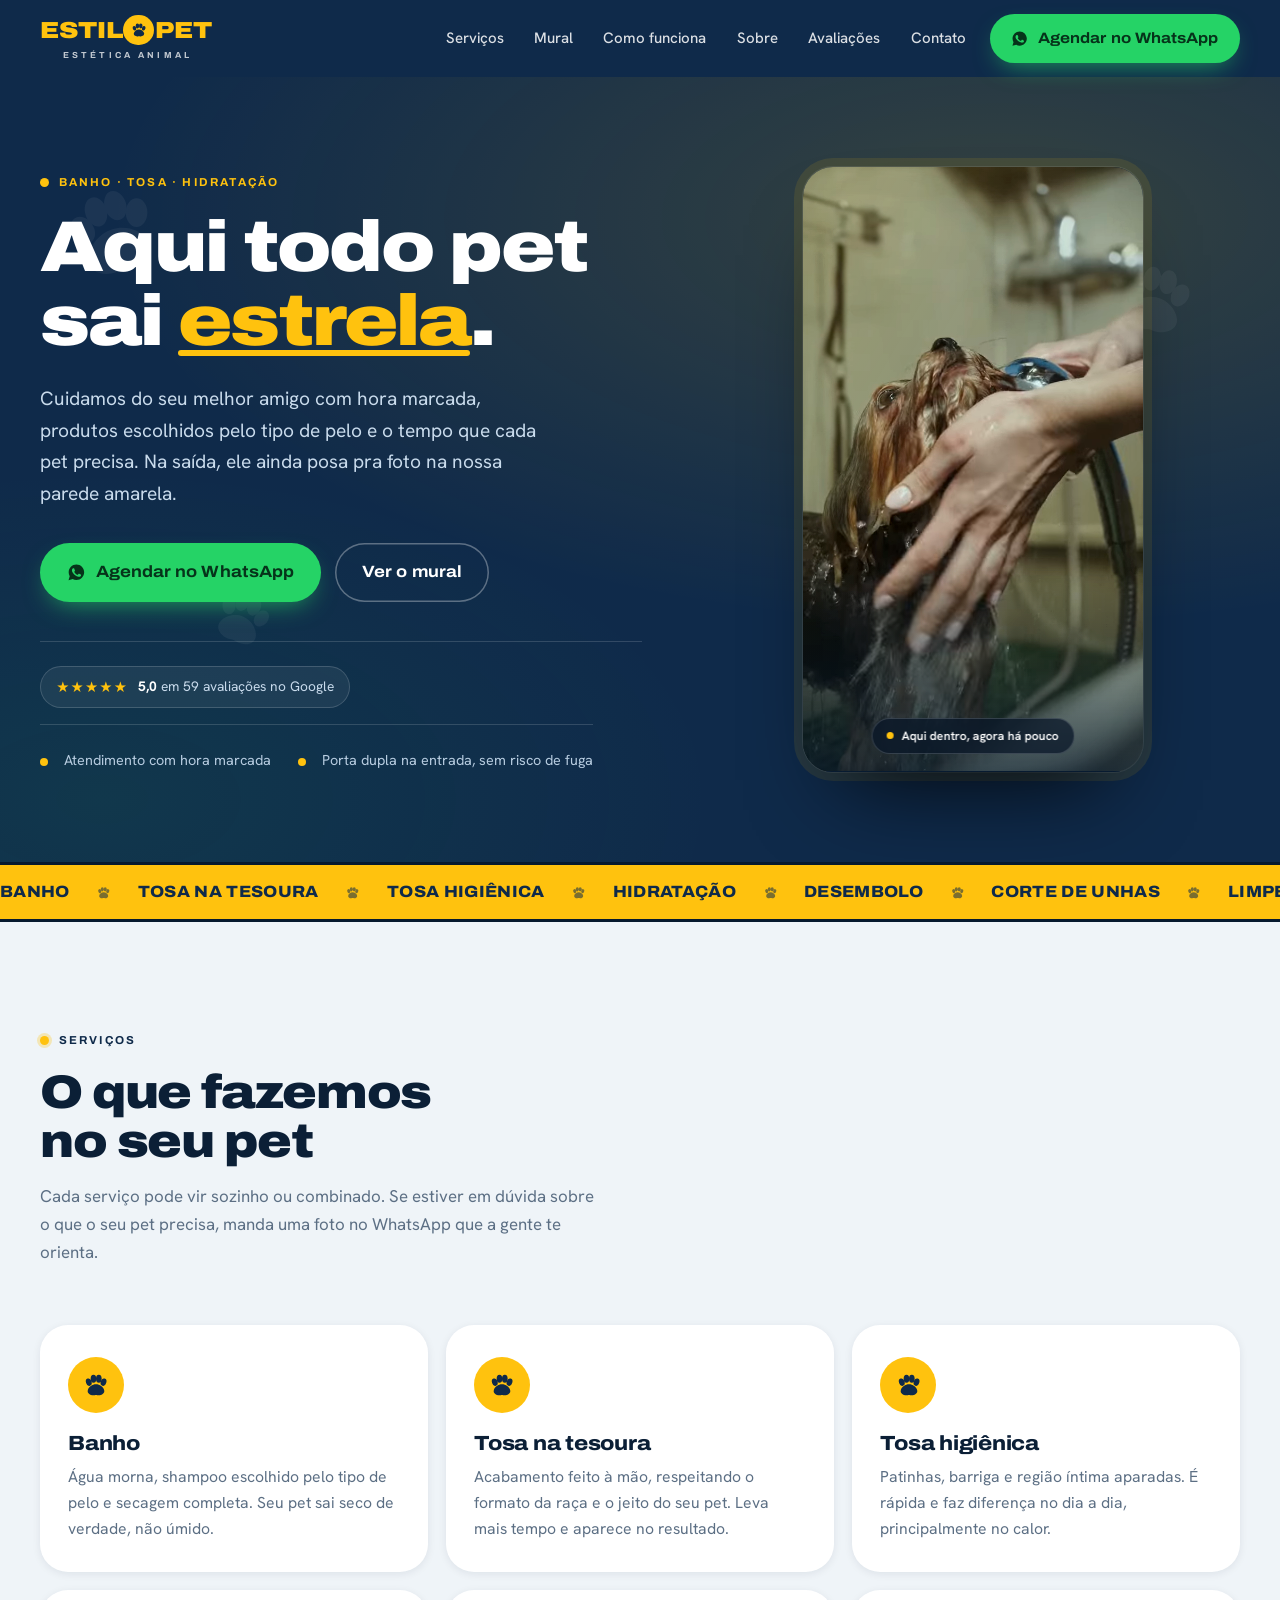
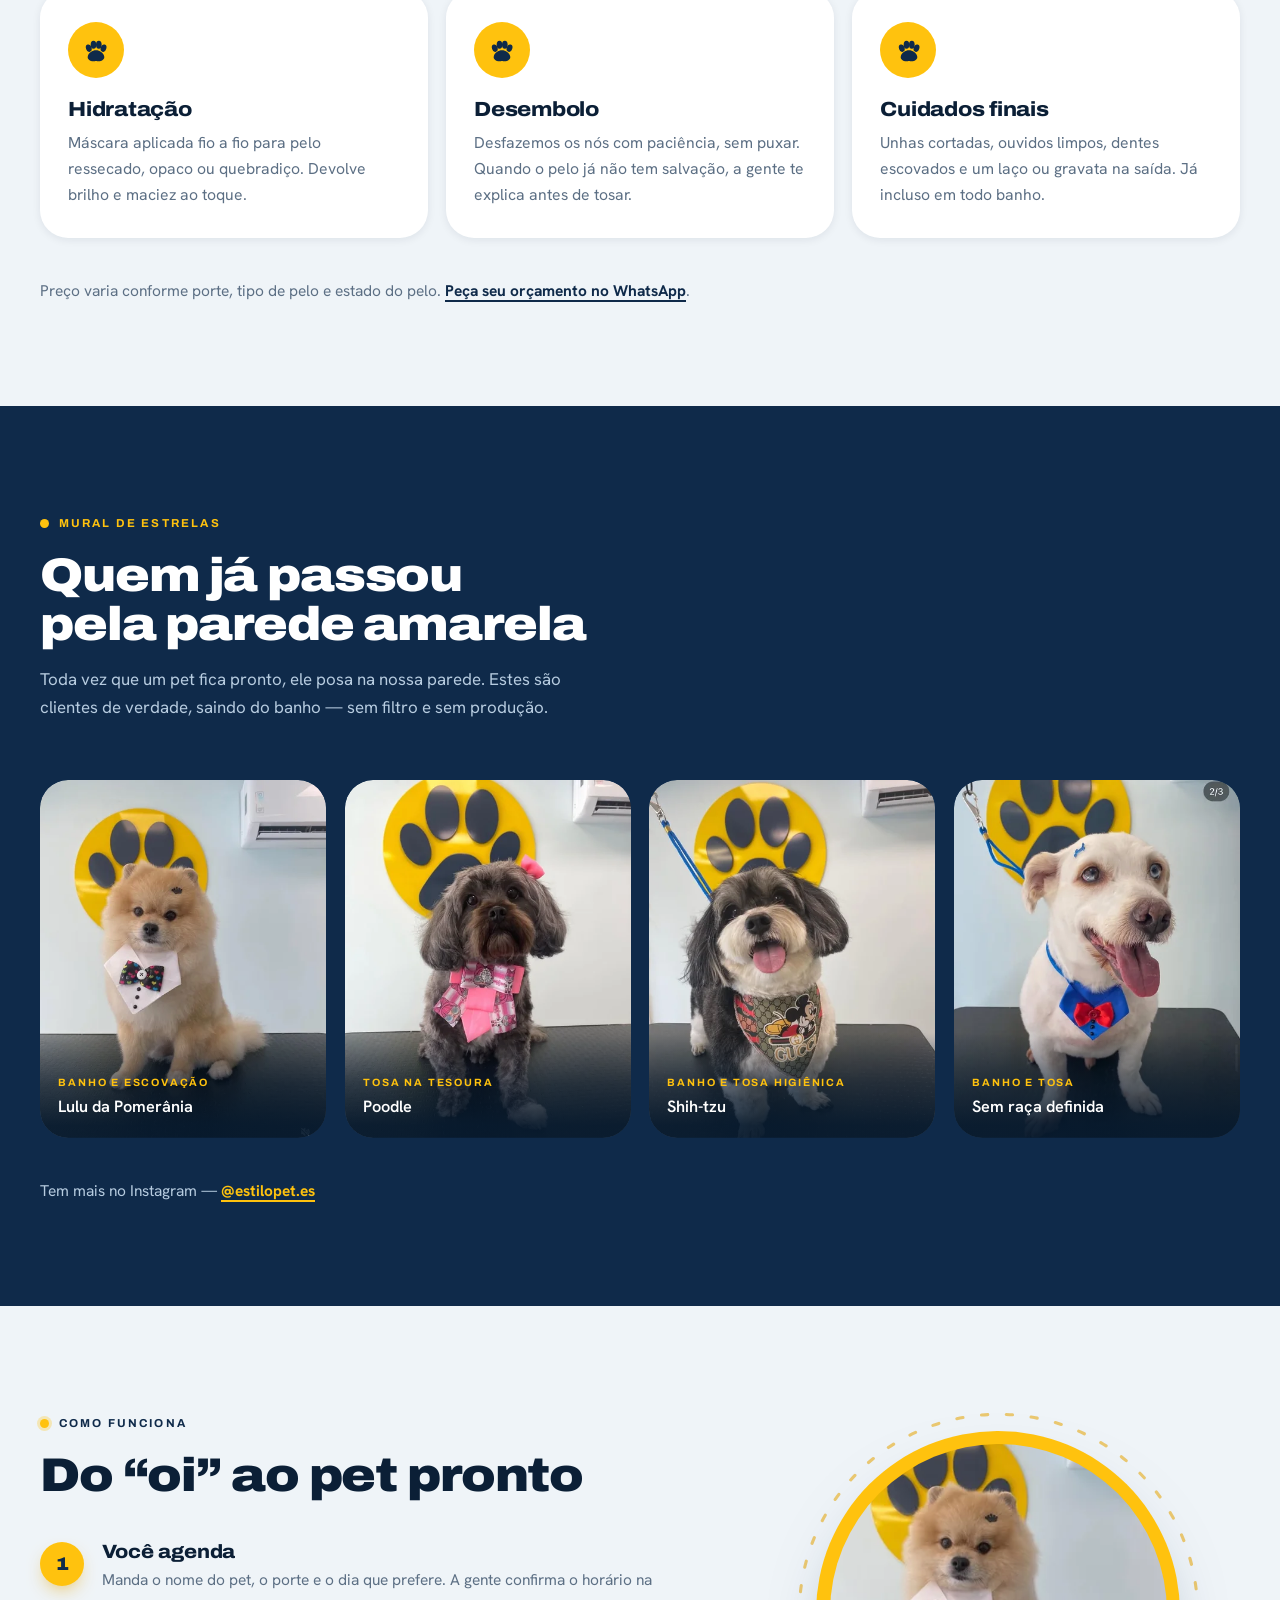
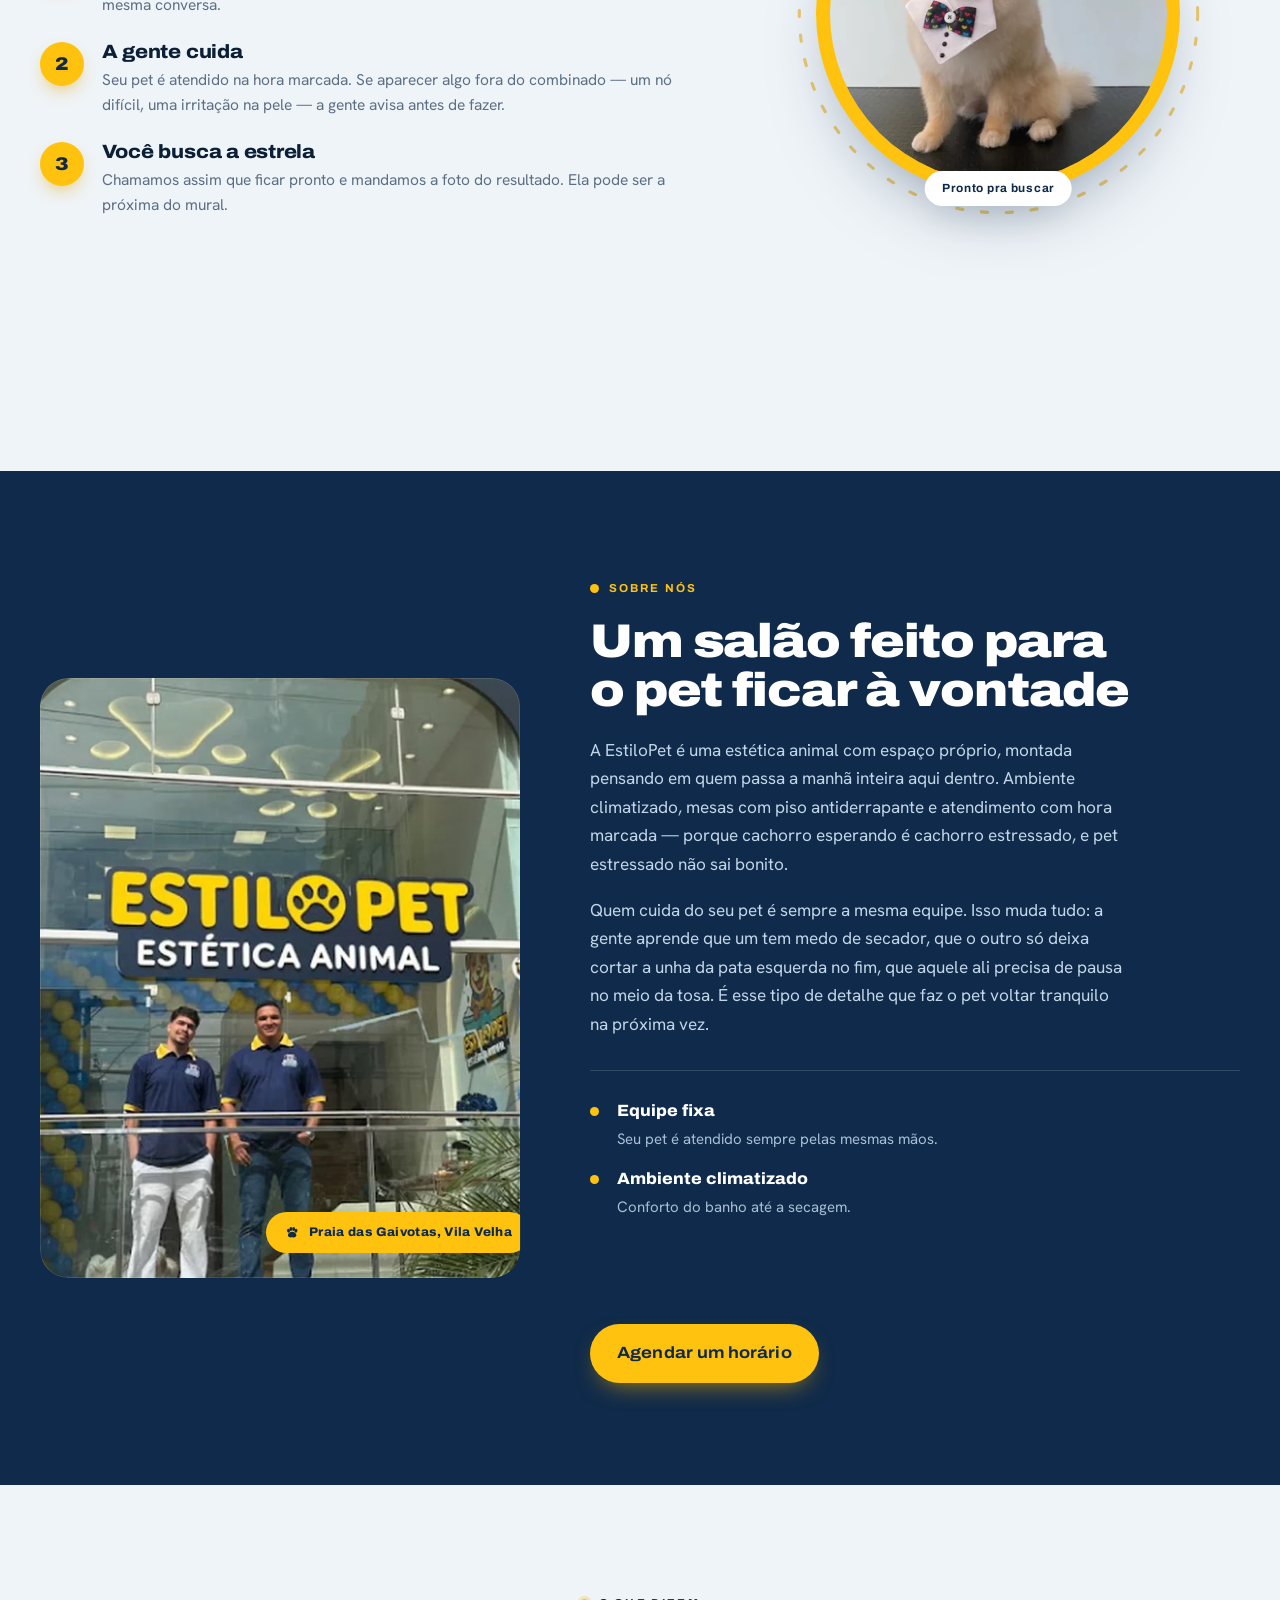
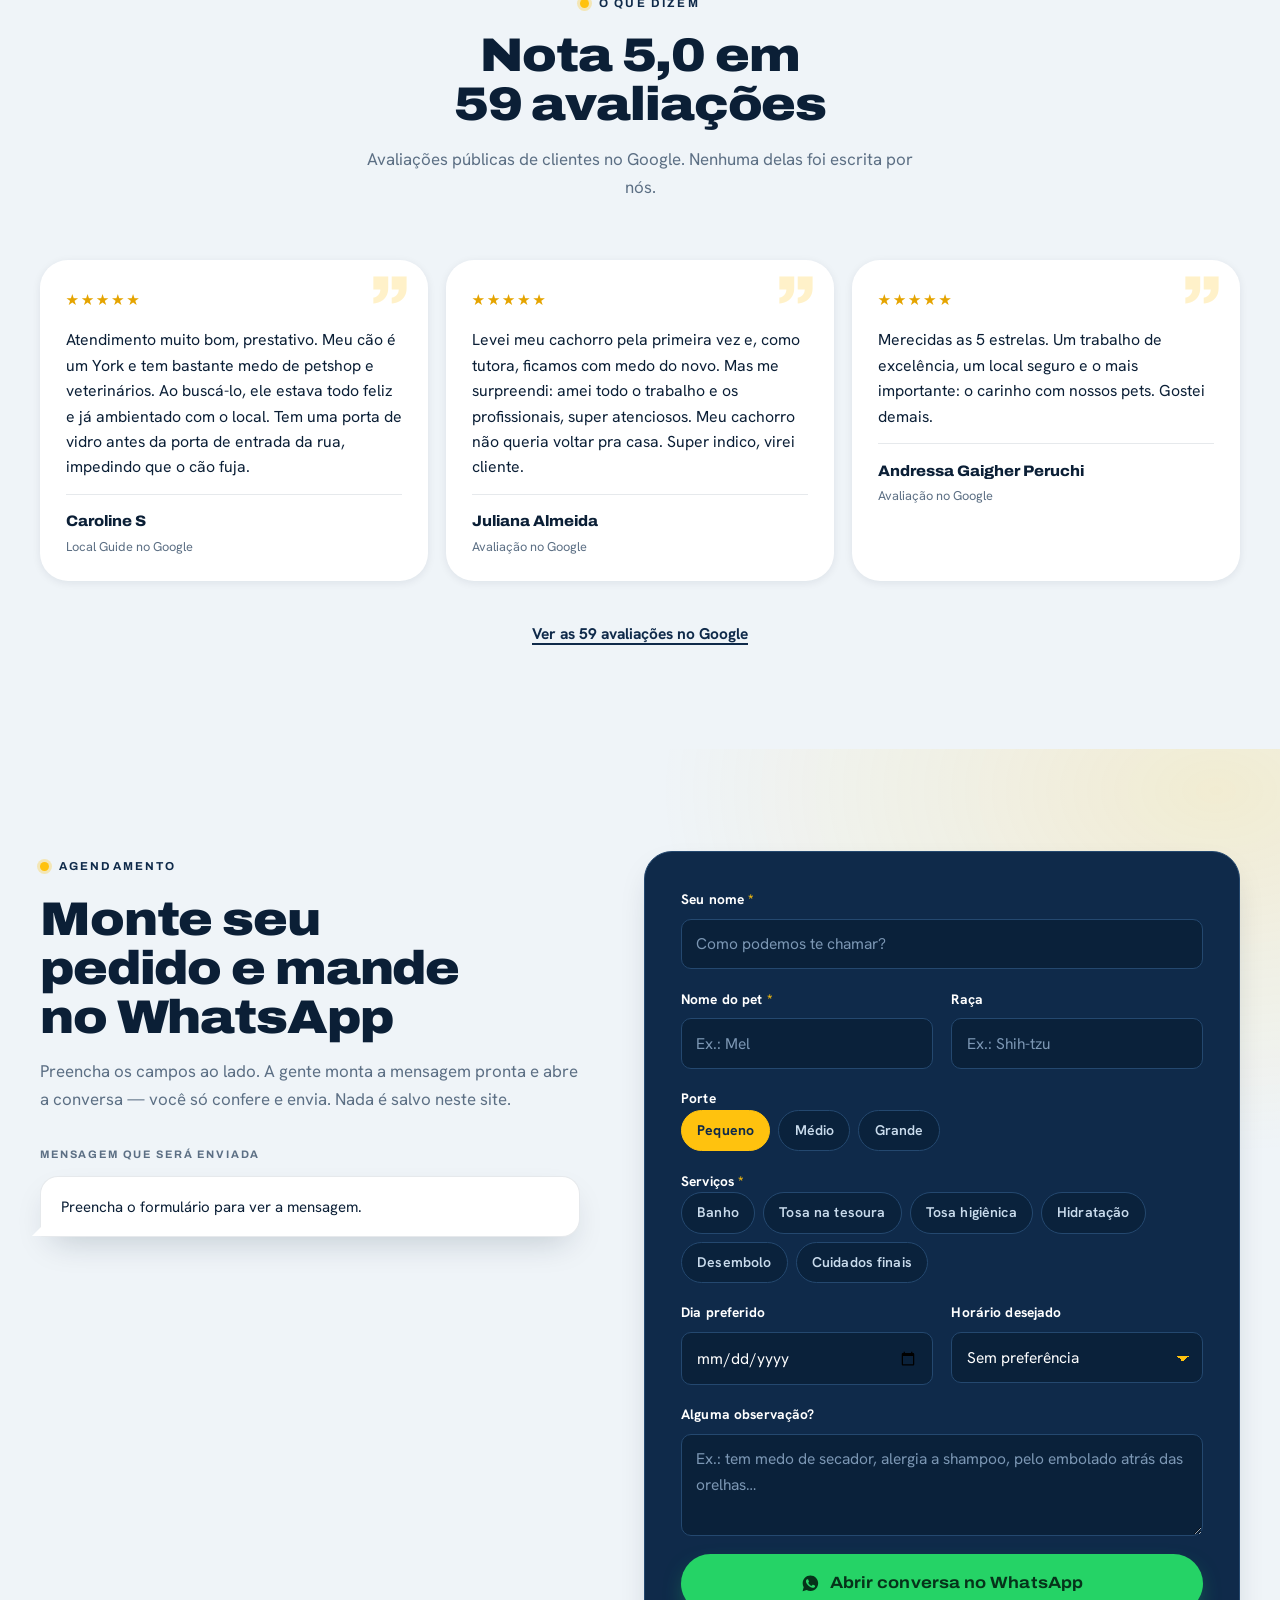
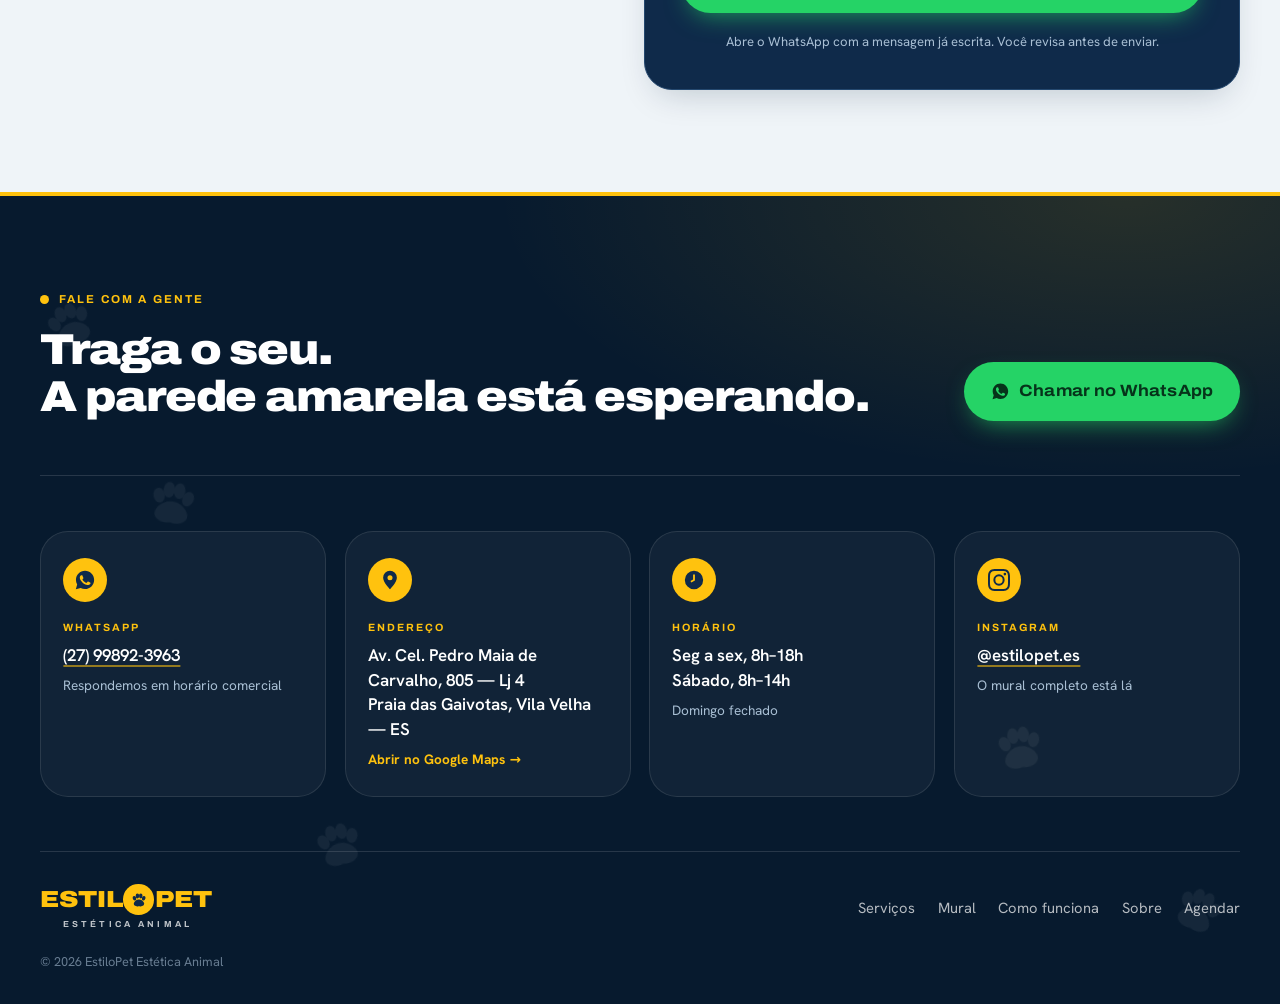
==== commit 4caa47bf: "Poe video no topo, move o disco girando e usa os dados reais da loja Topo Loop de 10s de um banho de" ====
--- a/index.html
+++ b/index.html
@@ -61,6 +61,7 @@
       <a href="#mural">Mural</a>
       <a href="#como">Como funciona</a>
       <a href="#sobre">Sobre</a>
+      <a href="#depoimentos">Avaliações</a>
       <a href="#contato">Contato</a>
     </nav>
 
@@ -80,6 +81,7 @@
     <a href="#mural">Mural</a>
     <a href="#como">Como funciona</a>
     <a href="#sobre">Sobre</a>
+    <a href="#depoimentos">Avaliações</a>
     <a href="#contato">Contato</a>
     <a class="btn btn--zap" href="#agendar">Agendar no WhatsApp</a>
   </div>
@@ -119,31 +121,33 @@
         <a class="btn btn--ghost btn--lg" href="#mural">Ver o mural</a>
       </div>
 
-      <!-- ATUALIZAR: confirme estas três promessas com a equipe antes de publicar -->
-      <ul class="hero__facts load" style="--d:460ms">
-        <li>Atendimento com hora marcada</li>
-        <li>Sem espera em gaiola</li>
-        <li>Produtos por tipo de pelo</li>
-      </ul>
-    </div>
-
-    <div class="hero__stage load load--disc" style="--d:220ms">
-      <div class="disc">
-        <svg class="disc__ring" viewBox="0 0 200 200" aria-hidden="true">
-          <circle cx="100" cy="100" r="96" fill="none" stroke="currentColor" stroke-width="1.5"
-                  stroke-dasharray="3 9" stroke-linecap="round"/>
-        </svg>
-        <div class="disc__plate"></div>
-        <picture>
-          <source type="image/webp" srcset="assets/img/pet-1-sq@sm.webp 400w, assets/img/pet-1-sq.webp 720w"
-                  sizes="(max-width:720px) 78vw, 440px">
-          <img class="disc__photo" src="assets/img/pet-1-sq.jpg" width="720" height="720"
-               sizes="(max-width:720px) 78vw, 440px"
-               srcset="assets/img/pet-1-sq@sm.jpg 400w, assets/img/pet-1-sq.jpg 720w"
-               alt="Lulu da Pomerânia de pelo creme, escovado e com gravata, sentado na mesa de banho da EstiloPet."
-               fetchpriority="high" decoding="async">
-        </picture>
-        <span class="disc__tag">Recém-saído do banho</span>
+      <div class="hero__prova load" style="--d:460ms">
+        <a class="nota" href="https://www.google.com/maps/search/?api=1&query=EstiloPet+Est%C3%A9tica+Animal+Praia+das+Gaivotas+Vila+Velha"
+           target="_blank" rel="noopener">
+          <span class="nota__estrelas" aria-hidden="true">★★★★★</span>
+          <span class="nota__txt"><b>5,0</b> em 59 avaliações no Google</span>
+        </a>
+        <ul class="hero__facts">
+          <li>Atendimento com hora marcada</li>
+          <li>Porta dupla na entrada, sem risco de fuga</li>
+        </ul>
+      </div>
+    </div>
+
+    <div class="hero__palco load load--video" style="--d:220ms">
+      <div class="filme">
+        <div class="filme__moldura">
+          <video class="filme__video" id="filme"
+                 poster="assets/img/banho-poster.jpg"
+                 muted loop playsinline preload="none"
+                 aria-label="Yorkshire tomando banho na EstiloPet"
+                 width="640" height="1138"></video>
+          <span class="filme__brilho" aria-hidden="true"></span>
+        </div>
+        <span class="filme__selo">
+          <span class="filme__pulso" aria-hidden="true"></span>
+          Aqui dentro, agora há pouco
+        </span>
       </div>
     </div>
   </div>
@@ -300,31 +304,58 @@
 
 <!-- ══ COMO FUNCIONA ══ -->
 <section class="sec sec--light" id="como">
-  <div class="wrap">
-    <header class="sec__head reveal">
-      <p class="eyebrow eyebrow--dark"><span class="eyebrow__dot"></span>Como funciona</p>
-      <h2 class="sec__title">Do “oi” ao pet pronto</h2>
-    </header>
-
-    <ol class="steps">
-      <li class="step reveal">
-        <span class="step__num">1</span>
-        <h3 class="step__title">Você agenda</h3>
-        <p>Manda o nome do pet, o porte e o dia que prefere. A gente confirma o horário na mesma conversa.</p>
-      </li>
-      <li class="step reveal">
-        <span class="step__num">2</span>
-        <h3 class="step__title">A gente cuida</h3>
-        <p>Seu pet é atendido na hora marcada. Se aparecer algo fora do combinado — um nó difícil, uma irritação na pele — a gente avisa antes de fazer.</p>
-      </li>
-      <li class="step reveal">
-        <span class="step__num">3</span>
-        <h3 class="step__title">Você busca a estrela</h3>
-        <p>Chamamos assim que ficar pronto e mandamos a foto do resultado. Ela pode ser a próxima do mural.</p>
-      </li>
-    </ol>
-
-    <!-- rastro de patinhas: aparecem uma a uma na rolagem -->
+  <div class="wrap como">
+    <div class="como__texto">
+      <header class="sec__head reveal">
+        <p class="eyebrow eyebrow--dark"><span class="eyebrow__dot"></span>Como funciona</p>
+        <h2 class="sec__title">Do “oi” ao pet pronto</h2>
+      </header>
+
+      <ol class="passos">
+        <li class="passo reveal">
+          <span class="passo__num">1</span>
+          <div>
+            <h3 class="passo__titulo">Você agenda</h3>
+            <p>Manda o nome do pet, o porte e o dia que prefere. A gente confirma o horário na mesma conversa.</p>
+          </div>
+        </li>
+        <li class="passo reveal">
+          <span class="passo__num">2</span>
+          <div>
+            <h3 class="passo__titulo">A gente cuida</h3>
+            <p>Seu pet é atendido na hora marcada. Se aparecer algo fora do combinado — um nó difícil, uma irritação na pele — a gente avisa antes de fazer.</p>
+          </div>
+        </li>
+        <li class="passo reveal">
+          <span class="passo__num">3</span>
+          <div>
+            <h3 class="passo__titulo">Você busca a estrela</h3>
+            <p>Chamamos assim que ficar pronto e mandamos a foto do resultado. Ela pode ser a próxima do mural.</p>
+          </div>
+        </li>
+      </ol>
+
+    </div>
+
+    <div class="como__palco reveal">
+      <div class="disc">
+        <svg class="disc__ring" viewBox="0 0 200 200" aria-hidden="true">
+          <circle cx="100" cy="100" r="96" fill="none" stroke="currentColor" stroke-width="1.5"
+                  stroke-dasharray="3 9" stroke-linecap="round"/>
+        </svg>
+        <div class="disc__plate"></div>
+        <picture>
+          <source type="image/webp" srcset="assets/img/pet-1-sq@sm.webp 400w, assets/img/pet-1-sq.webp 720w"
+                  sizes="(max-width:900px) 70vw, 380px">
+          <img class="disc__photo" src="assets/img/pet-1-sq.jpg" width="720" height="720" loading="lazy" decoding="async"
+               sizes="(max-width:900px) 70vw, 380px"
+               srcset="assets/img/pet-1-sq@sm.jpg 400w, assets/img/pet-1-sq.jpg 720w"
+               alt="Lulu da Pomerânia creme, escovado e com gravata, na parede amarela da EstiloPet.">
+        </picture>
+        <span class="disc__tag">Pronto pra buscar</span>
+      </div>
+    </div>
+
     <div class="trilha reveal" aria-hidden="true">
       <svg style="--i:0"><use href="#paw"/></svg>
       <svg style="--i:1"><use href="#paw"/></svg>
@@ -334,8 +365,6 @@
       <svg style="--i:5"><use href="#paw"/></svg>
       <svg style="--i:6"><use href="#paw"/></svg>
       <svg style="--i:7"><use href="#paw"/></svg>
-      <svg style="--i:8"><use href="#paw"/></svg>
-      <svg style="--i:9"><use href="#paw"/></svg>
     </div>
   </div>
 </section>
@@ -345,18 +374,17 @@
   <div class="wrap sobre__inner">
     <div class="sobre__media reveal reveal--img">
       <div class="sobre__frame">
-        <!-- ATUALIZAR: troque por assets/img/fachada.jpg com a foto real da loja -->
         <picture>
-          <source type="image/webp" srcset="assets/img/fachada@sm.webp 480w, assets/img/fachada.webp 1000w" sizes="(max-width:1000px) 88vw, 460px">
-          <img src="assets/img/fachada.jpg" width="1000" height="1250" loading="lazy" decoding="async"
-               sizes="(max-width:1000px) 88vw, 460px"
-               srcset="assets/img/fachada@sm.jpg 480w, assets/img/fachada.jpg 1000w"
-               alt="Fachada da EstiloPet Estética Animal, com o letreiro amarelo sobre o painel azul-marinho.">
+          <source type="image/webp" srcset="assets/img/fachada@sm.webp 400w, assets/img/fachada.webp 704w" sizes="(max-width:1000px) 88vw, 440px">
+          <img src="assets/img/fachada.jpg" width="704" height="880" loading="lazy" decoding="async"
+               sizes="(max-width:1000px) 88vw, 440px"
+               srcset="assets/img/fachada@sm.jpg 400w, assets/img/fachada.jpg 704w"
+               alt="Fachada da EstiloPet: letreiro amarelo sobre painel azul-marinho, com a equipe na entrada da loja.">
         </picture>
       </div>
       <span class="sobre__selo">
         <svg><use href="#paw"/></svg>
-        Nossa casa
+        Praia das Gaivotas, Vila Velha
       </span>
     </div>
 
@@ -386,6 +414,54 @@
 
       <a class="btn btn--yellow btn--lg reveal" href="#agendar">Agendar um horário</a>
     </div>
+  </div>
+</section>
+
+<!-- ══ DEPOIMENTOS ══ -->
+<section class="sec sec--light" id="depoimentos">
+  <div class="wrap">
+    <header class="sec__head sec__head--centro reveal">
+      <p class="eyebrow eyebrow--dark"><span class="eyebrow__dot"></span>O que dizem</p>
+      <h2 class="sec__title">Nota 5,0 em 59 avaliações</h2>
+      <p class="sec__lead">
+        Avaliações públicas de clientes no Google. Nenhuma delas foi escrita por nós.
+      </p>
+    </header>
+
+    <ul class="depos">
+      <li class="depo reveal">
+        <span class="depo__estrelas" aria-label="5 de 5 estrelas">★★★★★</span>
+        <blockquote>
+          Atendimento muito bom, prestativo. Meu cão é um York e tem bastante medo de
+          petshop e veterinários. Ao buscá-lo, ele estava todo feliz e já ambientado com
+          o local. Tem uma porta de vidro antes da porta de entrada da rua, impedindo
+          que o cão fuja.
+        </blockquote>
+        <p class="depo__quem"><b>Caroline S</b><span>Local Guide no Google</span></p>
+      </li>
+      <li class="depo reveal">
+        <span class="depo__estrelas" aria-label="5 de 5 estrelas">★★★★★</span>
+        <blockquote>
+          Levei meu cachorro pela primeira vez e, como tutora, ficamos com medo do novo.
+          Mas me surpreendi: amei todo o trabalho e os profissionais, super atenciosos.
+          Meu cachorro não queria voltar pra casa. Super indico, virei cliente.
+        </blockquote>
+        <p class="depo__quem"><b>Juliana Almeida</b><span>Avaliação no Google</span></p>
+      </li>
+      <li class="depo reveal">
+        <span class="depo__estrelas" aria-label="5 de 5 estrelas">★★★★★</span>
+        <blockquote>
+          Merecidas as 5 estrelas. Um trabalho de excelência, um local seguro e o mais
+          importante: o carinho com nossos pets. Gostei demais.
+        </blockquote>
+        <p class="depo__quem"><b>Andressa Gaigher Peruchi</b><span>Avaliação no Google</span></p>
+      </li>
+    </ul>
+
+    <p class="sec__foot sec__foot--centro reveal">
+      <a href="https://www.google.com/maps/search/?api=1&query=EstiloPet+Est%C3%A9tica+Animal+Praia+das+Gaivotas+Vila+Velha"
+         target="_blank" rel="noopener">Ver as 59 avaliações no Google</a>
+    </p>
   </div>
 </section>
 
@@ -533,8 +609,7 @@
       <li class="resumo__item reveal">
         <span class="resumo__ico"><svg viewBox="0 0 24 24"><use href="#ico-pin"/></svg></span>
         <span class="resumo__k">Endereço</span>
-        <!-- ATUALIZAR: endereço real da loja -->
-        <span class="resumo__v" id="endereco">Rua Example, 000 — Bairro<br>Cidade/ES</span>
+        <span class="resumo__v" id="endereco">Av. Cel. Pedro Maia de Carvalho, 805 — Lj 4<br>Praia das Gaivotas, Vila Velha — ES</span>
         <a class="resumo__extra resumo__extra--link" id="link-mapa" target="_blank" rel="noopener">Abrir no Google Maps →</a>
       </li>
 
--- a/assets/css/style.css
+++ b/assets/css/style.css
@@ -266,6 +266,13 @@
 .disc__ring{
   position:absolute; inset:-7%; width:114%; height:114%;
   color:rgba(255,194,14,.55);
+  pointer-events:none;
+}
+/* gira o círculo dentro do SVG, não o SVG.
+   Um quadrado girando tem caixa até 41% maior, e era ela que
+   empurrava a largura da página fora do topo. */
+.disc__ring circle{
+  transform-box:view-box; transform-origin:50% 50%;
   animation:spin 46s linear infinite;
 }
 .disc__plate{
@@ -291,6 +298,7 @@
 .marquee{
   background:var(--yellow); color:var(--navy);
   padding:.85rem 0; overflow:hidden;
+  contain:paint;   /* sem isto o letreiro empurra a largura da página */
   border-top:3px solid var(--navy-deep); border-bottom:3px solid var(--navy-deep);
 }
 .marquee__track{ display:flex; width:max-content; animation:slide 38s linear infinite; }
@@ -325,7 +333,7 @@
 /* ── cards de serviço ──────────────────────────────────── */
 .cards{
   display:grid; gap:1.15rem;
-  grid-template-columns:repeat(auto-fit,minmax(320px,1fr));
+  grid-template-columns:repeat(auto-fit,minmax(min(320px,100%),1fr));
 }
 .card{
   position:relative; overflow:hidden;
@@ -354,7 +362,7 @@
 /* ── mural ─────────────────────────────────────────────── */
 .mural{
   display:grid; gap:1.15rem;
-  grid-template-columns:repeat(auto-fit,minmax(230px,1fr));
+  grid-template-columns:repeat(auto-fit,minmax(min(230px,100%),1fr));
 }
 .star figure{ margin:0; position:relative; border-radius:var(--r-lg); overflow:hidden; background:var(--navy-soft); }
 .star img{
@@ -384,7 +392,7 @@
 /* ── passos ────────────────────────────────────────────── */
 .steps{
   display:grid; gap:1.4rem;
-  grid-template-columns:repeat(auto-fit,minmax(275px,1fr));
+  grid-template-columns:repeat(auto-fit,minmax(min(275px,100%),1fr));
   counter-reset:passo;
 }
 .step{ position:relative; padding-top:1.5rem; border-top:2px solid rgba(15,42,74,.14); }
@@ -547,7 +555,7 @@
 /* resumo das informações */
 .resumo{
   display:grid; gap:1.15rem;
-  grid-template-columns:repeat(auto-fit,minmax(230px,1fr));
+  grid-template-columns:repeat(auto-fit,minmax(min(230px,100%),1fr));
   padding:clamp(2.4rem,5vw,3.4rem) 0;
 }
 .resumo__item{
@@ -628,7 +636,7 @@
 }
 .sobre__frame::after{
   content:""; position:absolute; inset:0;
-  background:linear-gradient(200deg, rgba(255,194,14,.14), transparent 46%);
+  background:linear-gradient(200deg, rgba(255,194,14,.07), transparent 42%);
   pointer-events:none;
 }
 .sobre__frame img{ width:100%; aspect-ratio:4/5; object-fit:cover; }
@@ -707,6 +715,131 @@
 }
 .fab:hover .fab__balao,.fab:focus-visible .fab__balao{ opacity:1; translate:0 -50%; }
 
+
+/* ── vídeo do topo ─────────────────────────────────────── */
+.hero__palco{ display:grid; place-items:center; }
+.filme{ position:relative; width:min(100%,340px); }
+.filme__moldura{
+  position:relative; aspect-ratio:9/16; border-radius:30px; overflow:hidden;
+  background:#0A1E36;
+  box-shadow:
+    0 48px 90px -40px rgba(0,0,0,.85),
+    0 0 0 1px rgba(255,255,255,.09),
+    0 0 0 9px rgba(255,194,14,.1);
+}
+.filme__video,
+.filme__moldura img{
+  width:100%; height:100%; object-fit:cover; display:block;
+  /* o material é escuro e amarelado: uma leve correção limpa a imagem */
+  filter:saturate(1.06) contrast(1.05);
+}
+/* véu no rodapé do vídeo, para o selo ter onde pousar */
+.filme__brilho{
+  position:absolute; inset:0; pointer-events:none;
+  background:
+    linear-gradient(to top, rgba(7,26,46,.72) 0%, transparent 34%),
+    linear-gradient(120deg, rgba(255,194,14,.13), transparent 46%);
+}
+.filme__selo{
+  position:absolute; left:50%; bottom:1.1rem; translate:-50% 0;
+  display:inline-flex; align-items:center; gap:.5rem;
+  background:rgba(8,22,40,.72);
+  -webkit-backdrop-filter:blur(10px); backdrop-filter:blur(10px);
+  border:1px solid rgba(255,255,255,.16);
+  color:var(--white); font-size:.76rem; font-weight:600;
+  padding:.45rem .9rem; border-radius:100px; white-space:nowrap;
+}
+.filme__pulso{
+  width:7px; height:7px; border-radius:50%; background:var(--yellow); flex:none;
+  box-shadow:0 0 0 0 rgba(255,194,14,.65);
+  animation:pulso 2.4s ease-out infinite;
+}
+@keyframes pulso{
+  0%  { box-shadow:0 0 0 0 rgba(255,194,14,.6); }
+  70% { box-shadow:0 0 0 9px rgba(255,194,14,0); }
+  100%{ box-shadow:0 0 0 0 rgba(255,194,14,0); }
+}
+@keyframes surgirVideo{ from{ opacity:0; transform:translate3d(0,18px,0) scale(.97); } to{ opacity:1; transform:none; } }
+.load--video{ animation:surgirVideo 1.1s var(--ease-suave) both; }
+
+/* ── nota do Google ────────────────────────────────────── */
+.hero__prova{
+  display:flex; flex-wrap:wrap; align-items:center; gap:1rem 1.6rem;
+  padding-top:1.5rem; border-top:1px solid rgba(255,255,255,.15);
+}
+.nota{
+  display:inline-flex; align-items:center; gap:.6rem; text-decoration:none;
+  background:rgba(255,255,255,.06); border:1px solid rgba(255,255,255,.16);
+  border-radius:100px; padding:.5rem .95rem;
+  transition:background-color .25s var(--ease), border-color .25s var(--ease), transform .25s var(--ease);
+}
+.nota:hover{ background:rgba(255,194,14,.13); border-color:rgba(255,194,14,.5); transform:translateY(-2px); }
+.nota__estrelas{ color:var(--yellow); font-size:.92rem; letter-spacing:.08em; }
+.nota__txt{ font-size:.86rem; color:#C9DBEC; }
+.nota__txt b{ color:var(--white); font-weight:700; }
+
+/* ── como funciona: passos e disco ─────────────────────── */
+.como{ display:grid; grid-template-columns:1.15fr .85fr; gap:clamp(2rem,5vw,4.5rem); align-items:center; }
+.como .trilha{ grid-column:1 / -1; margin-top:clamp(2rem,4vw,3rem); }
+.como > *{ min-width:0; }
+.como__palco{ display:grid; place-items:center; }
+.como .sec__head{ margin-bottom:clamp(1.8rem,3.5vw,2.6rem); }
+
+.passos{ display:grid; gap:1.5rem; }
+.passo{ display:grid; grid-template-columns:auto 1fr; gap:1.1rem; align-items:start; }
+.passo__num{
+  display:grid; place-items:center; width:44px; height:44px; flex:none;
+  border-radius:50%; background:var(--yellow); color:var(--navy);
+  font-family:Archivo,system-ui,sans-serif; font-stretch:112%;
+  font-size:1.15rem; font-weight:900; line-height:1;
+  box-shadow:0 8px 20px -8px rgba(229,164,0,.85);
+}
+.passo__titulo{
+  font-family:Archivo,system-ui,sans-serif; font-stretch:110%;
+  font-size:1.2rem; font-weight:800; letter-spacing:-.012em; margin-bottom:.3rem;
+}
+.passo p{ color:var(--muted); font-size:.97rem; }
+
+/* o disco no fundo claro precisa de aro mais forte */
+.como__palco .disc{ width:min(100%,364px); }
+.como__palco .disc__ring{ color:rgba(229,164,0,.55); }
+.como__palco .disc__plate{ box-shadow:0 34px 70px -30px rgba(15,42,74,.5); }
+
+/* ── depoimentos ───────────────────────────────────────── */
+.sec__head--centro{ margin-inline:auto; text-align:center; }
+.sec__foot--centro{ text-align:center; }
+.depos{
+  display:grid; gap:1.15rem;
+  grid-template-columns:repeat(auto-fit,minmax(min(290px,100%),1fr));
+}
+.depo{
+  position:relative; display:grid; gap:.9rem; align-content:start;
+  background:var(--white); border-radius:var(--r-lg);
+  padding:1.75rem 1.6rem 1.5rem;
+  box-shadow:var(--shadow-sm);
+  transition:transform .35s var(--ease-out), box-shadow .35s var(--ease-out);
+}
+.depo:hover{ transform:translateY(-5px); box-shadow:var(--shadow-md); }
+.depo__estrelas{ color:var(--yellow-deep); font-size:.95rem; letter-spacing:.1em; }
+.depo blockquote{
+  margin:0; color:var(--ink); font-size:.99rem; line-height:1.6;
+}
+.depo::before{
+  content:"”"; position:absolute; top:.35rem; right:1.1rem;
+  font-family:Archivo,system-ui,sans-serif; font-stretch:112%;
+  font-size:4.5rem; font-weight:900; line-height:1;
+  color:var(--yellow); opacity:.22; pointer-events:none;
+}
+.depo__quem{
+  display:grid; gap:.1rem; padding-top:.9rem;
+  border-top:1px solid rgba(15,42,74,.1);
+}
+.depo__quem b{
+  font-family:Archivo,system-ui,sans-serif; font-stretch:106%;
+  font-size:.95rem; font-weight:800;
+}
+.depo__quem span{ font-size:.8rem; color:var(--muted); }
+
 /* ── animações ─────────────────────────────────────────── */
 @keyframes rise{ from{ opacity:0; transform:translate3d(0,20px,0); } to{ opacity:1; transform:none; } }
 @keyframes pop{ from{ opacity:0; transform:scale(.86); } to{ opacity:1; transform:none; } }
@@ -754,20 +887,24 @@
 
 /* ── responsivo ────────────────────────────────────────── */
 @media (max-width:1000px){
+  .como{ grid-template-columns:1fr; }
+  .como__palco{ order:-1; }
+  .como__palco .disc{ width:min(72%,300px); }
   .sobre__inner{ grid-template-columns:1fr; }
   .sobre__media{ max-width:440px; }
   .hero__inner{ grid-template-columns:1fr; text-align:left; }
-  .hero__stage{ order:-1; }
+  .hero__stage,.hero__palco{ order:-1; }
   .disc{ width:min(78%,340px); }
+  .filme{ width:min(74%,320px); }
   .booking{ grid-template-columns:1fr; }
 }
 
-@media (max-width:860px){
+@media (max-width:980px){
   .nav__links,.nav__cta{ display:none; }
   .burger{ display:block; }
 }
 
-@media (min-width:861px){
+@media (min-width:981px){
   .menu-mobile{ display:none !important; }
 }
 
@@ -776,6 +913,8 @@
   .hero__actions .btn{ flex:1 1 100%; }
   .btn--lg{ padding:.95rem 1.15rem; }
   .hero__facts{ gap:.55rem; flex-direction:column; }
+  .hero__prova{ flex-direction:column; align-items:flex-start; gap:.9rem; }
+  .filme{ width:min(84%,300px); }
   .field-row{ grid-template-columns:1fr; }
   .rodape__nav{ margin-left:0; gap:1rem; }
   .rodape__topo .btn{ width:100%; }
@@ -802,4 +941,5 @@
   .trilha svg,.rodape__patas svg{ opacity:var(--op,.12); transform:none; }
   .hero__title em::after{ transform:scaleX(1); }
   .marquee__track{ animation:none; }
-}
+  .filme__pulso{ animation:none; }
+}
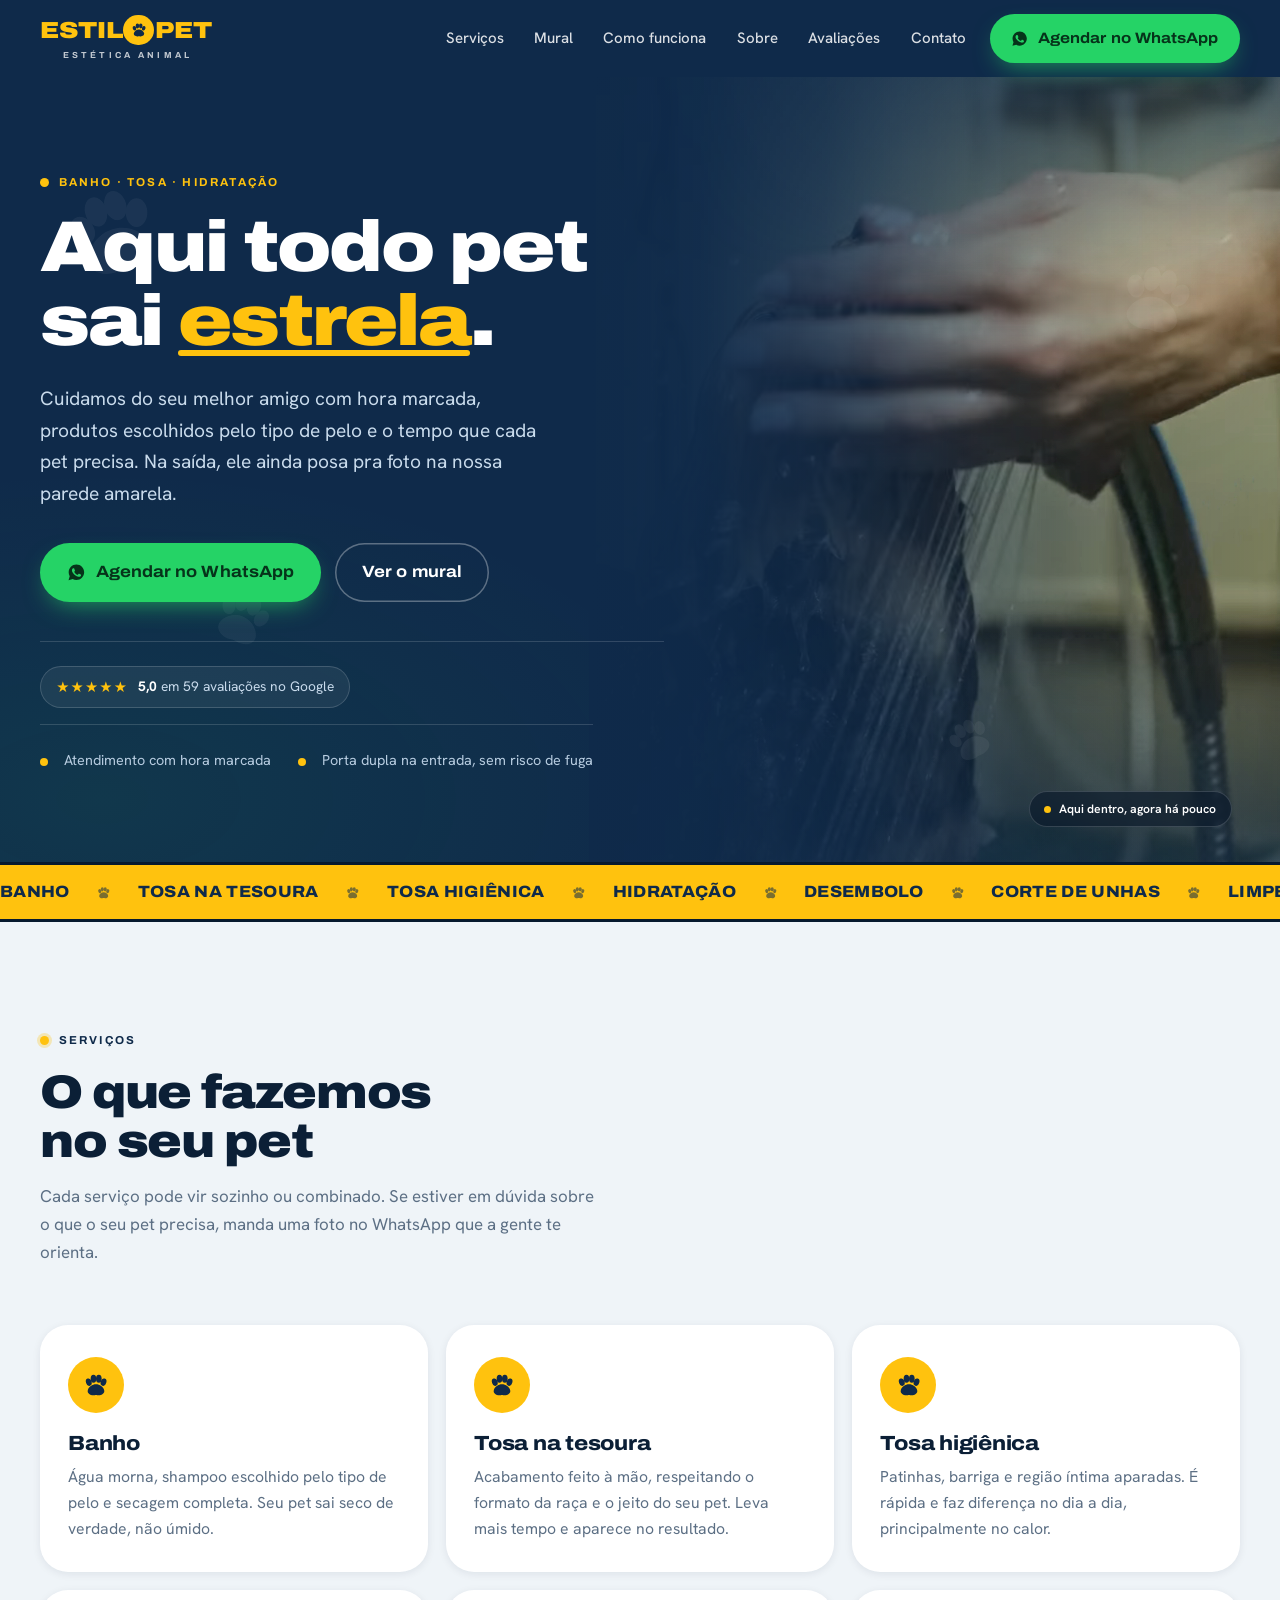
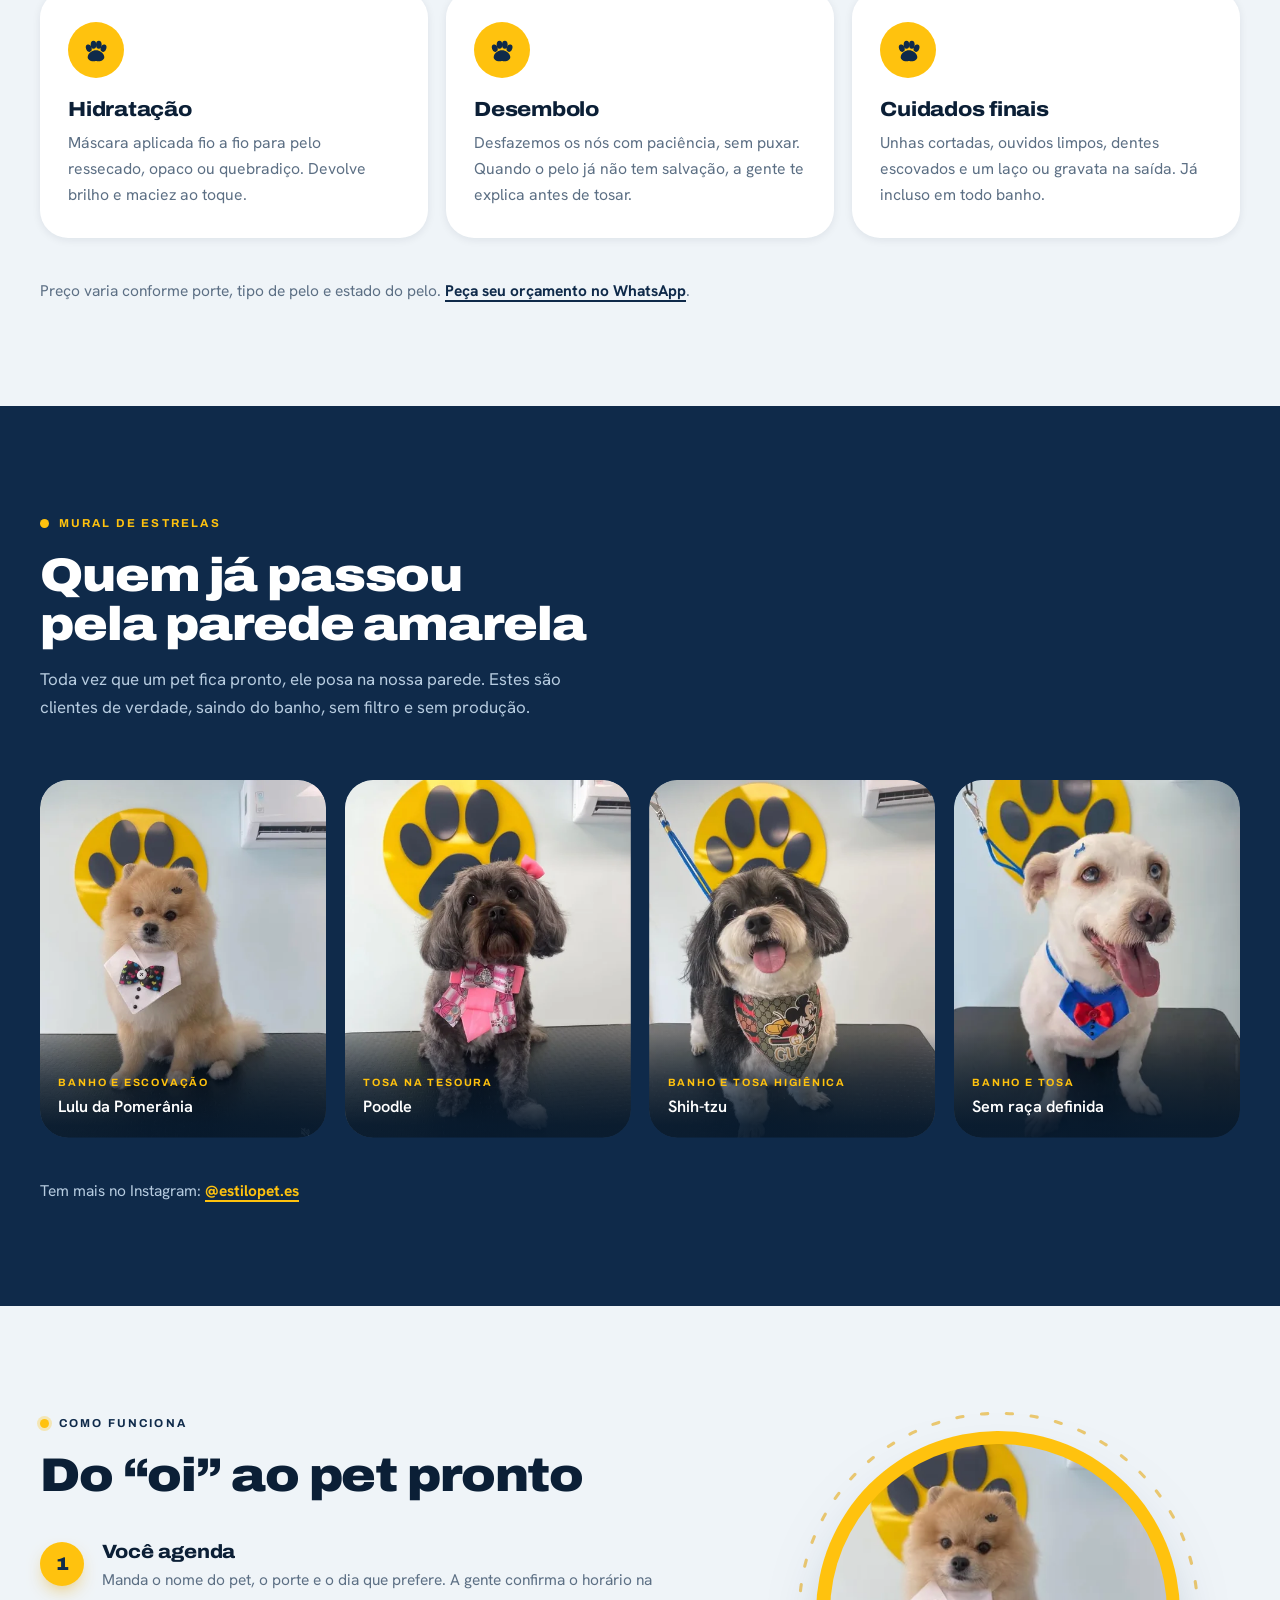
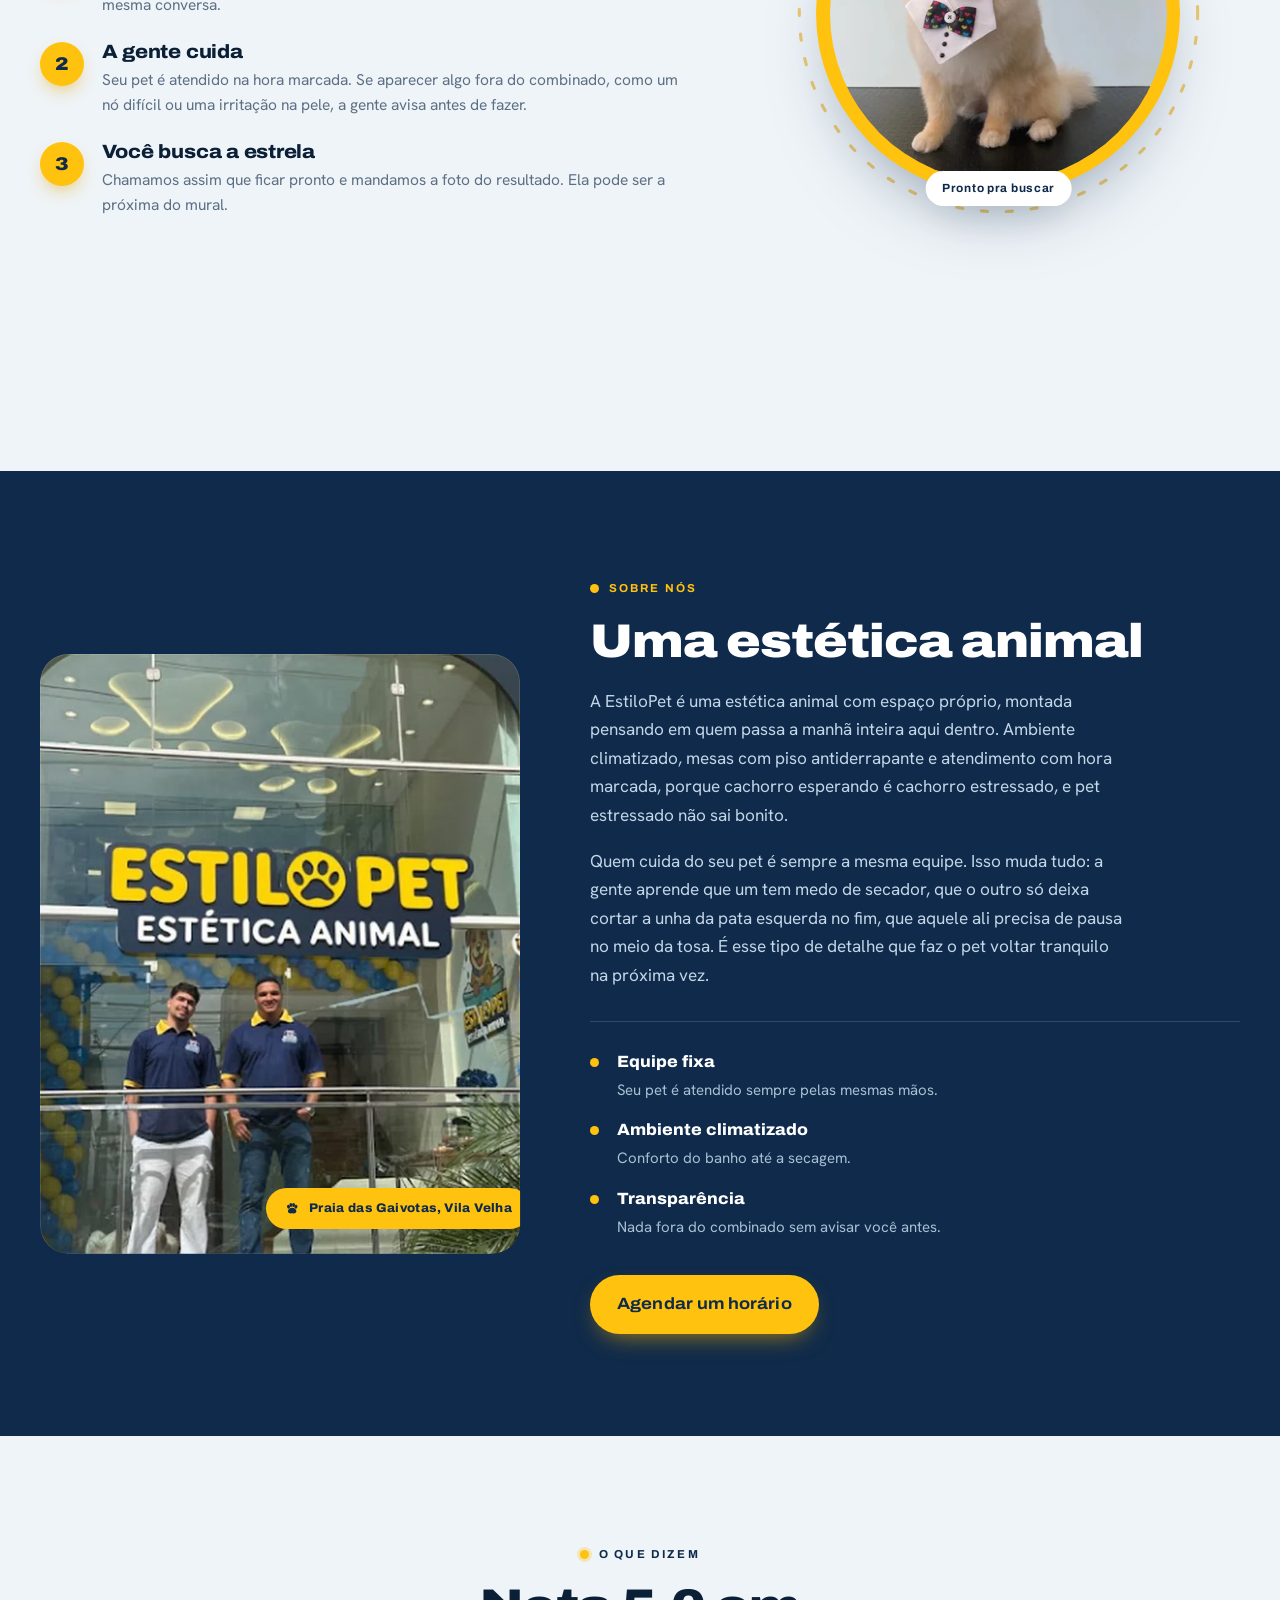
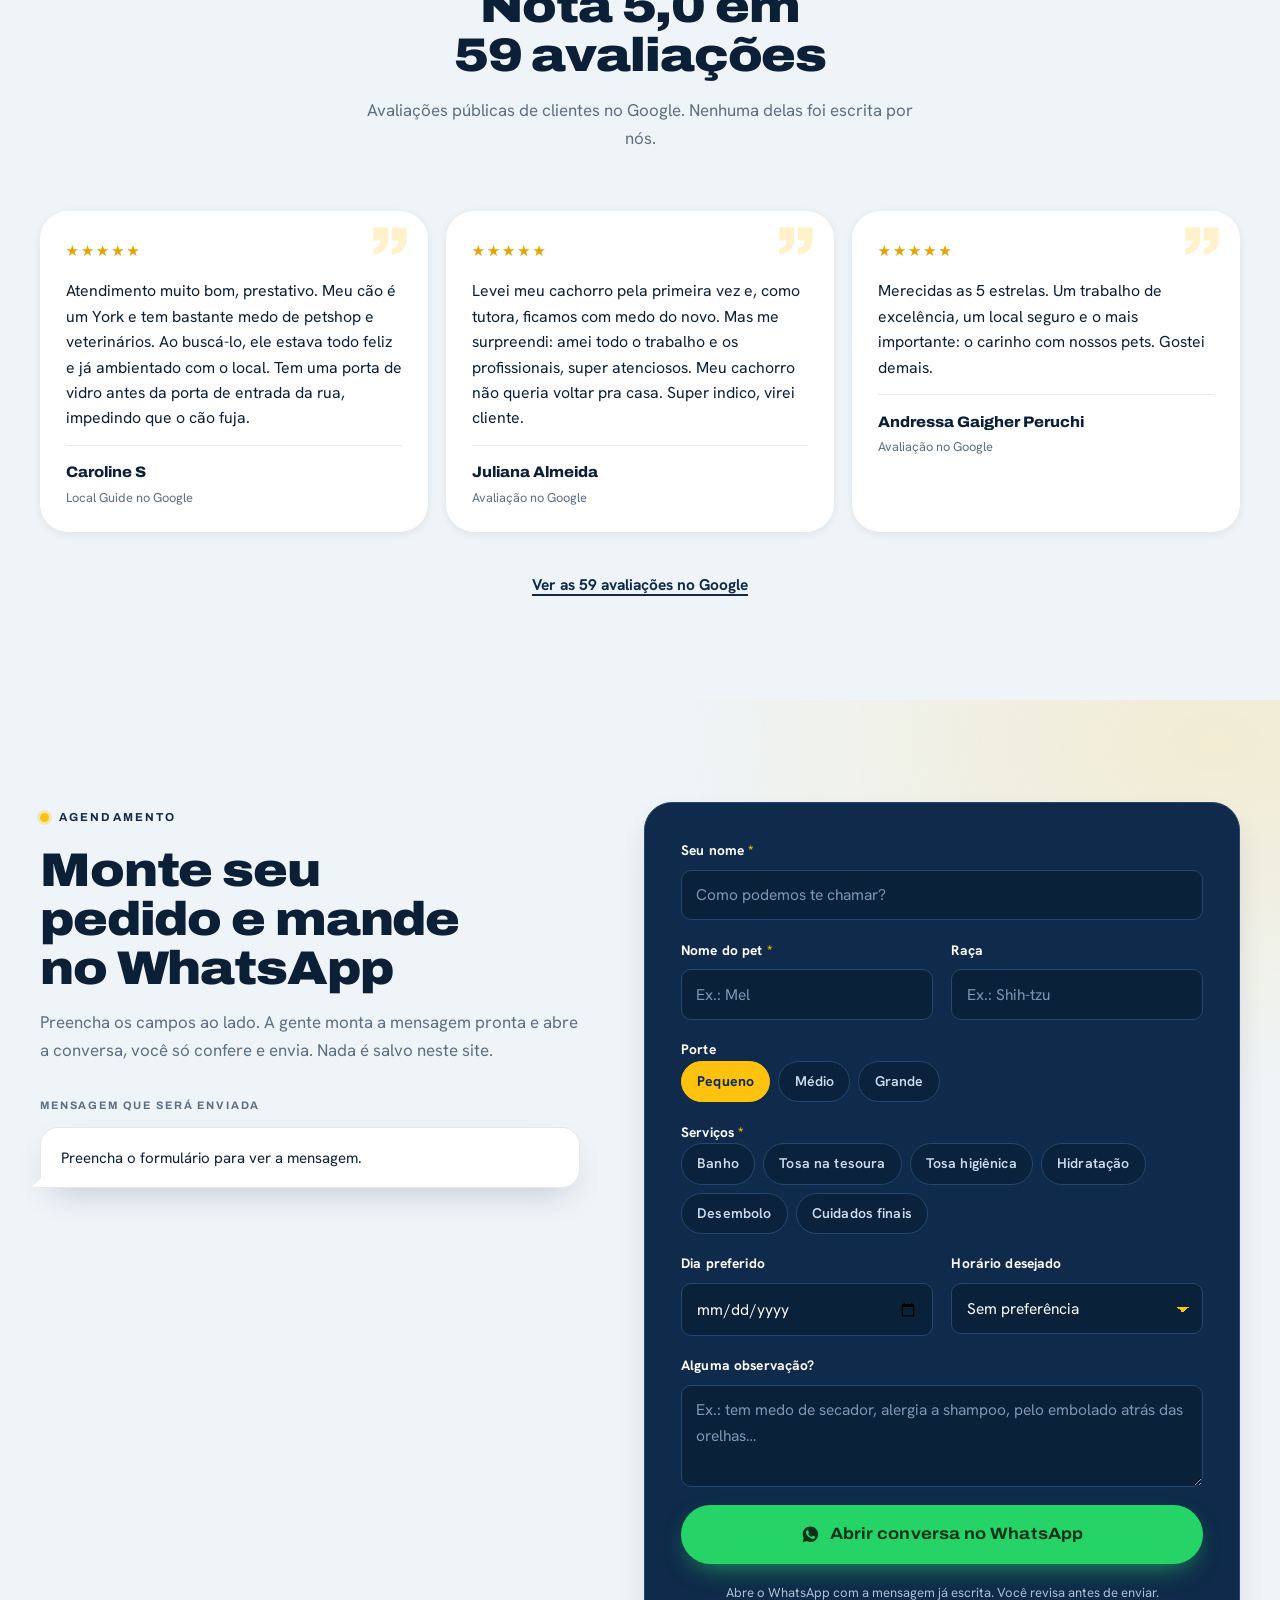
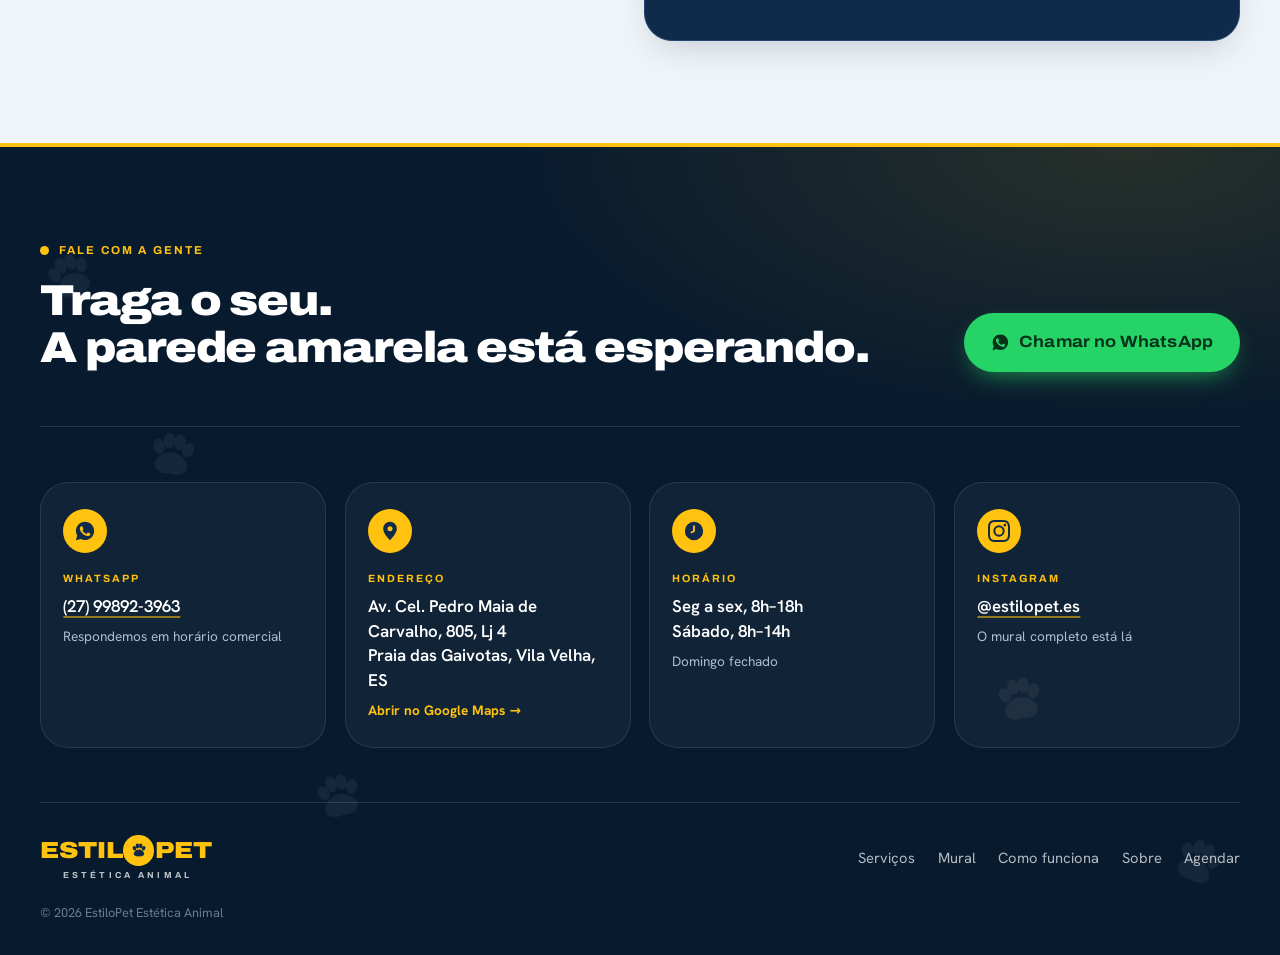
==== commit d1f6007b: "Poe o filme como fundo do topo, com o azul se esvaindo por cima O vídeo sai da moldura vertical e pa" ====
--- a/index.html
+++ b/index.html
@@ -3,13 +3,13 @@
 <head>
 <meta charset="utf-8">
 <meta name="viewport" content="width=device-width, initial-scale=1">
-<title>EstiloPet — Estética Animal | Banho, tosa e hidratação com hora marcada</title>
+<title>EstiloPet Estética Animal | Banho, tosa e hidratação com hora marcada</title>
 <meta name="description" content="EstiloPet Estética Animal: banho, tosa na tesoura, hidratação e cuidados finais com hora marcada. Monte seu agendamento e envie direto no WhatsApp.">
 <meta name="theme-color" content="#0F2A4A">
 <link rel="canonical" href="https://estilopet.com.br/">
 
 <meta property="og:type" content="website">
-<meta property="og:title" content="EstiloPet — Estética Animal">
+<meta property="og:title" content="EstiloPet Estética Animal">
 <meta property="og:description" content="Banho, tosa e hidratação com hora marcada. Agende pelo WhatsApp.">
 <meta property="og:image" content="assets/img/og.jpg">
 <meta property="og:locale" content="pt_BR">
@@ -47,7 +47,7 @@
 
 <header class="nav" id="nav">
   <div class="wrap nav__inner">
-    <a class="logo" href="#topo" aria-label="EstiloPet, estética animal — início">
+    <a class="logo" href="#topo" aria-label="EstiloPet, estética animal, início">
       <span class="logo__mark">
         <span class="logo__word">ESTIL</span>
         <span class="logo__disc"><svg class="logo__paw"><use href="#paw"/></svg></span>
@@ -91,6 +91,15 @@
 
 <!-- ══ HERO ══ -->
 <section class="hero" id="topo">
+  <!-- o filme é o fundo da metade direita; o azul se esvai por cima dele -->
+  <div class="hero__fundo" aria-hidden="true">
+    <video class="hero__video" id="filme"
+           poster="assets/img/bgposter.jpg"
+           muted loop playsinline preload="none"
+           width="900" height="1350"></video>
+    <span class="hero__veu"></span>
+  </div>
+
   <div class="hero__paws" aria-hidden="true">
     <svg class="drift drift--1"><use href="#paw"/></svg>
     <svg class="drift drift--2"><use href="#paw"/></svg>
@@ -133,24 +142,12 @@
         </ul>
       </div>
     </div>
-
-    <div class="hero__palco load load--video" style="--d:220ms">
-      <div class="filme">
-        <div class="filme__moldura">
-          <video class="filme__video" id="filme"
-                 poster="assets/img/banho-poster.jpg"
-                 muted loop playsinline preload="none"
-                 aria-label="Yorkshire tomando banho na EstiloPet"
-                 width="640" height="1138"></video>
-          <span class="filme__brilho" aria-hidden="true"></span>
-        </div>
-        <span class="filme__selo">
-          <span class="filme__pulso" aria-hidden="true"></span>
-          Aqui dentro, agora há pouco
-        </span>
-      </div>
-    </div>
-  </div>
+  </div>
+
+  <span class="hero__selo load" style="--d:620ms">
+    <span class="hero__pulso" aria-hidden="true"></span>
+    Aqui dentro, agora há pouco
+  </span>
 </section>
 
 <!-- ══ LETREIRO ══ -->
@@ -239,7 +236,7 @@
       <h2 class="sec__title">Quem já passou pela parede amarela</h2>
       <p class="sec__lead">
         Toda vez que um pet fica pronto, ele posa na nossa parede. Estes são clientes de
-        verdade, saindo do banho — sem filtro e sem produção.
+        verdade, saindo do banho, sem filtro e sem produção.
       </p>
     </header>
 
@@ -296,7 +293,7 @@
     </ul>
 
     <p class="sec__foot sec__foot--light reveal">
-      Tem mais no Instagram —
+      Tem mais no Instagram:
       <a href="https://instagram.com/estilopet.es" target="_blank" rel="noopener">@estilopet.es</a>
     </p>
   </div>
@@ -323,7 +320,7 @@
           <span class="passo__num">2</span>
           <div>
             <h3 class="passo__titulo">A gente cuida</h3>
-            <p>Seu pet é atendido na hora marcada. Se aparecer algo fora do combinado — um nó difícil, uma irritação na pele — a gente avisa antes de fazer.</p>
+            <p>Seu pet é atendido na hora marcada. Se aparecer algo fora do combinado, como um nó difícil ou uma irritação na pele, a gente avisa antes de fazer.</p>
           </div>
         </li>
         <li class="passo reveal">
@@ -390,13 +387,13 @@
 
     <div class="sobre__copy">
       <p class="eyebrow reveal"><span class="eyebrow__dot"></span>Sobre nós</p>
-      <h2 class="sec__title reveal">Um salão feito para o pet ficar à vontade</h2>
+      <h2 class="sec__title reveal">Uma estética animal</h2>
 
       <!-- ATUALIZAR: confirme os detalhes deste texto com a equipe -->
       <p class="sobre__texto reveal">
         A EstiloPet é uma estética animal com espaço próprio, montada pensando em quem
         passa a manhã inteira aqui dentro. Ambiente climatizado, mesas com piso
-        antiderrapante e atendimento com hora marcada — porque cachorro esperando é
+        antiderrapante e atendimento com hora marcada, porque cachorro esperando é
         cachorro estressado, e pet estressado não sai bonito.
       </p>
       <p class="sobre__texto reveal">
@@ -472,7 +469,7 @@
       <p class="eyebrow eyebrow--dark reveal"><span class="eyebrow__dot"></span>Agendamento</p>
       <h2 class="sec__title reveal">Monte seu pedido e mande no WhatsApp</h2>
       <p class="sec__lead reveal">
-        Preencha os campos ao lado. A gente monta a mensagem pronta e abre a conversa —
+        Preencha os campos ao lado. A gente monta a mensagem pronta e abre a conversa,
         você só confere e envia. Nada é salvo neste site.
       </p>
 
@@ -609,7 +606,7 @@
       <li class="resumo__item reveal">
         <span class="resumo__ico"><svg viewBox="0 0 24 24"><use href="#ico-pin"/></svg></span>
         <span class="resumo__k">Endereço</span>
-        <span class="resumo__v" id="endereco">Av. Cel. Pedro Maia de Carvalho, 805 — Lj 4<br>Praia das Gaivotas, Vila Velha — ES</span>
+        <span class="resumo__v" id="endereco">Av. Cel. Pedro Maia de Carvalho, 805, Lj 4<br>Praia das Gaivotas, Vila Velha, ES</span>
         <a class="resumo__extra resumo__extra--link" id="link-mapa" target="_blank" rel="noopener">Abrir no Google Maps →</a>
       </li>
 
--- a/assets/css/style.css
+++ b/assets/css/style.css
@@ -200,17 +200,77 @@
 
 /* ── hero ──────────────────────────────────────────────── */
 .hero{
-  position:relative; overflow:hidden;
+  position:relative; overflow:hidden; isolation:isolate;
   background:
-    radial-gradient(120% 90% at 78% 18%, rgba(255,194,14,.16), transparent 58%),
     radial-gradient(80% 70% at 8% 92%, rgba(37,211,102,.08), transparent 60%),
     var(--navy);
   color:var(--white);
   padding:clamp(3.5rem,7vw,6.5rem) 0 clamp(4rem,7vw,7rem);
+  min-height:min(88vh,760px); display:grid; align-items:center;
 }
 .hero__inner{
-  display:grid; grid-template-columns:1.06fr .94fr;
+  display:grid; grid-template-columns:minmax(0,1fr) minmax(0,.82fr);
   gap:clamp(2rem,5vw,4.5rem); align-items:center;
+}
+.hero__copy{ position:relative; z-index:2; }
+
+/* ── o filme ao fundo ──────────────────────────────────────
+   Ele ocupa a metade direita, mas não termina nela: o azul
+   escuro vem por cima em degradê e vai sumindo para a direita.
+   É isso que evita a divisão no meio, com o vídeo de um lado
+   e a área de texto do outro.                                */
+.hero__fundo{
+  position:absolute; inset:0 0 0 auto;
+  width:clamp(46%,54%,60%); z-index:0; pointer-events:none;
+}
+.hero__video{
+  width:100%; height:100%; object-fit:cover; display:block;
+  filter:saturate(1.08) contrast(1.03) brightness(1.08);
+  /* aparece por cima do pôster sem piscar quando termina de carregar */
+  opacity:0; transition:opacity .8s var(--ease-suave);
+}
+.hero__video.is-pronto{ opacity:1; }
+.hero__veu{
+  position:absolute; inset:0;
+  background:
+    /* o azul entrando pela esquerda, chapado no começo e
+       ralo já na metade do vídeo */
+    linear-gradient(to right,
+      var(--navy) 0%,
+      rgba(15,42,74,.97) 16%,
+      rgba(15,42,74,.82) 34%,
+      rgba(15,42,74,.46) 58%,
+      rgba(15,42,74,.18) 82%,
+      rgba(15,42,74,.08) 100%),
+    /* e um pouco por cima e por baixo, para o filme não bater
+       seco nas bordas da seção */
+    linear-gradient(to bottom,
+      rgba(15,42,74,.55), transparent 26%, transparent 68%, rgba(15,42,74,.62)),
+    /* o amarelo da casa, de leve, para o quadro não ficar frio */
+    radial-gradient(70% 55% at 76% 22%, rgba(255,194,14,.14), transparent 62%);
+}
+/* enquanto o arquivo não chega, o pôster já é o fundo */
+.hero__fundo{ background:#0A1E36 center/cover no-repeat; }
+
+/* selo discreto no canto do filme */
+.hero__selo{
+  position:absolute; right:clamp(1rem,4vw,3rem); bottom:clamp(1rem,3vw,2.2rem);
+  z-index:2; display:inline-flex; align-items:center; gap:.5rem;
+  background:rgba(8,22,40,.6);
+  -webkit-backdrop-filter:blur(10px); backdrop-filter:blur(10px);
+  border:1px solid rgba(255,255,255,.16);
+  color:var(--white); font-size:.76rem; font-weight:600;
+  padding:.45rem .9rem; border-radius:100px; white-space:nowrap;
+}
+.hero__pulso{
+  width:7px; height:7px; border-radius:50%; background:var(--yellow); flex:none;
+  box-shadow:0 0 0 0 rgba(255,194,14,.65);
+  animation:pulso 2.4s ease-out infinite;
+}
+@keyframes pulso{
+  0%  { box-shadow:0 0 0 0 rgba(255,194,14,.6); }
+  70% { box-shadow:0 0 0 9px rgba(255,194,14,0); }
+  100%{ box-shadow:0 0 0 0 rgba(255,194,14,0); }
 }
 .hero__title{
   font-size:clamp(2.6rem,5.6vw,4.7rem);
@@ -248,7 +308,7 @@
 }
 
 /* patas flutuando ao fundo */
-.hero__paws{ position:absolute; inset:0; pointer-events:none; }
+.hero__paws{ position:absolute; inset:0; pointer-events:none; z-index:1; }
 .drift{
   position:absolute; fill:var(--white); opacity:.05;
   animation:drift 16s ease-in-out infinite;
@@ -716,52 +776,6 @@
 .fab:hover .fab__balao,.fab:focus-visible .fab__balao{ opacity:1; translate:0 -50%; }
 
 
-/* ── vídeo do topo ─────────────────────────────────────── */
-.hero__palco{ display:grid; place-items:center; }
-.filme{ position:relative; width:min(100%,340px); }
-.filme__moldura{
-  position:relative; aspect-ratio:9/16; border-radius:30px; overflow:hidden;
-  background:#0A1E36;
-  box-shadow:
-    0 48px 90px -40px rgba(0,0,0,.85),
-    0 0 0 1px rgba(255,255,255,.09),
-    0 0 0 9px rgba(255,194,14,.1);
-}
-.filme__video,
-.filme__moldura img{
-  width:100%; height:100%; object-fit:cover; display:block;
-  /* o material é escuro e amarelado: uma leve correção limpa a imagem */
-  filter:saturate(1.06) contrast(1.05);
-}
-/* véu no rodapé do vídeo, para o selo ter onde pousar */
-.filme__brilho{
-  position:absolute; inset:0; pointer-events:none;
-  background:
-    linear-gradient(to top, rgba(7,26,46,.72) 0%, transparent 34%),
-    linear-gradient(120deg, rgba(255,194,14,.13), transparent 46%);
-}
-.filme__selo{
-  position:absolute; left:50%; bottom:1.1rem; translate:-50% 0;
-  display:inline-flex; align-items:center; gap:.5rem;
-  background:rgba(8,22,40,.72);
-  -webkit-backdrop-filter:blur(10px); backdrop-filter:blur(10px);
-  border:1px solid rgba(255,255,255,.16);
-  color:var(--white); font-size:.76rem; font-weight:600;
-  padding:.45rem .9rem; border-radius:100px; white-space:nowrap;
-}
-.filme__pulso{
-  width:7px; height:7px; border-radius:50%; background:var(--yellow); flex:none;
-  box-shadow:0 0 0 0 rgba(255,194,14,.65);
-  animation:pulso 2.4s ease-out infinite;
-}
-@keyframes pulso{
-  0%  { box-shadow:0 0 0 0 rgba(255,194,14,.6); }
-  70% { box-shadow:0 0 0 9px rgba(255,194,14,0); }
-  100%{ box-shadow:0 0 0 0 rgba(255,194,14,0); }
-}
-@keyframes surgirVideo{ from{ opacity:0; transform:translate3d(0,18px,0) scale(.97); } to{ opacity:1; transform:none; } }
-.load--video{ animation:surgirVideo 1.1s var(--ease-suave) both; }
-
 /* ── nota do Google ────────────────────────────────────── */
 .hero__prova{
   display:flex; flex-wrap:wrap; align-items:center; gap:1rem 1.6rem;
@@ -893,18 +907,31 @@
   .sobre__inner{ grid-template-columns:1fr; }
   .sobre__media{ max-width:440px; }
   .hero__inner{ grid-template-columns:1fr; text-align:left; }
-  .hero__stage,.hero__palco{ order:-1; }
+  .hero__stage{ order:-1; }
   .disc{ width:min(78%,340px); }
-  .filme{ width:min(74%,320px); }
   .booking{ grid-template-columns:1fr; }
-}
-
-@media (max-width:980px){
+
+  /* sem espaço para duas colunas, o filme vira fundo da seção
+     inteira e o azul cobre mais, para o texto continuar legível */
+  .hero{ min-height:auto; }
+  .hero__fundo{ inset:0; width:100%; }
+  .hero__veu{
+    background:
+      linear-gradient(to bottom,
+        rgba(15,42,74,.9) 0%, rgba(15,42,74,.8) 42%,
+        rgba(15,42,74,.62) 72%, rgba(15,42,74,.86) 100%),
+      linear-gradient(to right, var(--navy) 0%, rgba(15,42,74,.35) 78%, rgba(15,42,74,.3) 100%),
+      radial-gradient(70% 55% at 76% 18%, rgba(255,194,14,.13), transparent 62%);
+  }
+  .hero__selo{ position:static; margin-top:1.6rem; }
+}
+
+@media (max-width:1040px){
   .nav__links,.nav__cta{ display:none; }
   .burger{ display:block; }
 }
 
-@media (min-width:981px){
+@media (min-width:1041px){
   .menu-mobile{ display:none !important; }
 }
 
@@ -914,7 +941,6 @@
   .btn--lg{ padding:.95rem 1.15rem; }
   .hero__facts{ gap:.55rem; flex-direction:column; }
   .hero__prova{ flex-direction:column; align-items:flex-start; gap:.9rem; }
-  .filme{ width:min(84%,300px); }
   .field-row{ grid-template-columns:1fr; }
   .rodape__nav{ margin-left:0; gap:1rem; }
   .rodape__topo .btn{ width:100%; }
@@ -941,5 +967,5 @@
   .trilha svg,.rodape__patas svg{ opacity:var(--op,.12); transform:none; }
   .hero__title em::after{ transform:scaleX(1); }
   .marquee__track{ animation:none; }
-  .filme__pulso{ animation:none; }
-}
+  .hero__pulso{ animation:none; }
+}
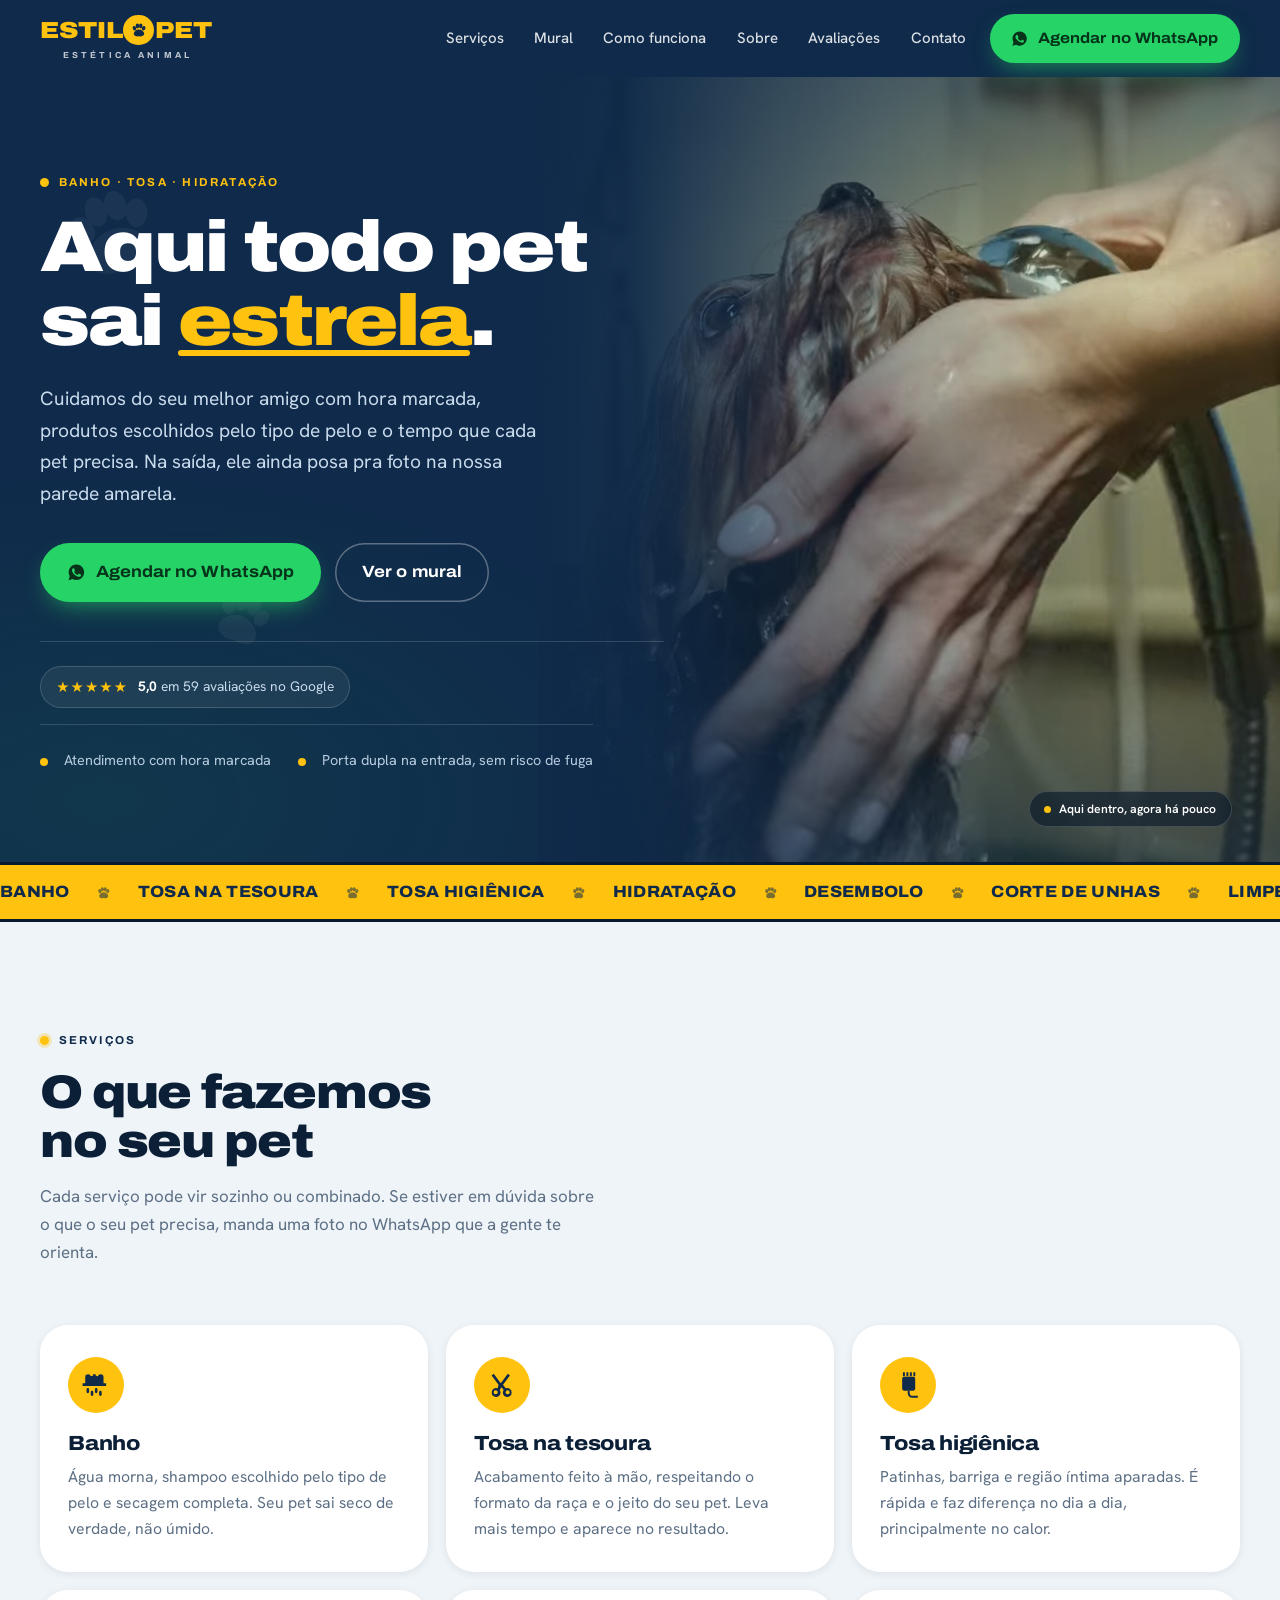
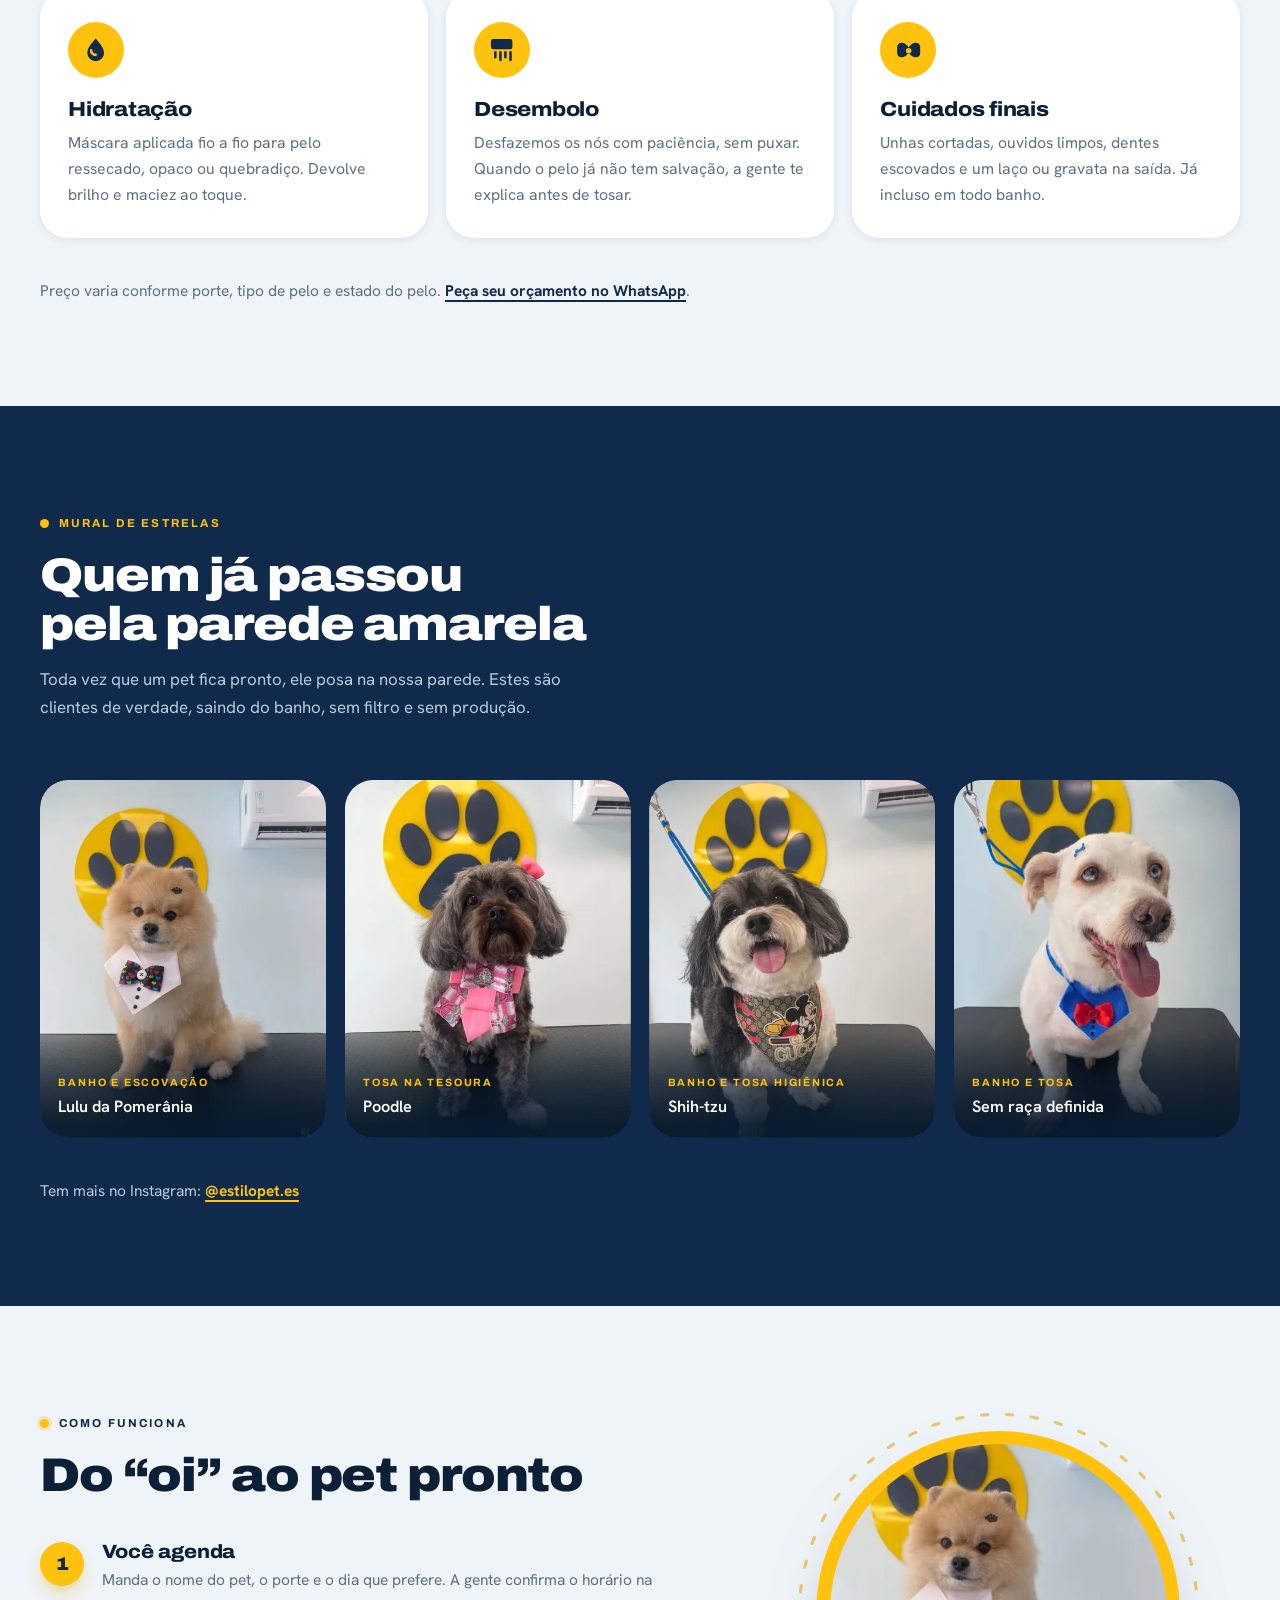
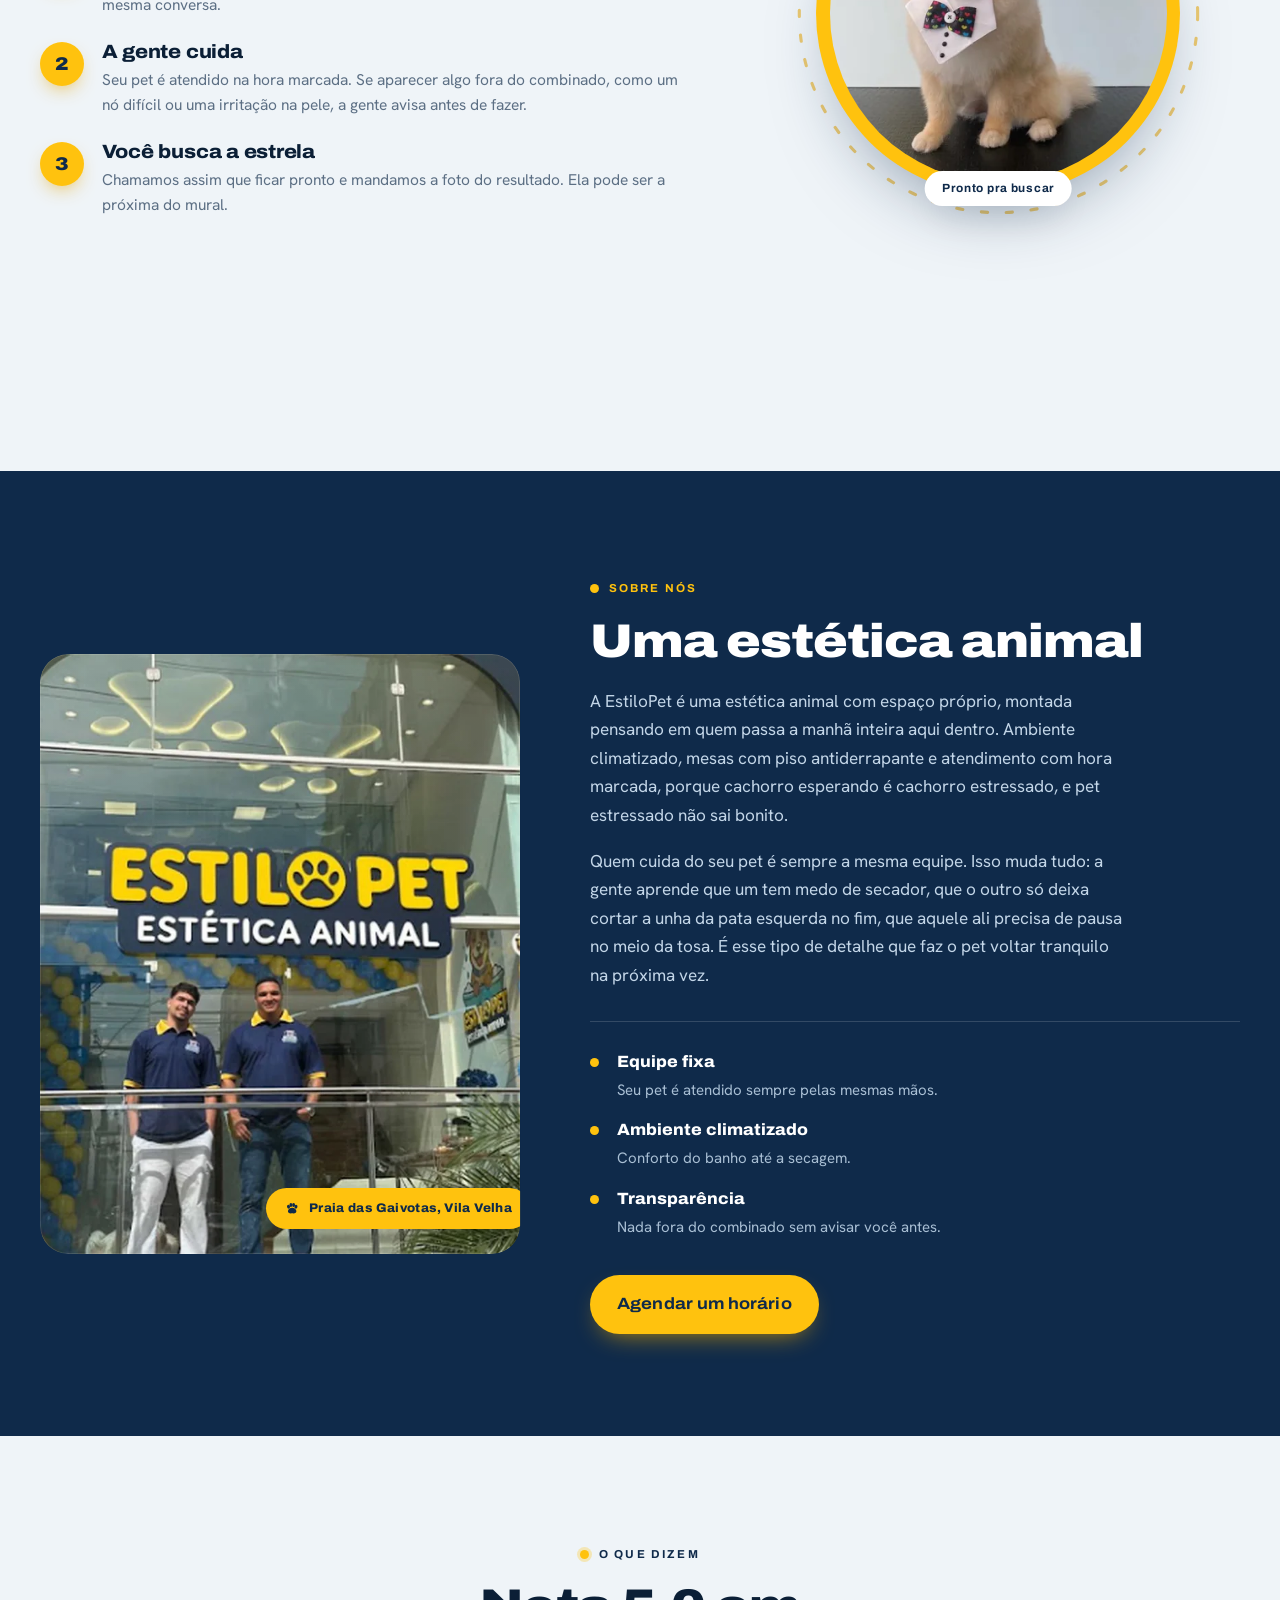
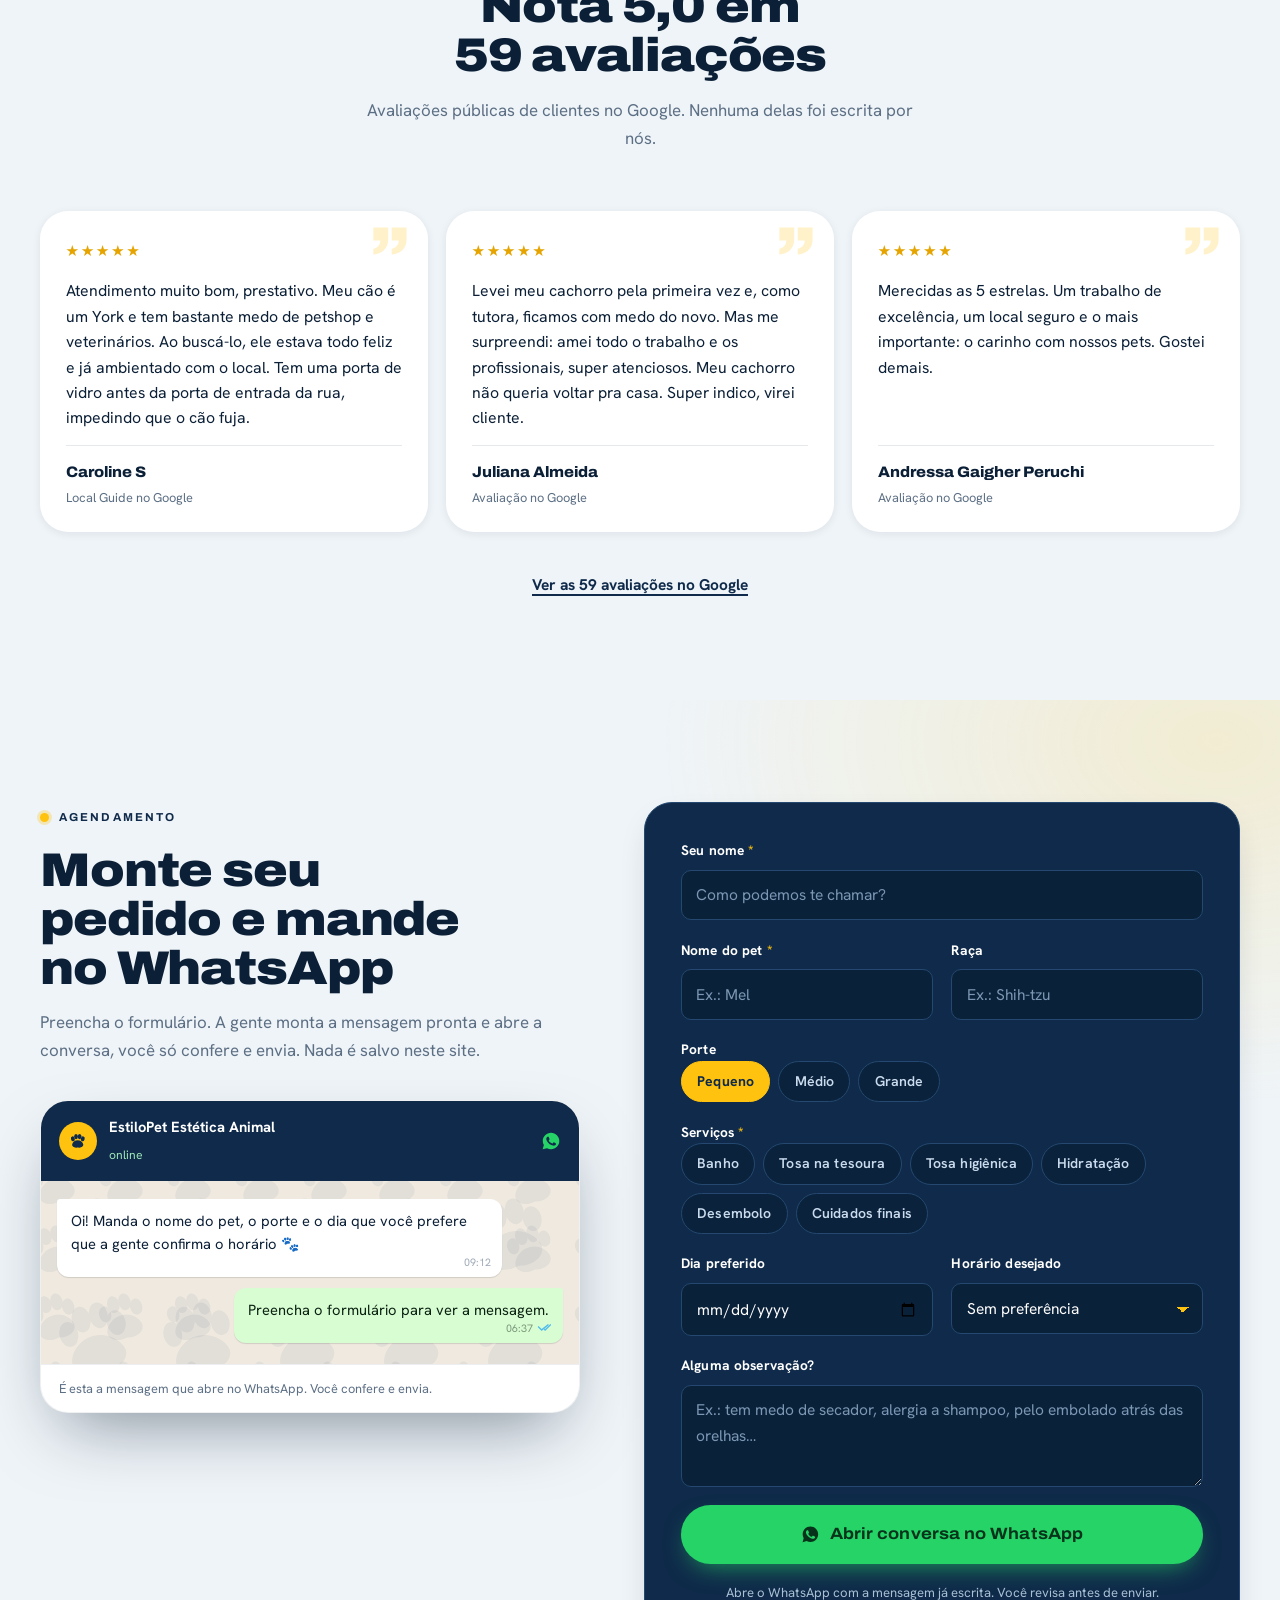
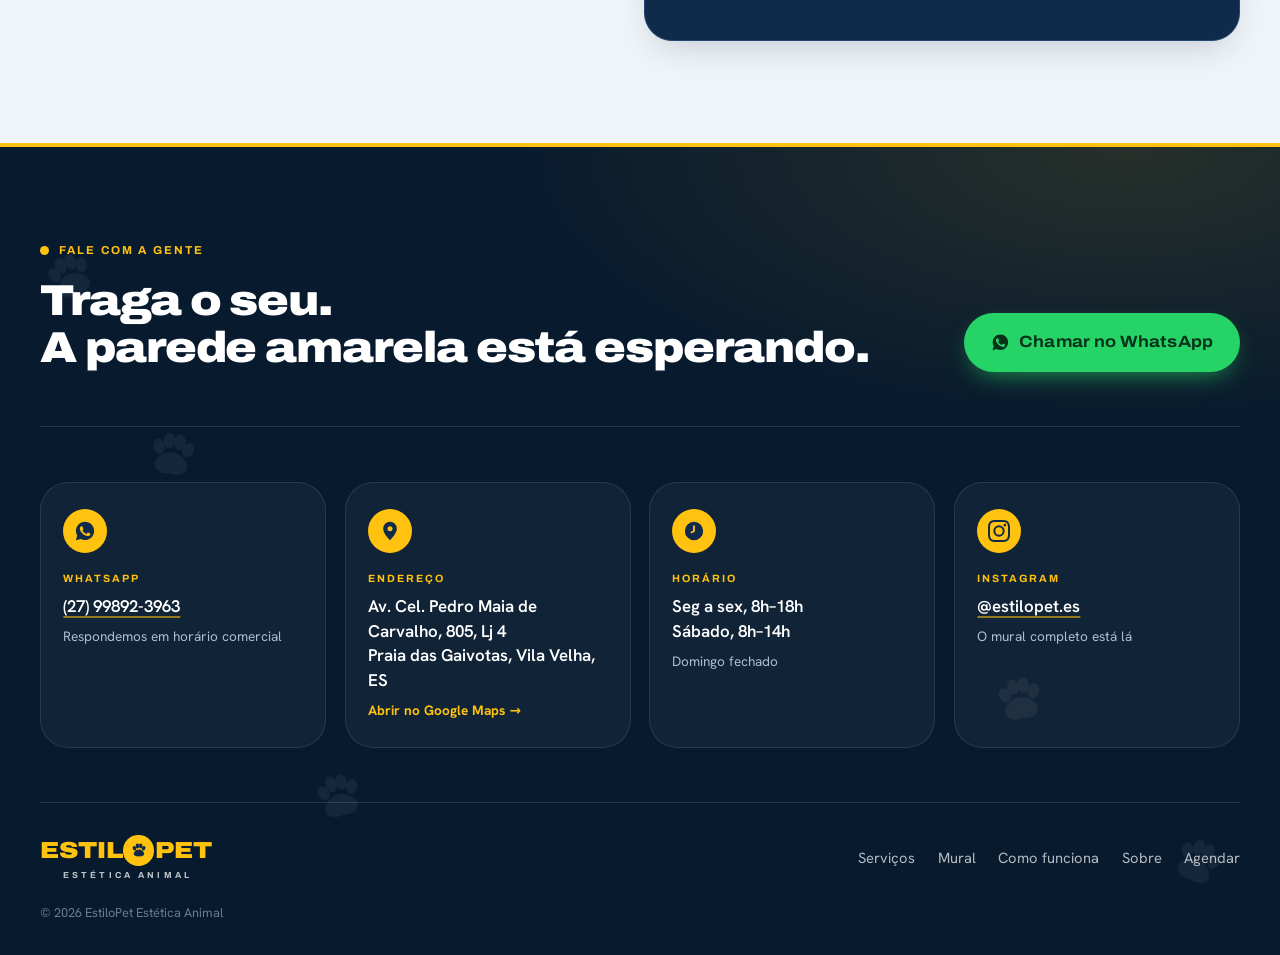
==== commit f98f0b22: "Mostra a conversa inteira no agendamento e dá ícone a cada serviço O degradê sobre o filme recua: o " ====
--- a/index.html
+++ b/index.html
@@ -33,6 +33,28 @@
     <ellipse cx="60" cy="31" rx="9" ry="12.5"/>
     <ellipse cx="75" cy="42" rx="9" ry="12" transform="rotate(18 75 42)"/>
     <path d="M51 49c12 0 23 8 26 18 3 10-7 17-18 17-4 0-5-1-8-1s-4 1-8 1c-11 0-21-7-18-17 3-10 14-18 26-18Z"/>
+  </symbol>
+  <symbol id="ico-banho" viewBox="0 0 24 24">
+    <path d="M4 11V6.2A2.2 2.2 0 0 1 6.2 4c1.02 0 1.87.7 2.12 1.64A2.6 2.6 0 0 1 10 5.2V4h2v1.2a2.6 2.6 0 0 1 1.68.44A2.2 2.2 0 0 1 15.8 4 2.2 2.2 0 0 1 18 6.2V11h2v2H2v-2Z"/>
+    <path d="M5 15.6a1 1 0 1 1 2 0v1.9a1 1 0 1 1-2 0Zm3.2 2.1a1 1 0 1 1 2 0v1.9a1 1 0 1 1-2 0Zm3.2-2.1a1 1 0 1 1 2 0v1.9a1 1 0 1 1-2 0Zm3.2 2.1a1 1 0 1 1 2 0v1.9a1 1 0 1 1-2 0Z"/>
+  </symbol>
+  <symbol id="ico-tesoura" viewBox="0 0 24 24">
+    <path d="M9.6 12 4.3 4.9l1.6-1.2 5.4 7.2 5.4-7.2 1.6 1.2L13 12l2.1 2.8a3.4 3.4 0 1 1-1.6 1.2L12 14l-1.5 2a3.4 3.4 0 1 1-1.6-1.2Zm-2.2 4.2a1.6 1.6 0 1 0 0 3.2 1.6 1.6 0 0 0 0-3.2Zm9.2 0a1.6 1.6 0 1 0 0 3.2 1.6 1.6 0 0 0 0-3.2Z"/>
+  </symbol>
+  <symbol id="ico-maquina" viewBox="0 0 24 24">
+    <path d="M7.6 2.4h1.5v3.2H7.6Zm2.65 0h1.5v3.2h-1.5Zm2.65 0h1.5v3.2h-1.5Zm2.65 0h1.5v3.2h-1.5Z"/>
+    <rect x="7" y="6" width="10" height="10.6" rx="1.4"/>
+    <path d="M11.25 16.6h1.5v1.9c0 1.15.9 2 2.05 2H19v1.5h-4.2c-2 0-3.55-1.5-3.55-3.5Z"/>
+  </symbol>
+  <symbol id="ico-gota" viewBox="0 0 24 24">
+    <path d="M12 2.6c3.6 4.2 6.4 7.6 6.4 11.1A6.4 6.4 0 0 1 5.6 13.7c0-3.5 2.8-6.9 6.4-11.1Zm-2.5 9.1a1 1 0 0 0-2 0 4.5 4.5 0 0 0 4.5 4.5 1 1 0 0 0 0-2 2.5 2.5 0 0 1-2.5-2.5Z"/>
+  </symbol>
+  <symbol id="ico-escova" viewBox="0 0 24 24">
+    <path d="M5.4 3h13.2a1.6 1.6 0 0 1 1.6 1.6v4.8a1.6 1.6 0 0 1-1.6 1.6H5.4a1.6 1.6 0 0 1-1.6-1.6V4.6A1.6 1.6 0 0 1 5.4 3Z"/>
+    <path d="M6.2 12.4h1.9v4.3a1 1 0 1 1-1.9 0Zm3.9 0H12v6.3a1 1 0 1 1-1.9 0Zm3.8 0h1.9v4.3a1 1 0 1 1-1.9 0Zm3.9 0h1.9v6.3a1 1 0 1 1-1.9 0Z"/>
+  </symbol>
+  <symbol id="ico-laco" viewBox="0 0 24 24">
+    <path d="M12 9.4c.5-.7 1.1-1.4 1.9-2 1-.9 2.3-1.4 3.6-1.4 1.9 0 3.3 1.3 3.3 3.1v4.8c0 1.8-1.4 3.1-3.3 3.1-1.3 0-2.6-.5-3.6-1.4-.8-.6-1.4-1.3-1.9-2-.5.7-1.1 1.4-1.9 2-1 .9-2.3 1.4-3.6 1.4-1.9 0-3.3-1.3-3.3-3.1V9.1C3.2 7.3 4.6 6 6.5 6c1.3 0 2.6.5 3.6 1.4.8.6 1.4 1.3 1.9 2Zm0 4.7a2.1 2.1 0 1 0 0-4.2 2.1 2.1 0 0 0 0 4.2Z"/>
   </symbol>
   <symbol id="ico-pin" viewBox="0 0 24 24">
     <path d="M12 2a7.5 7.5 0 0 0-7.5 7.5c0 5.25 7.5 12.5 7.5 12.5s7.5-7.25 7.5-12.5A7.5 7.5 0 0 0 12 2Zm0 10.25a2.75 2.75 0 1 1 0-5.5 2.75 2.75 0 0 1 0 5.5Z"/>
@@ -190,32 +212,32 @@
 
     <ul class="cards">
       <li class="card reveal">
-        <span class="card__icon"><svg><use href="#paw"/></svg></span>
+        <span class="card__icon"><svg><use href="#ico-banho"/></svg></span>
         <h3 class="card__title">Banho</h3>
         <p>Água morna, shampoo escolhido pelo tipo de pelo e secagem completa. Seu pet sai seco de verdade, não úmido.</p>
       </li>
       <li class="card reveal">
-        <span class="card__icon"><svg><use href="#paw"/></svg></span>
+        <span class="card__icon"><svg><use href="#ico-tesoura"/></svg></span>
         <h3 class="card__title">Tosa na tesoura</h3>
         <p>Acabamento feito à mão, respeitando o formato da raça e o jeito do seu pet. Leva mais tempo e aparece no resultado.</p>
       </li>
       <li class="card reveal">
-        <span class="card__icon"><svg><use href="#paw"/></svg></span>
+        <span class="card__icon"><svg><use href="#ico-maquina"/></svg></span>
         <h3 class="card__title">Tosa higiênica</h3>
         <p>Patinhas, barriga e região íntima aparadas. É rápida e faz diferença no dia a dia, principalmente no calor.</p>
       </li>
       <li class="card reveal">
-        <span class="card__icon"><svg><use href="#paw"/></svg></span>
+        <span class="card__icon"><svg><use href="#ico-gota"/></svg></span>
         <h3 class="card__title">Hidratação</h3>
         <p>Máscara aplicada fio a fio para pelo ressecado, opaco ou quebradiço. Devolve brilho e maciez ao toque.</p>
       </li>
       <li class="card reveal">
-        <span class="card__icon"><svg><use href="#paw"/></svg></span>
+        <span class="card__icon"><svg><use href="#ico-escova"/></svg></span>
         <h3 class="card__title">Desembolo</h3>
         <p>Desfazemos os nós com paciência, sem puxar. Quando o pelo já não tem salvação, a gente te explica antes de tosar.</p>
       </li>
       <li class="card reveal">
-        <span class="card__icon"><svg><use href="#paw"/></svg></span>
+        <span class="card__icon"><svg><use href="#ico-laco"/></svg></span>
         <h3 class="card__title">Cuidados finais</h3>
         <p>Unhas cortadas, ouvidos limpos, dentes escovados e um laço ou gravata na saída. Já incluso em todo banho.</p>
       </li>
@@ -469,14 +491,9 @@
       <p class="eyebrow eyebrow--dark reveal"><span class="eyebrow__dot"></span>Agendamento</p>
       <h2 class="sec__title reveal">Monte seu pedido e mande no WhatsApp</h2>
       <p class="sec__lead reveal">
-        Preencha os campos ao lado. A gente monta a mensagem pronta e abre a conversa,
+        Preencha o formulário. A gente monta a mensagem pronta e abre a conversa,
         você só confere e envia. Nada é salvo neste site.
       </p>
-
-      <div class="preview reveal" aria-live="polite">
-        <p class="preview__label">Mensagem que será enviada</p>
-        <pre class="preview__text" id="preview">Preencha o formulário para ver a mensagem.</pre>
-      </div>
     </div>
 
     <form class="form reveal" id="form-agendamento" novalidate>
@@ -565,6 +582,35 @@
       </button>
       <p class="form__note">Abre o WhatsApp com a mensagem já escrita. Você revisa antes de enviar.</p>
     </form>
+
+    <div class="conversa reveal">
+      <div class="conversa__topo">
+        <span class="conversa__foto"><svg><use href="#paw"/></svg></span>
+        <div>
+          <b>EstiloPet Estética Animal</b>
+          <span>online</span>
+        </div>
+        <svg class="conversa__zap" viewBox="0 0 24 24" aria-hidden="true"><path d="M12.04 2C6.58 2 2.13 6.45 2.13 11.91c0 1.75.46 3.45 1.32 4.95L2 22l5.25-1.38a9.9 9.9 0 0 0 4.79 1.22h.01c5.46 0 9.91-4.45 9.91-9.91S17.5 2 12.04 2Zm5.8 14.17c-.25.69-1.44 1.31-1.99 1.36-.53.05-1.02.24-3.44-.72-2.9-1.14-4.75-4.1-4.9-4.29-.14-.19-1.17-1.56-1.17-2.97s.74-2.11 1-2.4c.26-.29.57-.36.76-.36l.55.01c.17 0 .41-.07.64.49.25.6.83 2.07.9 2.22.07.15.12.32.02.51-.1.19-.15.31-.29.48l-.44.51c-.15.14-.3.3-.13.59.17.29.75 1.24 1.61 2.01 1.11.99 2.04 1.3 2.33 1.44.29.15.46.12.63-.07.17-.19.73-.85.93-1.15.19-.29.39-.24.65-.14.26.09 1.66.78 1.95.93.29.14.48.21.55.33.07.12.07.7-.18 1.39Z"/></svg>
+      </div>
+
+      <div class="conversa__corpo">
+        <div class="balao balao--deles">
+          Oi! Manda o nome do pet, o porte e o dia que você prefere que a gente confirma o horário 🐾
+          <span class="balao__hora">09:12</span>
+        </div>
+
+        <div class="balao balao--seu" aria-live="polite">
+          <pre id="preview">Preencha o formulário para ver a mensagem.</pre>
+          <span class="balao__hora">
+            <i id="preview-hora">agora</i>
+            <svg viewBox="0 0 20 12" aria-hidden="true"><path d="M6.6 11.1.9 5.4l1.4-1.4 4.3 4.3L15.7.9l1.4 1.4Z"/><path d="M11.6 11.1 9.5 9l1.4-1.4 .7 .7L19.1.9l1.4 1.4Z"/></svg>
+          </span>
+        </div>
+      </div>
+
+      <p class="conversa__nota">É esta a mensagem que abre no WhatsApp. Você confere e envia.</p>
+    </div>
+
   </div>
 </section>
 
--- a/assets/css/style.css
+++ b/assets/css/style.css
@@ -221,7 +221,7 @@
    e a área de texto do outro.                                */
 .hero__fundo{
   position:absolute; inset:0 0 0 auto;
-  width:clamp(46%,54%,60%); z-index:0; pointer-events:none;
+  width:clamp(50%,58%,64%); z-index:0; pointer-events:none;
 }
 .hero__video{
   width:100%; height:100%; object-fit:cover; display:block;
@@ -237,15 +237,15 @@
        ralo já na metade do vídeo */
     linear-gradient(to right,
       var(--navy) 0%,
-      rgba(15,42,74,.97) 16%,
-      rgba(15,42,74,.82) 34%,
-      rgba(15,42,74,.46) 58%,
-      rgba(15,42,74,.18) 82%,
-      rgba(15,42,74,.08) 100%),
+      rgba(15,42,74,.94) 13%,
+      rgba(15,42,74,.62) 30%,
+      rgba(15,42,74,.28) 52%,
+      rgba(15,42,74,.08) 78%,
+      rgba(15,42,74,.02) 100%),
     /* e um pouco por cima e por baixo, para o filme não bater
        seco nas bordas da seção */
     linear-gradient(to bottom,
-      rgba(15,42,74,.55), transparent 26%, transparent 68%, rgba(15,42,74,.62)),
+      rgba(15,42,74,.4), transparent 22%, transparent 72%, rgba(15,42,74,.48)),
     /* o amarelo da casa, de leve, para o quadro não ficar frio */
     radial-gradient(70% 55% at 76% 22%, rgba(255,194,14,.14), transparent 62%);
 }
@@ -473,30 +473,81 @@
     var(--navy);
 }
 .booking > *{ min-width:0; }
-.booking{ display:grid; grid-template-columns:.95fr 1.05fr; gap:clamp(2rem,5vw,4rem); align-items:start; }
+.booking{
+  display:grid; grid-template-columns:minmax(0,.95fr) minmax(0,1.05fr);
+  grid-template-areas:"intro form" "conversa form";
+  grid-template-rows:auto 1fr;
+  column-gap:clamp(2rem,5vw,4rem); row-gap:0; align-items:start;
+}
+.booking__intro{ grid-area:intro; }
+.form{ grid-area:form; }
+.conversa{ grid-area:conversa; }
 .booking__intro .sec__title{ margin-bottom:1rem; }
 
-/* balão de pré-visualização — parece a mensagem que vai sair */
-.preview{ margin-top:2rem; }
-.preview__label{
-  font-family:Archivo,system-ui,sans-serif; font-stretch:100%;
-  font-size:.68rem; font-weight:700; letter-spacing:.17em; text-transform:uppercase;
-  color:var(--muted-light); margin-bottom:.75rem;
-}
-.preview__text{
-  position:relative; margin:0;
-  background:var(--white); color:var(--ink);
-  border-radius:var(--r-md) var(--r-md) var(--r-md) 4px;
-  padding:1.1rem 1.25rem;
-  font-family:inherit; font-size:.94rem; line-height:1.6;
+/* ── a conversa: a mensagem como ela vai chegar ──────────
+   O espaço ao lado do formulário estava vazio e o balão
+   solto não dizia de onde vinha. Mostrando a janela inteira,
+   fica claro o que acontece ao clicar em enviar.            */
+.conversa{
+  margin-top:2.2rem;
+  border-radius:var(--r-lg); overflow:hidden;
+  background:var(--white);
+  box-shadow:var(--shadow-lg);
+  border:1px solid rgba(15,42,74,.07);
+}
+.conversa__topo{
+  display:flex; align-items:center; gap:.8rem;
+  background:var(--navy); color:var(--white);
+  padding:.85rem 1.1rem;
+}
+.conversa__topo b{ display:block; font-size:.92rem; font-weight:700; }
+.conversa__topo span{ font-size:.76rem; color:#9FE7B8; }
+.conversa__foto{
+  width:38px; height:38px; border-radius:50%; flex:none;
+  background:var(--yellow); display:grid; place-items:center;
+}
+.conversa__foto svg{ width:21px; height:21px; fill:var(--navy); }
+.conversa__zap{ width:20px; height:20px; fill:#25D366; margin-left:auto; flex:none; }
+
+.conversa__corpo{
+  padding:1.15rem 1rem 1.35rem;
+  display:grid; gap:.7rem;
+  background:#EFE9E0;
+  /* o fundo salpicado de patinhas, bem de leve, como o papel
+     de parede da conversa */
+  background-image:
+    url("data:image/svg+xml,<svg xmlns='http://www.w3.org/2000/svg' viewBox='0 0 100 100'><g fill='%230F2A4A' opacity='.06' transform='rotate(-14 50 50)'><ellipse cx='28' cy='42' rx='9' ry='12'/><ellipse cx='43' cy='31' rx='9' ry='12.5'/><ellipse cx='60' cy='31' rx='9' ry='12.5'/><ellipse cx='75' cy='42' rx='9' ry='12'/><path d='M51 49c12 0 23 8 26 18 3 10-7 17-18 17-4 0-5-1-8-1s-4 1-8 1c-11 0-21-7-18-17 3-10 14-18 26-18Z'/></g></svg>"),
+    url("data:image/svg+xml,<svg xmlns='http://www.w3.org/2000/svg' viewBox='0 0 100 100'><g fill='%230F2A4A' opacity='.06' transform='rotate(-14 50 50)'><ellipse cx='28' cy='42' rx='9' ry='12'/><ellipse cx='43' cy='31' rx='9' ry='12.5'/><ellipse cx='60' cy='31' rx='9' ry='12.5'/><ellipse cx='75' cy='42' rx='9' ry='12'/><path d='M51 49c12 0 23 8 26 18 3 10-7 17-18 17-4 0-5-1-8-1s-4 1-8 1c-11 0-21-7-18-17 3-10 14-18 26-18Z'/></g></svg>");
+  background-size:104px 104px, 68px 68px;
+  background-position:0 0, 46px 33px;
+}
+.balao{
+  position:relative; max-width:88%;
+  padding:.7rem .85rem 1.3rem;
+  border-radius:12px; font-size:.92rem; line-height:1.55;
+  box-shadow:0 1px 1px rgba(0,0,0,.13);
+}
+.balao--deles{ background:var(--white); color:var(--ink); border-top-left-radius:3px; }
+.balao--seu{ background:#D9FDD3; color:#0B2211; margin-left:auto; border-top-right-radius:3px; }
+.balao--seu pre{
+  margin:0; font-family:inherit; font-size:inherit; line-height:inherit;
   white-space:pre-wrap; word-break:break-word;
-  box-shadow:var(--shadow-lg);
-}
-.preview__text::after{
-  content:""; position:absolute; left:-9px; bottom:0;
-  border:10px solid transparent;
-  border-right-color:var(--white); border-bottom-color:var(--white);
-}
+}
+.balao__hora{
+  position:absolute; right:.7rem; bottom:.42rem;
+  display:inline-flex; align-items:center; gap:.25rem;
+  font-size:.67rem; color:rgba(11,34,17,.45);
+}
+.balao__hora i{ font-style:normal; }
+.balao__hora svg{ width:14px; height:9px; fill:#53BDEB; }
+.balao--deles .balao__hora{ color:rgba(15,42,74,.4); }
+
+.conversa__nota{
+  margin:0; padding:.8rem 1.1rem;
+  font-size:.8rem; color:var(--muted);
+  border-top:1px solid rgba(15,42,74,.08);
+}
+
 
 .form > *{ min-width:0; }
 .form{
@@ -735,12 +786,6 @@
     radial-gradient(75% 60% at 95% 4%, rgba(255,194,14,.16), transparent 58%),
     var(--porcelain);
 }
-.sec--form .preview__label{ color:var(--muted); }
-.sec--form .preview__text{
-  border:1px solid rgba(15,42,74,.1);
-  box-shadow:var(--shadow-md);
-}
-.sec--form .preview__text::after{ border-right-color:var(--white); border-bottom-color:var(--white); }
 .sec--form .form{
   background:var(--navy);
   border-color:var(--navy-line);
@@ -827,7 +872,11 @@
   grid-template-columns:repeat(auto-fit,minmax(min(290px,100%),1fr));
 }
 .depo{
-  position:relative; display:grid; gap:.9rem; align-content:start;
+  /* as três colunas terminam na mesma linha: a assinatura
+     desce para o rodapé do cartão, não fica pendurada onde
+     o texto acabou */
+  position:relative; display:grid; gap:.9rem;
+  grid-template-rows:auto 1fr auto; height:100%;
   background:var(--white); border-radius:var(--r-lg);
   padding:1.75rem 1.6rem 1.5rem;
   box-shadow:var(--shadow-sm);
@@ -909,7 +958,13 @@
   .hero__inner{ grid-template-columns:1fr; text-align:left; }
   .hero__stage{ order:-1; }
   .disc{ width:min(78%,340px); }
-  .booking{ grid-template-columns:1fr; }
+  /* em coluna única a conversa vai para depois do formulário:
+     ela mostra o resultado do que a pessoa acabou de preencher */
+  .booking{
+    grid-template-columns:1fr;
+    grid-template-areas:"intro" "form" "conversa";
+    grid-template-rows:auto auto auto; row-gap:clamp(2rem,5vw,3rem);
+  }
 
   /* sem espaço para duas colunas, o filme vira fundo da seção
      inteira e o azul cobre mais, para o texto continuar legível */
@@ -918,8 +973,8 @@
   .hero__veu{
     background:
       linear-gradient(to bottom,
-        rgba(15,42,74,.9) 0%, rgba(15,42,74,.8) 42%,
-        rgba(15,42,74,.62) 72%, rgba(15,42,74,.86) 100%),
+        rgba(15,42,74,.86) 0%, rgba(15,42,74,.74) 42%,
+        rgba(15,42,74,.54) 72%, rgba(15,42,74,.82) 100%),
       linear-gradient(to right, var(--navy) 0%, rgba(15,42,74,.35) 78%, rgba(15,42,74,.3) 100%),
       radial-gradient(70% 55% at 76% 18%, rgba(255,194,14,.13), transparent 62%);
   }
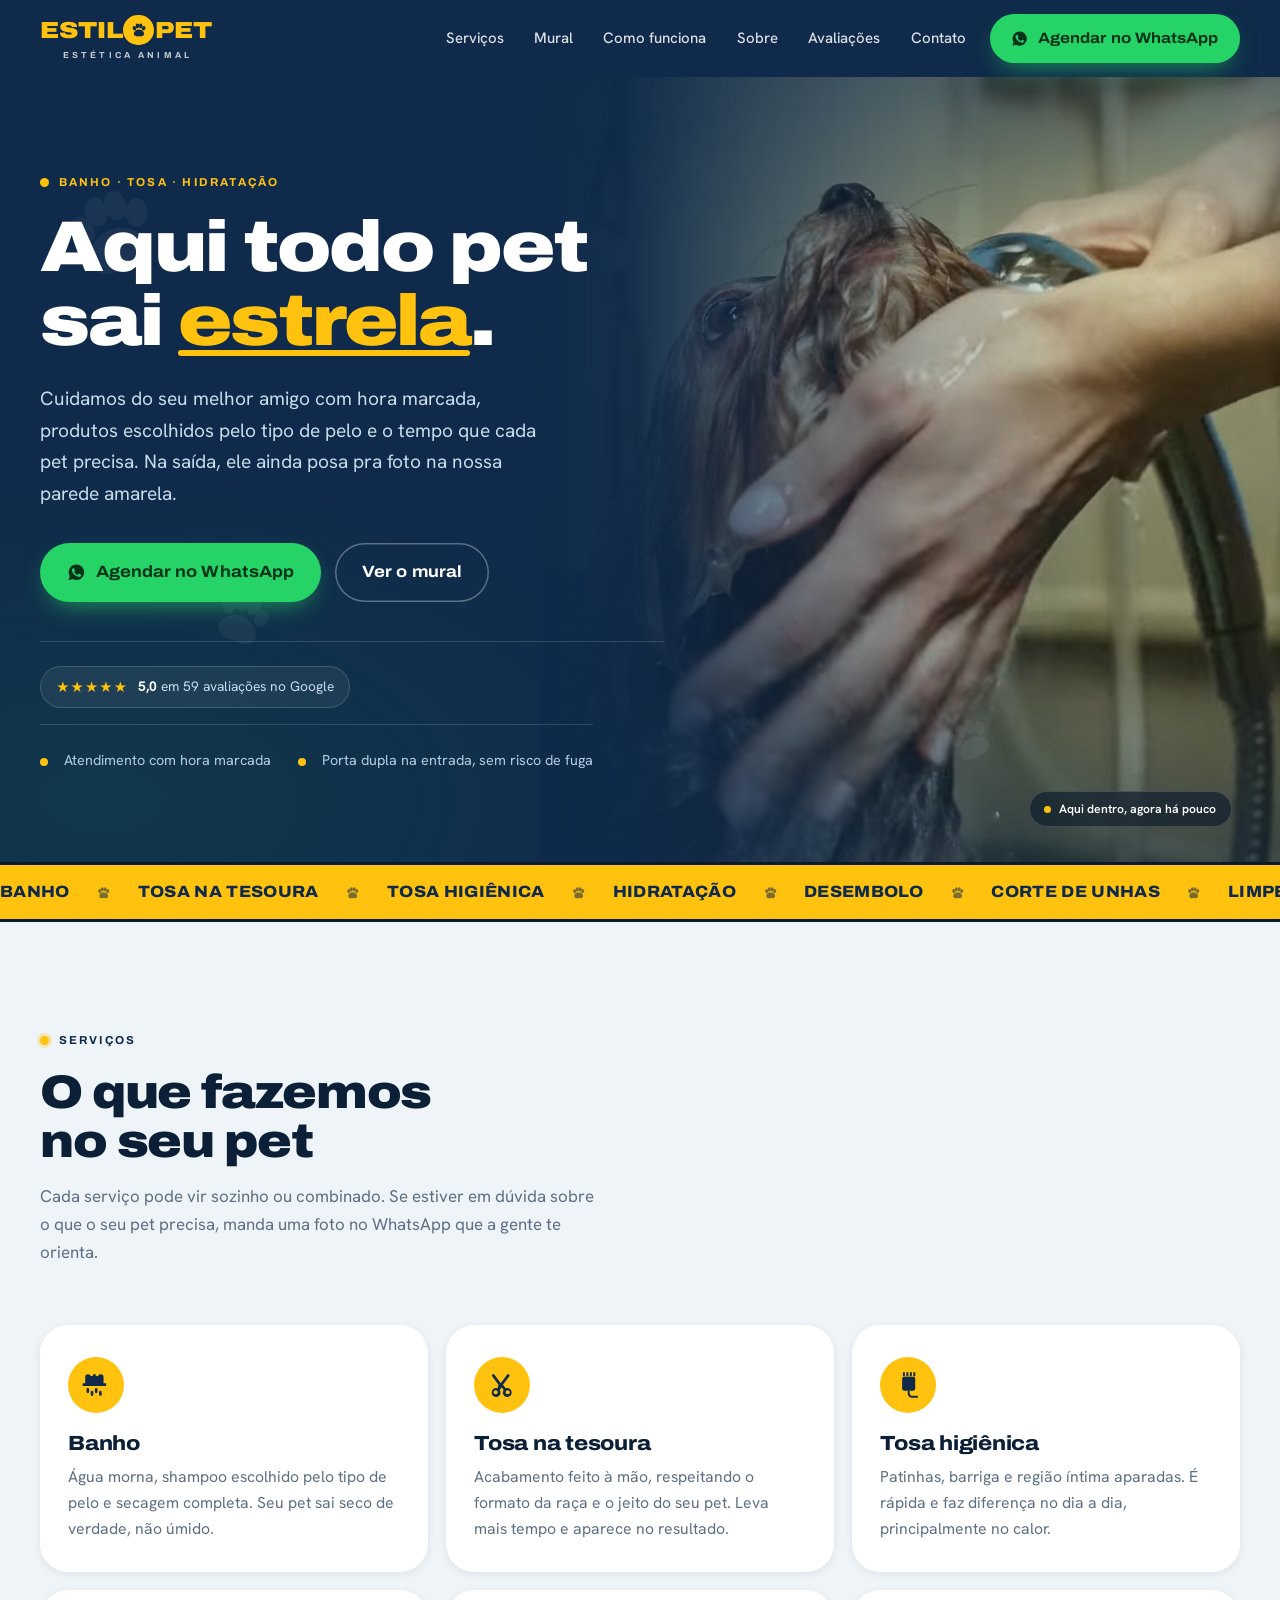
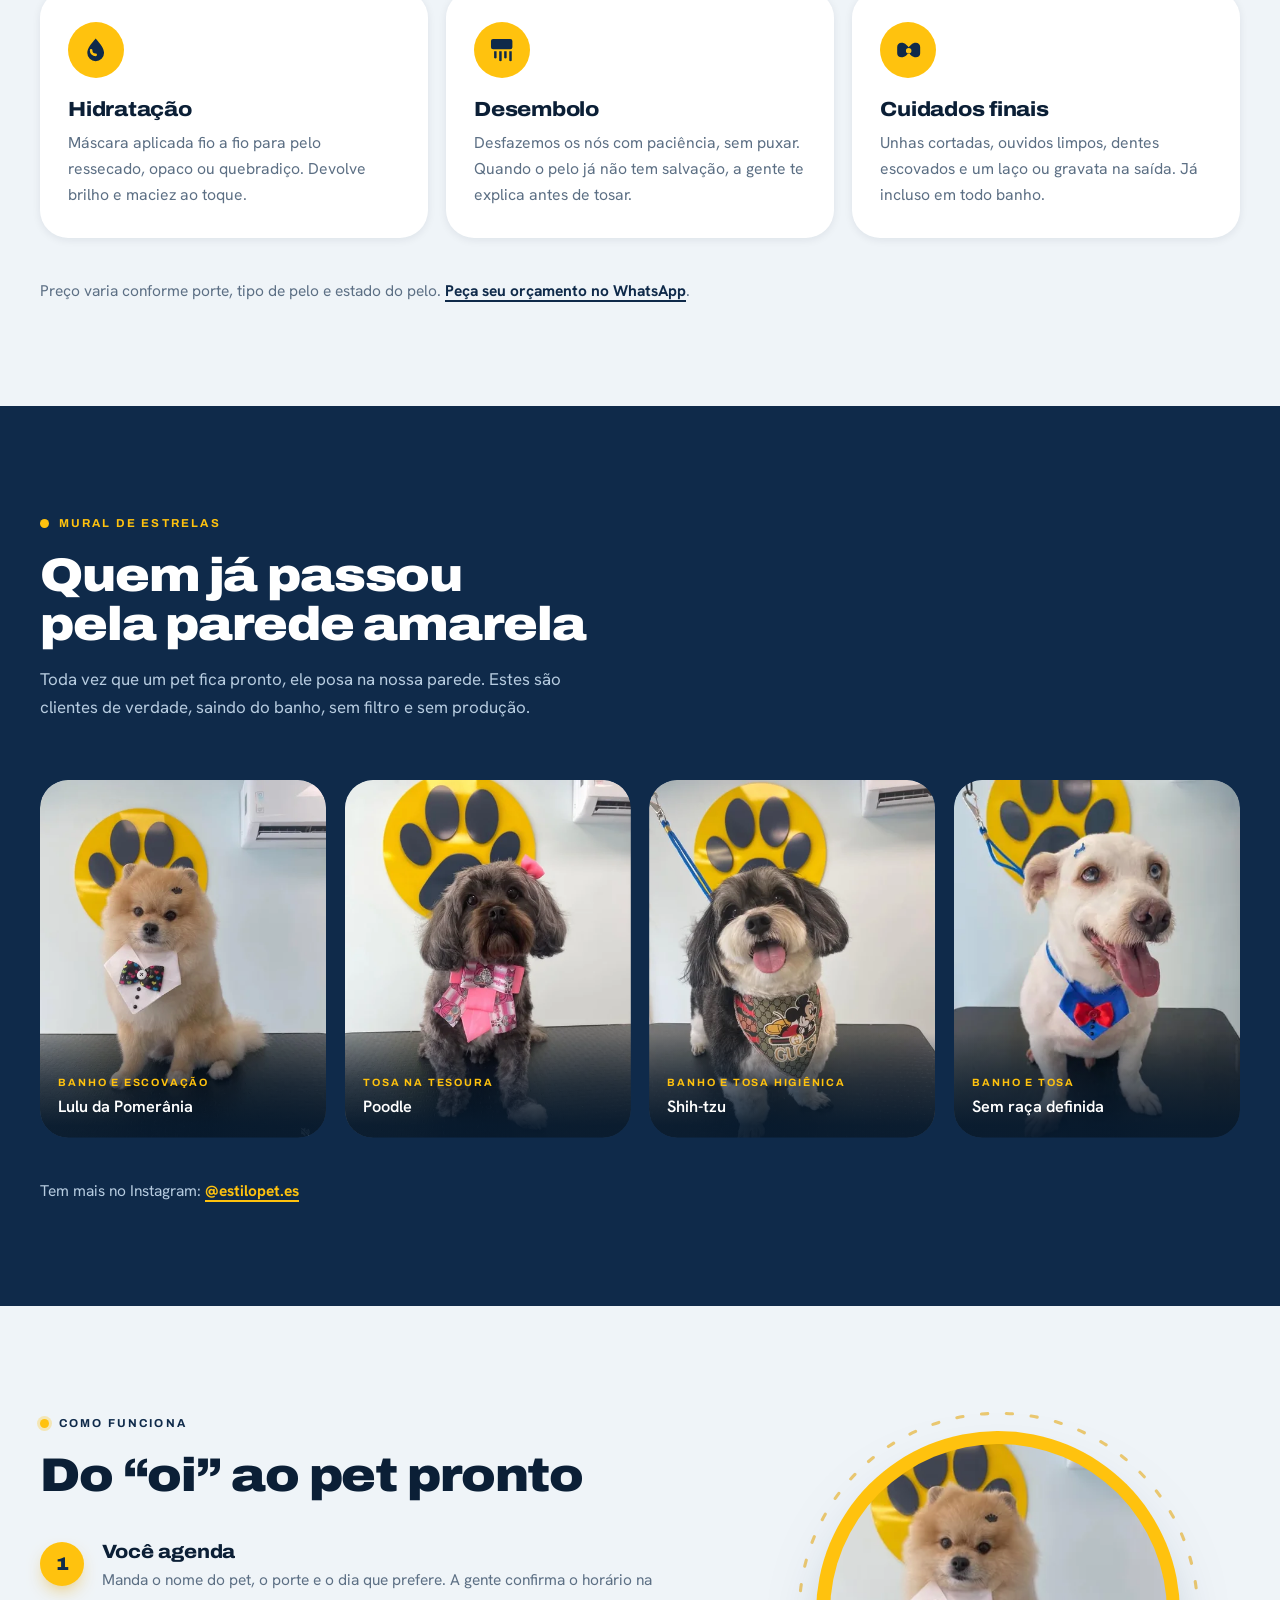
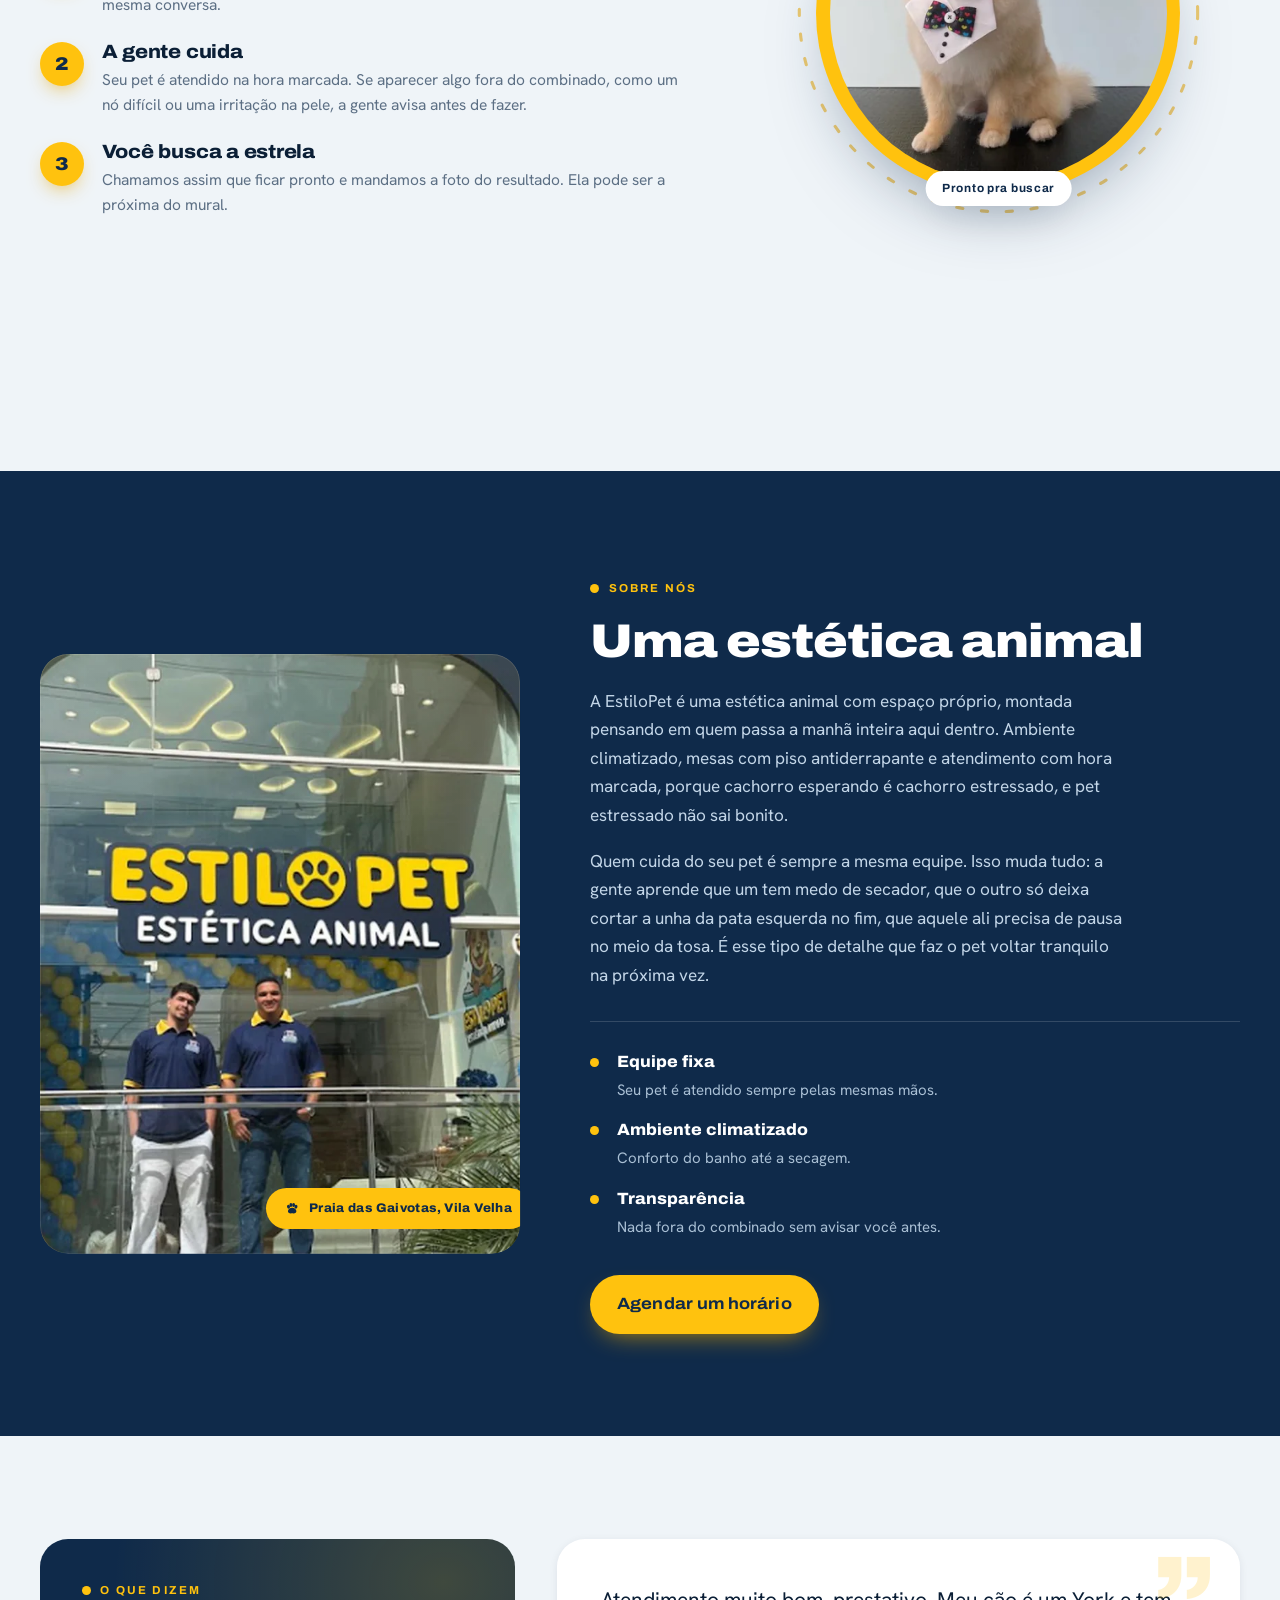
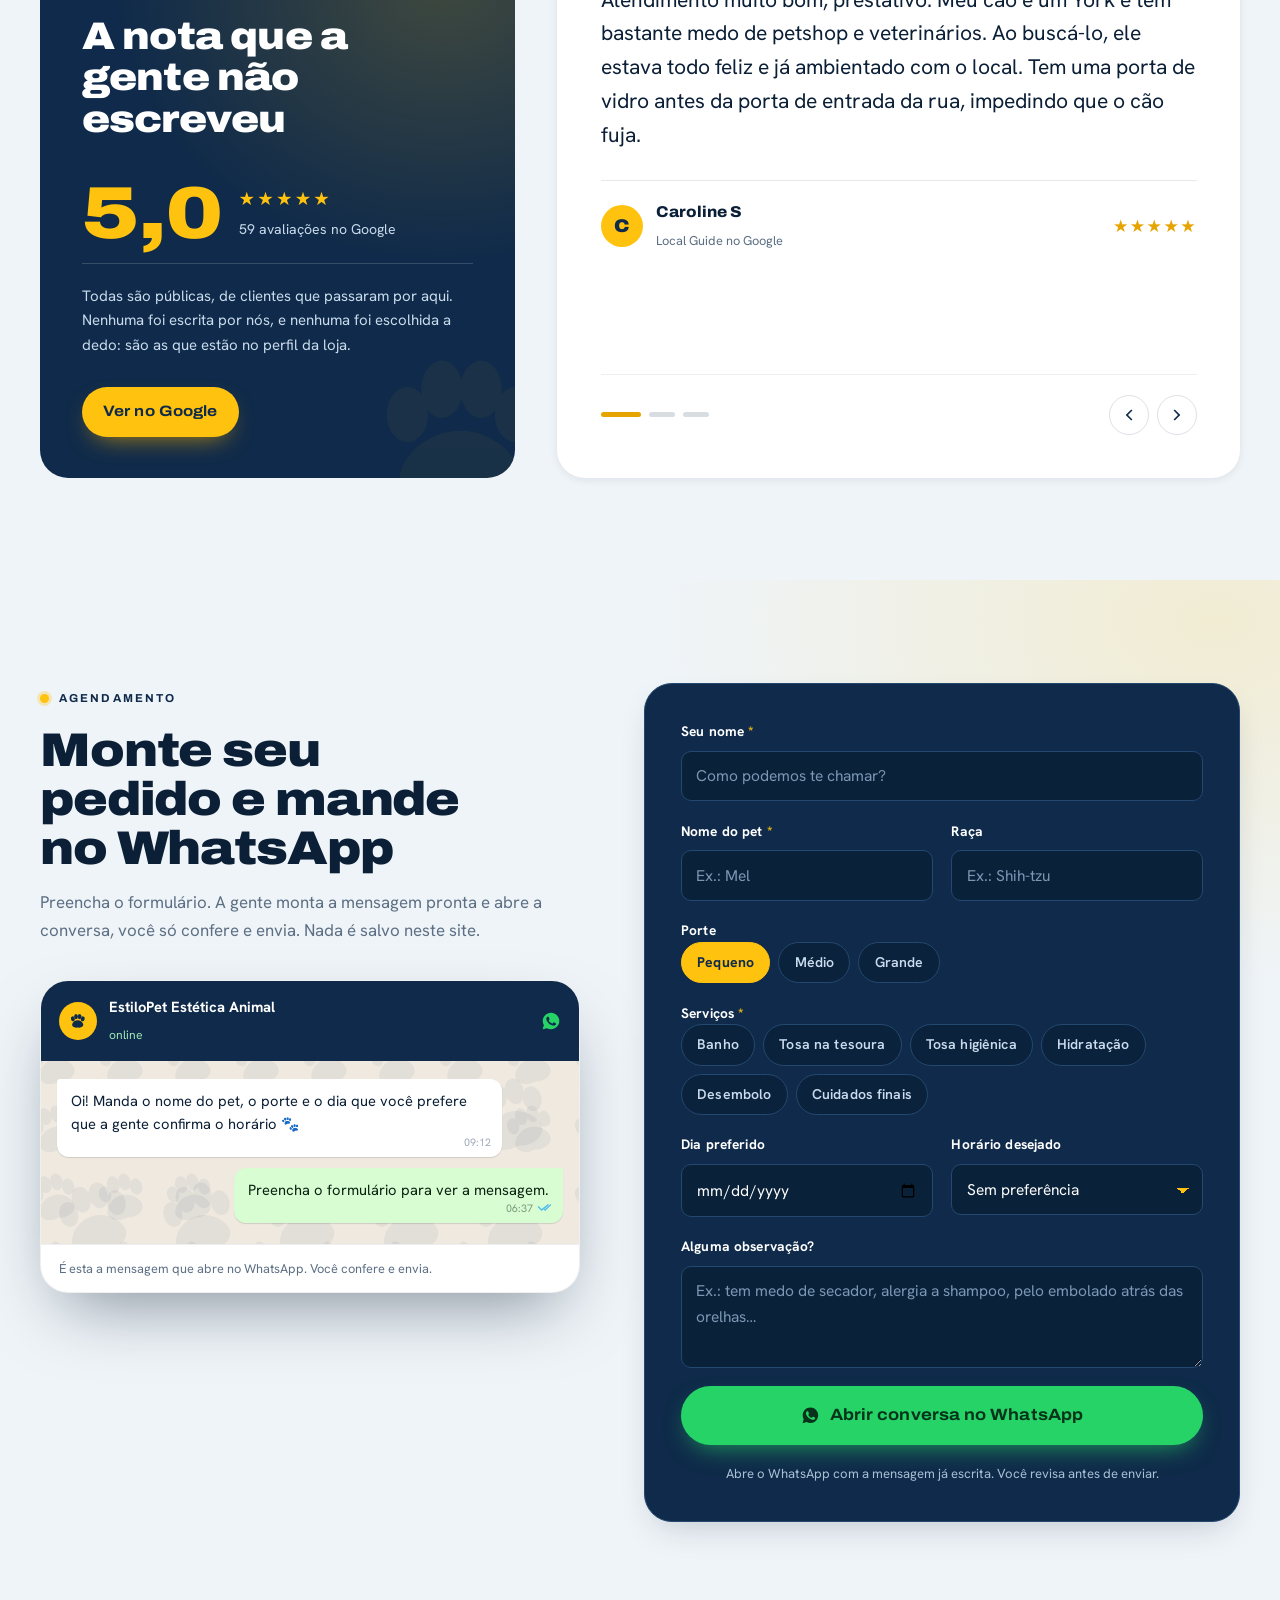
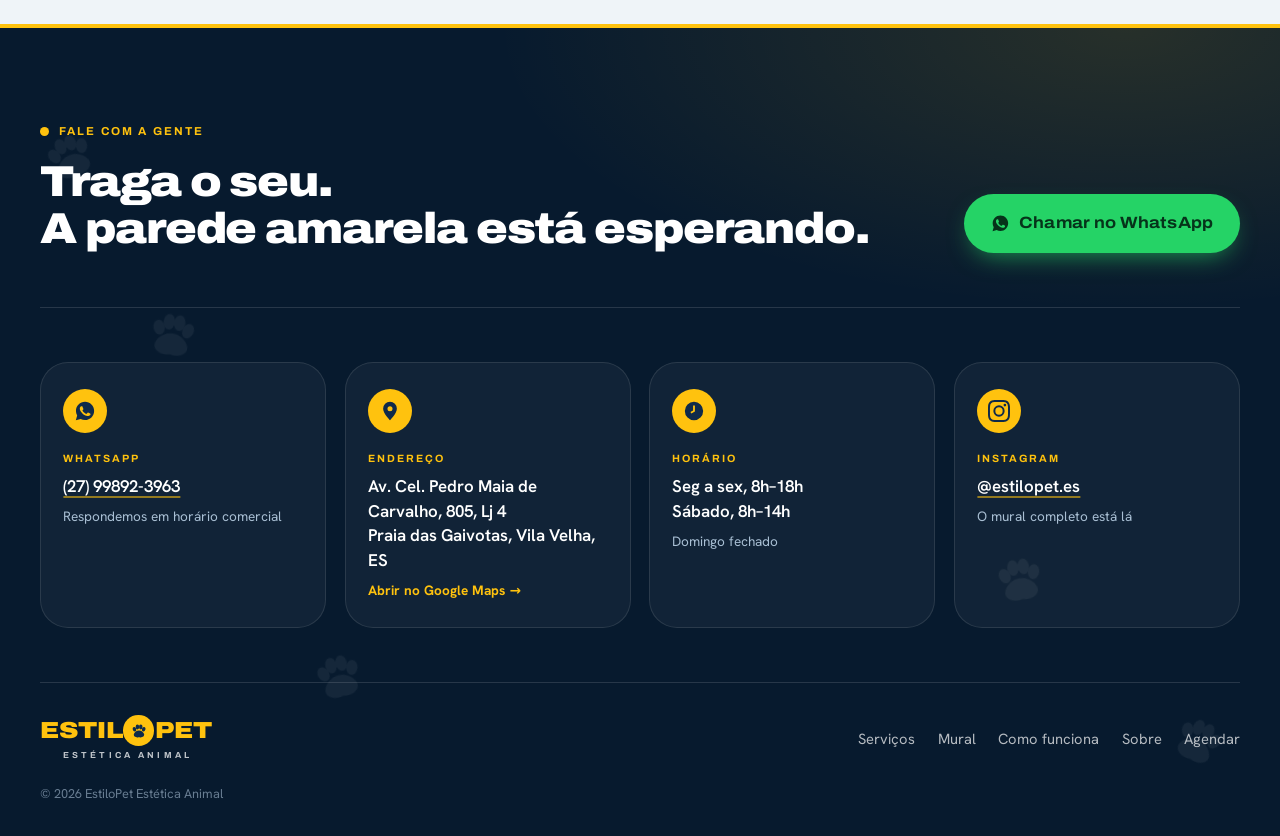
==== commit 696b7d5e: "Refaz as avaliações e dá uma animação para cada ícone de serviço As três avaliações estavam em cartõ" ====
--- a/index.html
+++ b/index.html
@@ -212,32 +212,32 @@
 
     <ul class="cards">
       <li class="card reveal">
-        <span class="card__icon"><svg><use href="#ico-banho"/></svg></span>
+        <span class="card__icon" data-ico="banho"><svg><use href="#ico-banho"/></svg></span>
         <h3 class="card__title">Banho</h3>
         <p>Água morna, shampoo escolhido pelo tipo de pelo e secagem completa. Seu pet sai seco de verdade, não úmido.</p>
       </li>
       <li class="card reveal">
-        <span class="card__icon"><svg><use href="#ico-tesoura"/></svg></span>
+        <span class="card__icon" data-ico="tesoura"><svg><use href="#ico-tesoura"/></svg></span>
         <h3 class="card__title">Tosa na tesoura</h3>
         <p>Acabamento feito à mão, respeitando o formato da raça e o jeito do seu pet. Leva mais tempo e aparece no resultado.</p>
       </li>
       <li class="card reveal">
-        <span class="card__icon"><svg><use href="#ico-maquina"/></svg></span>
+        <span class="card__icon" data-ico="maquina"><svg><use href="#ico-maquina"/></svg></span>
         <h3 class="card__title">Tosa higiênica</h3>
         <p>Patinhas, barriga e região íntima aparadas. É rápida e faz diferença no dia a dia, principalmente no calor.</p>
       </li>
       <li class="card reveal">
-        <span class="card__icon"><svg><use href="#ico-gota"/></svg></span>
+        <span class="card__icon" data-ico="gota"><svg><use href="#ico-gota"/></svg></span>
         <h3 class="card__title">Hidratação</h3>
         <p>Máscara aplicada fio a fio para pelo ressecado, opaco ou quebradiço. Devolve brilho e maciez ao toque.</p>
       </li>
       <li class="card reveal">
-        <span class="card__icon"><svg><use href="#ico-escova"/></svg></span>
+        <span class="card__icon" data-ico="escova"><svg><use href="#ico-escova"/></svg></span>
         <h3 class="card__title">Desembolo</h3>
         <p>Desfazemos os nós com paciência, sem puxar. Quando o pelo já não tem salvação, a gente te explica antes de tosar.</p>
       </li>
       <li class="card reveal">
-        <span class="card__icon"><svg><use href="#ico-laco"/></svg></span>
+        <span class="card__icon" data-ico="laco"><svg><use href="#ico-laco"/></svg></span>
         <h3 class="card__title">Cuidados finais</h3>
         <p>Unhas cortadas, ouvidos limpos, dentes escovados e um laço ou gravata na saída. Já incluso em todo banho.</p>
       </li>
@@ -438,49 +438,91 @@
 
 <!-- ══ DEPOIMENTOS ══ -->
 <section class="sec sec--light" id="depoimentos">
-  <div class="wrap">
-    <header class="sec__head sec__head--centro reveal">
-      <p class="eyebrow eyebrow--dark"><span class="eyebrow__dot"></span>O que dizem</p>
-      <h2 class="sec__title">Nota 5,0 em 59 avaliações</h2>
-      <p class="sec__lead">
-        Avaliações públicas de clientes no Google. Nenhuma delas foi escrita por nós.
+  <div class="wrap prova">
+
+    <aside class="nota-card reveal">
+      <p class="eyebrow"><span class="eyebrow__dot"></span>O que dizem</p>
+      <h2 class="nota-card__titulo">A nota que a gente não escreveu</h2>
+
+      <div class="nota-card__score">
+        <strong>5,0</strong>
+        <div>
+          <span class="nota-card__estrelas" aria-hidden="true">★★★★★</span>
+          <span class="nota-card__base">59 avaliações no Google</span>
+        </div>
+      </div>
+
+      <p class="nota-card__txt">
+        Todas são públicas, de clientes que passaram por aqui. Nenhuma foi escrita
+        por nós, e nenhuma foi escolhida a dedo: são as que estão no perfil da loja.
       </p>
-    </header>
-
-    <ul class="depos">
-      <li class="depo reveal">
-        <span class="depo__estrelas" aria-label="5 de 5 estrelas">★★★★★</span>
-        <blockquote>
-          Atendimento muito bom, prestativo. Meu cão é um York e tem bastante medo de
-          petshop e veterinários. Ao buscá-lo, ele estava todo feliz e já ambientado com
-          o local. Tem uma porta de vidro antes da porta de entrada da rua, impedindo
-          que o cão fuja.
-        </blockquote>
-        <p class="depo__quem"><b>Caroline S</b><span>Local Guide no Google</span></p>
-      </li>
-      <li class="depo reveal">
-        <span class="depo__estrelas" aria-label="5 de 5 estrelas">★★★★★</span>
-        <blockquote>
-          Levei meu cachorro pela primeira vez e, como tutora, ficamos com medo do novo.
-          Mas me surpreendi: amei todo o trabalho e os profissionais, super atenciosos.
-          Meu cachorro não queria voltar pra casa. Super indico, virei cliente.
-        </blockquote>
-        <p class="depo__quem"><b>Juliana Almeida</b><span>Avaliação no Google</span></p>
-      </li>
-      <li class="depo reveal">
-        <span class="depo__estrelas" aria-label="5 de 5 estrelas">★★★★★</span>
-        <blockquote>
-          Merecidas as 5 estrelas. Um trabalho de excelência, um local seguro e o mais
-          importante: o carinho com nossos pets. Gostei demais.
-        </blockquote>
-        <p class="depo__quem"><b>Andressa Gaigher Peruchi</b><span>Avaliação no Google</span></p>
-      </li>
-    </ul>
-
-    <p class="sec__foot sec__foot--centro reveal">
-      <a href="https://www.google.com/maps/search/?api=1&query=EstiloPet+Est%C3%A9tica+Animal+Praia+das+Gaivotas+Vila+Velha"
-         target="_blank" rel="noopener">Ver as 59 avaliações no Google</a>
-    </p>
+
+      <a class="btn btn--yellow" href="https://www.google.com/maps/search/?api=1&query=EstiloPet+Est%C3%A9tica+Animal+Praia+das+Gaivotas+Vila+Velha" target="_blank" rel="noopener">
+        Ver no Google
+      </a>
+    </aside>
+
+    <div class="carrossel reveal" id="carrossel"
+         aria-roledescription="carrossel" aria-label="Avaliações de clientes">
+      <span class="carrossel__aspas" aria-hidden="true">”</span>
+
+      <div class="carrossel__palco">
+        <article class="fala is-on" id="fala-0">
+          <p class="fala__texto">Atendimento muito bom, prestativo. Meu cão é um York e tem bastante medo de petshop e veterinários. Ao buscá-lo, ele estava todo feliz e já ambientado com o local. Tem uma porta de vidro antes da porta de entrada da rua, impedindo que o cão fuja.</p>
+          <footer class="fala__quem">
+            <span class="fala__inicial" aria-hidden="true">C</span>
+            <span>
+              <b>Caroline S</b>
+              <i>Local Guide no Google</i>
+            </span>
+            <span class="fala__estrelas" aria-label="5 de 5 estrelas">★★★★★</span>
+          </footer>
+        </article>
+        <article class="fala" id="fala-1">
+          <p class="fala__texto">Levei meu cachorro pela primeira vez e, como tutora, ficamos com medo do novo. Mas me surpreendi: amei todo o trabalho e os profissionais, super atenciosos. Meu cachorro não queria voltar pra casa. Super indico, virei cliente.</p>
+          <footer class="fala__quem">
+            <span class="fala__inicial" aria-hidden="true">J</span>
+            <span>
+              <b>Juliana Almeida</b>
+              <i>Avaliação no Google</i>
+            </span>
+            <span class="fala__estrelas" aria-label="5 de 5 estrelas">★★★★★</span>
+          </footer>
+        </article>
+        <article class="fala" id="fala-2">
+          <p class="fala__texto">Merecidas as 5 estrelas. Um trabalho de excelência, um local seguro e o mais importante: o carinho com nossos pets. Gostei demais.</p>
+          <footer class="fala__quem">
+            <span class="fala__inicial" aria-hidden="true">A</span>
+            <span>
+              <b>Andressa Gaigher Peruchi</b>
+              <i>Avaliação no Google</i>
+            </span>
+            <span class="fala__estrelas" aria-label="5 de 5 estrelas">★★★★★</span>
+          </footer>
+        </article>
+      </div>
+
+      <div class="carrossel__barra">
+        <div class="carrossel__pontos">
+          <button type="button" class="ponto is-on" data-ir="0"
+                  aria-label="Ver avaliação 1 de 3"></button>
+          <button type="button" class="ponto" data-ir="1"
+                  aria-label="Ver avaliação 2 de 3"></button>
+          <button type="button" class="ponto" data-ir="2"
+                  aria-label="Ver avaliação 3 de 3"></button>
+        </div>
+
+        <div class="carrossel__setas">
+          <button type="button" id="fala-antes" aria-label="Avaliação anterior">
+            <svg viewBox="0 0 24 24" aria-hidden="true"><path d="M14.7 5.3 8 12l6.7 6.7 1.4-1.4-5.3-5.3 5.3-5.3z"/></svg>
+          </button>
+          <button type="button" id="fala-depois" aria-label="Próxima avaliação">
+            <svg viewBox="0 0 24 24" aria-hidden="true"><path d="M9.3 5.3 16 12l-6.7 6.7-1.4-1.4 5.3-5.3-5.3-5.3z"/></svg>
+          </button>
+        </div>
+      </div>
+    </div>
+
   </div>
 </section>
 
--- a/assets/css/style.css
+++ b/assets/css/style.css
@@ -415,7 +415,54 @@
   transition:transform .45s var(--ease-out);
 }
 .card__icon svg{ width:56%; height:56%; fill:var(--navy); }
-.card:hover .card__icon{ transform:rotate(-12deg) scale(1.08); }
+.card:hover .card__icon{ transform:scale(1.07); }
+
+/* Cada serviço mexe do seu jeito: o chuveiro pinga, a tesoura
+   corta, a máquina vibra, a gota pulsa, a escova varre e a
+   gravata balança. Toca uma vez quando o cartão aparece na
+   rolagem e de novo a cada passada do mouse, porque no celular
+   não existe passar o mouse.                                  */
+.card__icon.tocar svg{ animation:2s var(--ease-out) both; }
+.card__icon[data-ico="banho"].tocar svg{ animation-name:ico-pinga; animation-duration:1.4s; }
+.card__icon[data-ico="tesoura"].tocar svg{ animation-name:ico-corta; animation-duration:1s; }
+.card__icon[data-ico="maquina"].tocar svg{ animation-name:ico-vibra; animation-duration:.7s; }
+.card__icon[data-ico="gota"].tocar svg{ animation-name:ico-pulsa; animation-duration:1.1s; }
+.card__icon[data-ico="escova"].tocar svg{ animation-name:ico-varre; animation-duration:1s; }
+.card__icon[data-ico="laco"].tocar svg{ animation-name:ico-balanca; animation-duration:1.1s; }
+
+@keyframes ico-pinga{
+  0%,100%{ transform:translateY(0) scaleY(1); }
+  35%    { transform:translateY(-2px) scaleY(.94); }
+  65%    { transform:translateY(3px) scaleY(1.06); }
+  85%    { transform:translateY(0) scaleY(.98); }
+}
+@keyframes ico-corta{
+  0%,100%{ transform:rotate(0); }
+  25%    { transform:rotate(-15deg); }
+  55%    { transform:rotate(9deg); }
+  80%    { transform:rotate(-4deg); }
+}
+@keyframes ico-vibra{
+  0%,100%{ transform:translateX(0); }
+  15%,45%,75%{ transform:translateX(-1.6px); }
+  30%,60%,90%{ transform:translateX(1.6px); }
+}
+@keyframes ico-pulsa{
+  0%,100%{ transform:scale(1); }
+  30%    { transform:scale(1.2); }
+  60%    { transform:scale(.93); }
+}
+@keyframes ico-varre{
+  0%,100%{ transform:translateX(0) rotate(0); }
+  30%    { transform:translateX(-3.5px) rotate(-7deg); }
+  65%    { transform:translateX(3.5px) rotate(7deg); }
+}
+@keyframes ico-balanca{
+  0%,100%{ transform:rotate(0); }
+  25%    { transform:rotate(-12deg); }
+  55%    { transform:rotate(10deg); }
+  80%    { transform:rotate(-5deg); }
+}
 .card__title{ font-size:1.28rem; font-weight:800; margin-bottom:.6rem; letter-spacing:-.012em; }
 .card p{ color:var(--muted); font-size:.985rem; }
 
@@ -864,44 +911,136 @@
 .como__palco .disc__ring{ color:rgba(229,164,0,.55); }
 .como__palco .disc__plate{ box-shadow:0 34px 70px -30px rgba(15,42,74,.5); }
 
-/* ── depoimentos ───────────────────────────────────────── */
-.sec__head--centro{ margin-inline:auto; text-align:center; }
-.sec__foot--centro{ text-align:center; }
-.depos{
-  display:grid; gap:1.15rem;
-  grid-template-columns:repeat(auto-fit,minmax(min(290px,100%),1fr));
-}
-.depo{
-  /* as três colunas terminam na mesma linha: a assinatura
-     desce para o rodapé do cartão, não fica pendurada onde
-     o texto acabou */
-  position:relative; display:grid; gap:.9rem;
-  grid-template-rows:auto 1fr auto; height:100%;
+/* ── avaliações ─────────────────────────────────────────
+   São só três, e todas verdadeiras. Em vez de espalhar as
+   três em cartõezinhos iguais, a nota fica num painel só
+   dela e as falas passam uma de cada vez, com espaço para
+   serem lidas.                                              */
+.prova{
+  display:grid; grid-template-columns:minmax(0,.82fr) minmax(0,1.18fr);
+  gap:clamp(1.5rem,3.5vw,2.6rem); align-items:stretch;
+}
+
+.nota-card{
+  position:relative; overflow:hidden;
+  display:flex; flex-direction:column; align-items:flex-start;
+  background:
+    radial-gradient(120% 90% at 85% 8%, rgba(255,194,14,.2), transparent 58%),
+    var(--navy);
+  color:var(--white);
+  border-radius:var(--r-lg);
+  padding:clamp(1.8rem,3.4vw,2.6rem);
+}
+.nota-card .eyebrow{ color:var(--yellow); margin-bottom:1rem; }
+.nota-card__titulo{
+  font-family:Archivo,system-ui,sans-serif; font-stretch:112%;
+  font-size:clamp(1.7rem,1.2rem + 1.5vw,2.4rem); font-weight:900;
+  letter-spacing:-.02em; line-height:1.08; margin-bottom:1.6rem;
+}
+.nota-card__score{
+  display:flex; align-items:center; gap:1rem;
+  padding:1rem 0 1.2rem; margin-bottom:1.2rem;
+  border-bottom:1px solid rgba(255,255,255,.16);
+  width:100%;
+}
+.nota-card__score strong{
+  font-family:Archivo,system-ui,sans-serif; font-stretch:118%;
+  font-size:clamp(3.4rem,2.4rem + 3vw,4.6rem); font-weight:900;
+  line-height:.85; color:var(--yellow);
+}
+.nota-card__estrelas{
+  display:block; color:var(--yellow); font-size:1.15rem; letter-spacing:.12em;
+}
+.nota-card__base{ font-size:.88rem; color:#C9DBEC; }
+.nota-card__txt{ font-size:.94rem; color:#C9DBEC; margin-bottom:1.8rem; }
+.nota-card .btn{ margin-top:auto; }
+
+/* a pata gigante ao fundo, cortada pela borda do painel */
+.nota-card::after{
+  content:""; position:absolute; right:-58px; bottom:-70px;
+  width:230px; height:230px;
+  background:var(--yellow); opacity:.045;
+  -webkit-mask:url("data:image/svg+xml,<svg xmlns='http://www.w3.org/2000/svg' viewBox='0 0 100 100'><g fill='black'><ellipse cx='28' cy='42' rx='9' ry='12'/><ellipse cx='43' cy='31' rx='9' ry='12.5'/><ellipse cx='60' cy='31' rx='9' ry='12.5'/><ellipse cx='75' cy='42' rx='9' ry='12'/><path d='M51 49c12 0 23 8 26 18 3 10-7 17-18 17-4 0-5-1-8-1s-4 1-8 1c-11 0-21-7-18-17 3-10 14-18 26-18Z'/></g></svg>") center/contain no-repeat;
+          mask:url("data:image/svg+xml,<svg xmlns='http://www.w3.org/2000/svg' viewBox='0 0 100 100'><g fill='black'><ellipse cx='28' cy='42' rx='9' ry='12'/><ellipse cx='43' cy='31' rx='9' ry='12.5'/><ellipse cx='60' cy='31' rx='9' ry='12.5'/><ellipse cx='75' cy='42' rx='9' ry='12'/><path d='M51 49c12 0 23 8 26 18 3 10-7 17-18 17-4 0-5-1-8-1s-4 1-8 1c-11 0-21-7-18-17 3-10 14-18 26-18Z'/></g></svg>") center/contain no-repeat;
+  pointer-events:none;
+}
+
+/* ── o carrossel das falas ─────────────────────────────── */
+.carrossel{
+  position:relative; display:flex; flex-direction:column;
   background:var(--white); border-radius:var(--r-lg);
-  padding:1.75rem 1.6rem 1.5rem;
+  padding:clamp(1.8rem,3.4vw,2.8rem);
   box-shadow:var(--shadow-sm);
-  transition:transform .35s var(--ease-out), box-shadow .35s var(--ease-out);
-}
-.depo:hover{ transform:translateY(-5px); box-shadow:var(--shadow-md); }
-.depo__estrelas{ color:var(--yellow-deep); font-size:.95rem; letter-spacing:.1em; }
-.depo blockquote{
-  margin:0; color:var(--ink); font-size:.99rem; line-height:1.6;
-}
-.depo::before{
-  content:"”"; position:absolute; top:.35rem; right:1.1rem;
+}
+.carrossel__aspas{
+  position:absolute; top:.1rem; right:1.6rem;
   font-family:Archivo,system-ui,sans-serif; font-stretch:112%;
-  font-size:4.5rem; font-weight:900; line-height:1;
-  color:var(--yellow); opacity:.22; pointer-events:none;
-}
-.depo__quem{
-  display:grid; gap:.1rem; padding-top:.9rem;
-  border-top:1px solid rgba(15,42,74,.1);
-}
-.depo__quem b{
+  font-size:7rem; font-weight:900; line-height:1;
+  color:var(--yellow); opacity:.2; pointer-events:none;
+}
+
+/* as falas ficam empilhadas no mesmo lugar: a altura do palco
+   é a da maior delas, então trocar de fala não faz a página
+   pular */
+.carrossel__palco{ display:grid; flex:1; }
+.fala{
+  grid-area:1 / 1; align-self:start;
+  opacity:0; visibility:hidden; transform:translateY(14px);
+  transition:opacity .5s var(--ease-suave), transform .5s var(--ease-suave), visibility .5s;
+}
+.fala.is-on{ opacity:1; visibility:visible; transform:none; }
+.fala__texto{
+  font-size:clamp(1.05rem,.98rem + .5vw,1.32rem); line-height:1.6;
+  color:var(--ink); margin-bottom:1.8rem;
+}
+.fala__quem{
+  display:flex; align-items:center; gap:.85rem;
+  padding-top:1.1rem; border-top:1px solid rgba(15,42,74,.1);
+}
+.fala__inicial{
+  width:42px; height:42px; border-radius:50%; flex:none;
+  display:grid; place-items:center;
+  background:var(--yellow); color:var(--navy);
+  font-family:Archivo,system-ui,sans-serif; font-stretch:110%;
+  font-size:1.15rem; font-weight:900;
+}
+.fala__quem b{
+  display:block;
   font-family:Archivo,system-ui,sans-serif; font-stretch:106%;
-  font-size:.95rem; font-weight:800;
-}
-.depo__quem span{ font-size:.8rem; color:var(--muted); }
+  font-size:.98rem; font-weight:800;
+}
+.fala__quem i{ font-style:normal; font-size:.8rem; color:var(--muted); }
+.fala__estrelas{ margin-left:auto; color:var(--yellow-deep); letter-spacing:.08em; }
+
+.carrossel__barra{
+  display:flex; align-items:center; gap:1rem;
+  margin-top:1.8rem; padding-top:1.2rem;
+  border-top:1px solid rgba(15,42,74,.08);
+}
+.carrossel__pontos{ display:flex; gap:.5rem; }
+.ponto{
+  width:26px; height:5px; border:0; padding:0; border-radius:100px;
+  background:rgba(15,42,74,.16); cursor:pointer;
+  transition:background-color .3s var(--ease), width .35s var(--ease);
+}
+.ponto:hover{ background:rgba(15,42,74,.3); }
+.ponto.is-on{ width:40px; background:var(--yellow-deep); }
+
+.carrossel__setas{ display:flex; gap:.5rem; margin-left:auto; }
+.carrossel__setas button{
+  width:40px; height:40px; border-radius:50%; cursor:pointer;
+  border:1.5px solid rgba(15,42,74,.14); background:transparent;
+  display:grid; place-items:center;
+  transition:background-color .25s var(--ease), border-color .25s var(--ease), transform .25s var(--ease);
+}
+.carrossel__setas button:hover{
+  background:var(--yellow); border-color:var(--yellow); transform:translateY(-2px);
+}
+.carrossel__setas svg{ width:20px; height:20px; fill:var(--navy); }
+
+@media (max-width:860px){
+  .prova{ grid-template-columns:1fr; }
+}
 
 /* ── animações ─────────────────────────────────────────── */
 @keyframes rise{ from{ opacity:0; transform:translate3d(0,20px,0); } to{ opacity:1; transform:none; } }
@@ -1017,6 +1156,7 @@
     transition-duration:.001ms !important;
   }
   .load{ opacity:1; transform:none; }
+  .card__icon.tocar svg{ animation:none; }
   html.js .reveal,
   html.js .reveal--img{ opacity:1; transform:none; filter:none; clip-path:none; will-change:auto; }
   .trilha svg,.rodape__patas svg{ opacity:var(--op,.12); transform:none; }
